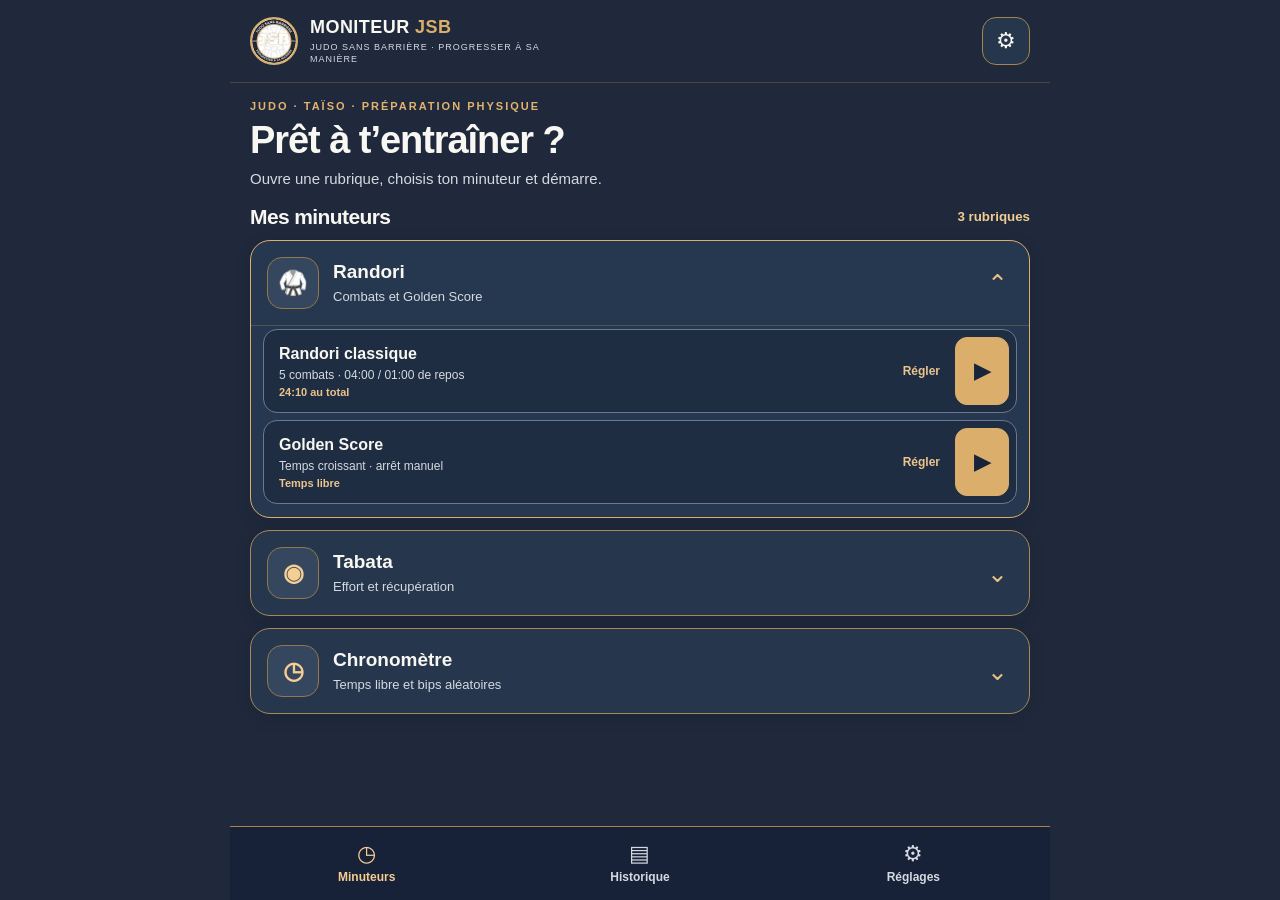
==== assets/web/index.html @ b8934994 "feat(app): harmoniser index.html avec nouvelle galerie sonore enregistrée CC0 et réglages simplifiés" ====
<!doctype html>
<html lang="fr">
<head>
<meta charset="UTF-8" />
<meta name="viewport" content="width=device-width,initial-scale=1,viewport-fit=cover" />
<meta name="theme-color" content="#1F293B" />
<meta name="description" content="Moniteur JSB : minuteurs Randori, Golden Score, Tabata et chronomètre. Signaux sportifs, fonctionnement hors ligne et interface adaptée au dojo." />


<meta name="apple-mobile-web-app-capable" content="yes" />
<meta name="apple-mobile-web-app-title" content="Moniteur JSB" />
<title>Moniteur JSB · Arts martiaux &amp; Taïso</title>
<style>
:root{--bg:#0a1019;--surface:#121c29;--surface2:#192636;--line:#2c3c4e;--text:#f3f7fb;--muted:#afbfce;--cyan:#60d4ed;--green:#34d89b;--orange:#f9bc62;--red:#ff8484;--nav:75px;--safe:env(safe-area-inset-bottom,0px);color-scheme:dark;font-family:-apple-system,BlinkMacSystemFont,"Segoe UI",sans-serif}
*{box-sizing:border-box}html,body{margin:0;min-height:100%;background:var(--bg);color:var(--text)}button,input,select{font:inherit}button{cursor:pointer}button:focus-visible,input:focus-visible,select:focus-visible{outline:3px solid var(--cyan);outline-offset:3px}button:disabled{opacity:.38;cursor:not-allowed}h1,h2,h3,p{margin:0}h1{font-size:32px;letter-spacing:-1.5px;line-height:1.1}h2{font-size:22px;letter-spacing:-.6px}h3{font-size:17px}small{color:var(--muted)}.app{margin:auto;max-width:650px;min-height:100dvh;padding-bottom:calc(var(--nav) + var(--safe) + 24px)}header{padding:calc(env(safe-area-inset-top,0px) + 25px) 22px 24px;display:flex;align-items:center;justify-content:space-between}.brand{display:flex;gap:12px;align-items:center}.mark{width:46px;height:46px;background:linear-gradient(135deg,#47bedb,#16698d);display:grid;place-items:center;border-radius:15px;color:white;font-size:23px;font-weight:900;box-shadow:0 6px 24px #31b6d626}.brand-title{font-size:19px;font-weight:780;letter-spacing:-.3px}.subbrand{font-size:11px;color:var(--muted);letter-spacing:1.3px;margin-top:3px}.icon-btn{background:#1a2937;border:1px solid var(--line);color:white;min-width:48px;min-height:48px;border-radius:14px;font-size:22px}.view{display:none;padding:0 20px}.view.active{display:block}.eyebrow{color:var(--cyan);font-size:12px;font-weight:800;letter-spacing:2px;text-transform:uppercase;margin-bottom:11px}.lead{color:var(--muted);font-size:15px;line-height:1.5;margin-top:10px;margin-bottom:28px}.hero{position:relative;padding:25px;border:1px solid #356476;border-radius:26px;background:radial-gradient(circle at 95% 5%,#17608090,transparent 55%),linear-gradient(145deg,#162f42,#111c2a);overflow:hidden;margin-bottom:27px}.hero:after{content:"";position:absolute;right:-35px;top:-35px;height:170px;width:170px;border:28px solid #5ed1e615;border-radius:50%}.hero .pill{display:inline-flex;border-radius:100px;background:#173e4d;border:1px solid #3c8fa7;color:#a3eeff;padding:7px 12px;font-size:11px;font-weight:800;letter-spacing:1px}.hero h2{font-size:29px;margin-top:17px;line-height:1.12}.hero p{color:#c5d7e1;line-height:1.5;margin:11px 0 23px;font-size:14px;max-width:290px}.primary{background:var(--cyan);color:#061923;border:none;font-weight:800;border-radius:15px;min-height:56px;padding:0 21px;box-shadow:0 8px 28px #2caace25}.primary.full{width:100%}.section-head{display:flex;justify-content:space-between;align-items:center;margin:0 0 15px}.section-head button{border:0;background:none;color:var(--cyan);font-weight:700;font-size:14px;min-height:42px;padding:0 4px}.cards{display:grid;gap:11px}.card{width:100%;border:1px solid var(--line);background:var(--surface);border-radius:19px;display:flex;align-items:center;padding:17px 15px;text-align:left;gap:15px;color:var(--text);min-height:87px}.card .glyph{width:50px;height:50px;display:grid;place-items:center;border-radius:15px;font-size:23px;flex:none;background:#1a3640;color:var(--cyan)}.card[data-kind=hiit] .glyph{background:#263529;color:var(--green)}.card[data-kind=emom] .glyph{background:#322c23;color:var(--orange)}.card[data-kind=amrap] .glyph{background:#2b2737;color:#c5a7fd}.card[data-kind=boxe] .glyph{background:#382b2e;color:#faa4a4}.card .info{flex:1;min-width:0}.card strong{display:block;font-size:16px;margin-bottom:7px}.card small{font-size:12px;color:#b6c4d3}.arrow{font-size:24px;color:#778ea2}.nav{position:fixed;z-index:20;bottom:0;left:0;right:0;height:calc(var(--nav) + var(--safe));background:#101a28f5;border-top:1px solid #324150;backdrop-filter:blur(18px);padding-bottom:var(--safe);display:flex;justify-content:space-around;max-width:650px;margin:auto}.nav button{background:none;border:0;color:#94a8bc;flex:1;display:grid;place-content:center;gap:6px;min-width:64px;min-height:60px}.nav button[aria-current=page]{color:var(--cyan)}.nav .ni{font-size:22px;line-height:1}.nav .nl{font-size:11px;font-weight:700}.top-intro{margin-bottom:25px}.top-intro h1{font-size:29px}.panel{background:var(--surface);border:1px solid var(--line);padding:18px;border-radius:18px;margin-bottom:13px}.muted{color:var(--muted)}.flag{display:inline-flex;background:#4b351f;border:1px solid #836136;color:#ffe2aa;border-radius:100px;padding:6px 12px;font-size:12px;font-weight:700}.empty{padding:40px 22px;text-align:center;border:1px dashed var(--line);border-radius:18px;color:var(--muted)}.hist-row{border-bottom:1px solid var(--line);padding:15px 0;display:flex;justify-content:space-between;gap:15px}.hist-row:last-child{border:0}.hist-row b{display:block;margin-bottom:7px}.status{font-size:12px;font-weight:750;color:var(--green)}.status.interrupted{color:var(--orange)}.setting{display:flex;align-items:center;justify-content:space-between;min-height:66px;gap:20px;border-bottom:1px solid var(--line)}.setting:last-child{border:0}.setting label{font-weight:700}.setting small{display:block;margin-top:6px}.toggle{width:26px;height:26px;accent-color:#58d4e8;flex:none}.secondary{color:#f0f7fe;border:1px solid var(--line);background:var(--surface2);border-radius:15px;min-height:52px;padding:0 17px;font-weight:730}.footnote{color:#97aab9;font-size:12px;line-height:1.55;margin:18px 2px}.modal{position:fixed;z-index:50;inset:0;background:#030810c9;display:none;align-items:end;justify-content:center}.modal.active{display:flex}.sheet{width:100%;max-width:650px;background:#142131;border-radius:26px 26px 0 0;padding:23px 22px calc(25px + var(--safe));max-height:90dvh;overflow-y:auto;border:1px solid #355064}.sheet header{padding:0 0 22px}.sheet h2{font-size:23px}.fields{display:grid;grid-template-columns:1fr 1fr;gap:14px;margin-top:18px}.field{display:grid;gap:8px}.field label{color:#c0ccdb;font-size:13px;font-weight:720}.field input,.field select{background:#0d1724;color:white;border:1px solid #405569;border-radius:12px;min-width:0;width:100%;height:52px;padding:0 12px;font-size:17px}.field.wide{grid-column:span 2}.actions{display:flex;gap:12px;margin-top:26px}.actions>*{flex:1}.danger{color:#ffadad;border:1px solid #744653;background:#31252c}.timer{position:fixed;inset:0;z-index:40;display:none;background:#0b151f;color:#fff;flex-direction:column;padding:calc(env(safe-area-inset-top,0px) + 23px) 23px calc(env(safe-area-inset-bottom,0px) + 23px);transition:background 150ms ease}.timer.active{display:flex}.timer[data-phase=effort]{background:radial-gradient(circle at 50% 25%,#145239,#0c241f 65%,#0b151d)}.timer[data-phase=rest]{background:radial-gradient(circle at 50% 25%,#582d35,#22191e 65%,#0b151d)}.timer[data-phase=prep]{background:radial-gradient(circle at 50% 25%,#5f451e,#252015 65%,#0b151d)}.timer[data-phase=end]{background:radial-gradient(circle at 50% 25%,#1d455e,#121e28 65%,#0b151d)}.timer-head{display:flex;justify-content:space-between;align-items:center;gap:10px}.timer-head small{color:#dae5ea;text-align:right}.timer-main{flex:1;display:flex;flex-direction:column;align-items:center;justify-content:center;min-height:0}.phase-chip{padding:11px 20px;border-radius:100px;background:#176446;color:#e7fff5;font-weight:850;letter-spacing:2.2px;font-size:15px}.timer[data-phase=rest] .phase-chip{background:#8f3a47}.timer[data-phase=prep] .phase-chip{background:#9a6627}.timer[data-phase=end] .phase-chip{background:#345f75}.clock{font-size:clamp(76px,25vw,150px);font-weight:850;letter-spacing:-7px;line-height:1.3;font-variant-numeric:tabular-nums;margin-top:30px}.cycle{font-size:19px;color:#d4e5ea}.prog{height:13px;background:#4b5b6280;border-radius:100px;overflow:hidden;margin-bottom:20px}.prog>span{display:block;height:100%;background:var(--green);width:0%;border-radius:100px;transition:width 100ms linear}.timer[data-phase=rest] .prog>span{background:#ff9292}.timer[data-phase=prep] .prog>span{background:#ffd089}.next{display:flex;justify-content:space-between;color:#d2e0e8;font-size:14px;margin-bottom:26px}.timer-actions{display:flex;gap:12px}.timer-actions button{flex:1;min-height:61px;font-size:16px}.timer-actions .primary{background:#f3f9fd}.timer-actions .danger{color:#fff;border-color:#745363;background:#37252d}.paused{font-size:12px;color:#fff;border:1px solid #b5d2e0;border-radius:100px;padding:7px 14px;margin-top:25px;visibility:hidden}.paused.on{visibility:visible}.caption{font-size:12px;line-height:1.5;color:#91a4b6;margin-top:15px}.toast{position:fixed;z-index:90;top:calc(10px + env(safe-area-inset-top,0px));left:50%;transform:translateX(-50%);background:#24384c;color:#fff;border-radius:12px;padding:12px 16px;font-size:13px;max-width:90%;display:none}.toast.active{display:block}@media(max-height:600px){.clock{font-size:76px;margin-top:15px}.timer-main{justify-content:space-evenly}.phase-chip{padding:6px 12px}}@media(prefers-reduced-motion:reduce){*,*:before,*:after{transition:none!important;animation:none!important}}
.amrap-counter{margin-top:20px;text-align:center;color:#d4e5ea;font-size:14px}.amrap-counter>div{display:flex;align-items:center;justify-content:center;gap:24px;margin-top:8px}.amrap-counter strong{font-size:42px;font-variant-numeric:tabular-nums}.amrap-counter button{width:50px;height:50px;border-radius:14px;background:#193b48;color:white;border:1px solid #68a6b6;font-weight:800;font-size:26px}.amrap-counter[hidden]{display:none}.sheet .caption{margin:12px 0 0}.library-search{margin-bottom:14px}.library-search label{display:block;font-size:13px;color:var(--muted);margin-bottom:7px}.library-search input{width:100%;height:52px;border-radius:14px;background:var(--surface);border:1px solid #526779;color:var(--text);padding:0 14px;font-size:16px}.library-search input::placeholder{color:#a9bac9}.library-order-toolbar{display:flex;align-items:center;justify-content:space-between;gap:10px;flex-wrap:wrap;margin:0 0 12px}.library-order-toolbar .library-count{margin:0}.library-reorder-button{min-height:48px;padding:0 12px;color:var(--cyan);background:var(--surface);border:1px solid var(--line);border-radius:12px;font-weight:700;font-size:13px}.library-reorder-button[aria-pressed=true]{background:#19465a;border-color:var(--cyan)}.library-reorder-hint{color:var(--muted);font-size:13px;line-height:1.5;margin:0 0 14px}.favorite-move{min-width:48px;min-height:48px;border-radius:12px;border:1px solid var(--line);background:var(--surface2);color:var(--text);font-size:22px}.favorite-move:disabled{opacity:.26}.favorite-move-buttons{display:flex;flex-direction:column;justify-content:center;gap:4px}.favorite-move-buttons .favorite-move{min-height:43px}.library-tools{display:flex;flex-wrap:wrap;gap:12px;align-items:end;margin:0 0 12px}.library-filter{flex:1;min-width:150px}.library-filter label{display:block;font-size:13px;color:var(--muted);margin-bottom:6px}.library-filter select{width:100%;height:50px;padding:0 12px;background:var(--surface);border:1px solid #526779;color:var(--text);border-radius:13px}.favorites-toggle{display:flex;align-items:center;gap:9px;min-height:50px;padding:0 10px;color:#f8e0a1;font-size:13px;font-weight:700}.favorites-toggle input{width:22px;height:22px;accent-color:#f1b95a}.library-count{font-size:12px;color:var(--muted);margin:0 0 12px}.favorite-button{flex:none;min-height:50px;min-width:48px;border-radius:15px;background:var(--surface2);border:1px solid var(--line);color:#c3d2df;font-size:23px;touch-action:manipulation}.favorite-button[aria-pressed=true]{color:#ffdb88;background:#45361d;border-color:#a68748}.workout-row{display:flex;align-items:stretch;gap:7px;position:relative}.workout-row>.card{flex:1;min-width:0}.workout-menu-button{width:52px;min-width:52px;border:1px solid var(--line);border-radius:16px;background:var(--surface2);color:var(--text);font-size:27px;line-height:1;touch-action:manipulation}.workout-menu-button[aria-expanded=true]{border-color:var(--cyan);color:var(--cyan)}.workout-menu{position:absolute;right:0;top:calc(100% - 3px);width:min(240px,92vw);padding:6px;border:1px solid #526779;background:#1a2a3a;box-shadow:0 14px 35px #0009;border-radius:16px;z-index:12}.workout-menu button{width:100%;min-height:48px;background:transparent;border:none;color:var(--text);text-align:left;font-size:15px;padding:10px 14px;border-radius:9px}.workout-menu button:focus-visible,.workout-menu button:hover{background:#30475a}.workout-menu button:last-child.danger-item{color:#ffb0b0}.field[hidden],.field input[hidden]{display:none}.duration-help{font-size:11px;line-height:1.4;color:var(--muted)}.random-progressive{display:flex;gap:10px;align-items:center;margin-top:12px;font-size:13px}.random-progressive input{width:22px;height:22px;accent-color:var(--cyan)}#randomOptions[hidden],#effortField[hidden],#restField[hidden],#cyclesField[hidden]{display:none}.duration-title{font-size:14px;color:#c0ccdb;font-weight:720}.duration-pickers{display:grid;grid-template-columns:1fr 1fr;gap:12px}.duration-pickers>div{min-width:0}.duration-pickers label{display:block;font-size:12px;color:var(--muted);margin-bottom:7px}.duration-pickers select{font-variant-numeric:tabular-nums;min-width:0}.duration-field{min-width:0}button{touch-action:manipulation}.volume-setting{padding:18px 0 20px;border-bottom:1px solid var(--line)}.volume-heading{display:flex;align-items:center;justify-content:space-between;gap:14px;font-weight:700}.volume-heading output{font-size:16px;font-variant-numeric:tabular-nums;color:var(--cyan);min-width:56px;text-align:right}.volume-setting input[type=range]{display:block;width:100%;height:48px;margin:7px 0;accent-color:var(--cyan);cursor:pointer;touch-action:pan-y}.volume-scale{display:flex;justify-content:space-between;gap:10px;font-size:12px;color:var(--muted);margin-top:-2px}.volume-help{font-size:12px;line-height:1.5;color:var(--muted);margin-top:12px}.volume-test{display:block;width:100%;margin-top:14px;font-size:15px}.external-audio-setting{padding:20px 0;border-bottom:1px solid var(--line)}
.external-audio-setting h2{font-size:19px;margin:0 0 10px}
.external-audio-setting p{font-size:13px;line-height:1.5;color:var(--muted);margin:0 0 10px}
.external-audio-limit{padding:12px;border:1px solid var(--line);border-radius:12px;background:var(--surface2)}
.countdown-setting{display:flex;align-items:center;gap:12px;min-height:48px;margin-top:12px;font-size:14px;font-weight:600}
.countdown-setting input{width:22px;height:22px;accent-color:var(--cyan);flex-shrink:0}
.finish-sound-setting{margin-top:16px}.finish-sound-setting small{display:block;margin-top:8px}.audio-status{font-size:12px;margin-top:12px;color:var(--muted);min-height:20px}.audio-status[data-state=ready]{color:var(--green)}.audio-status[data-state=blocked],.audio-status[data-state=unsupported]{color:var(--orange)}
</style>

<style id="jsb-premium-theme">
:root{
 --bg:#1f293b;--surface:#243349;--surface2:#2c3b51;
 --line:#9e804e;--text:#faf9f5;--muted:#d6d5d0;
 --cyan:#e1b36f;--green:#79d9bb;--orange:#f4cb91;--red:#ff9696;
 color-scheme:dark
}
html,body{background:var(--bg)}
header{background:transparent}
.mark{background:#fff;border:2px solid #dab06f;border-radius:50%;overflow:hidden;
 box-shadow:none;color:#faf9f5;font-size:17px;letter-spacing:-.5px}
.brand-title span,.eyebrow,.section-head button{color:#e1b36f}
.hero{border-color:#d3a765;background:radial-gradient(circle at 90% 6%,#d7b3732b,transparent 58%),linear-gradient(145deg,#2e3b52,#1e293b)}
.hero .pill{background:#344055;border-color:#cf9f5f;color:#fff2d9}
.hero:after{border-color:#d9ac6120}
.card,.panel{border-color:#786443;background:#253349}
.card .glyph,.card[data-kind] .glyph{background:#354059;color:#efc581}
.card small,.hero p{color:#e0dfdc}
.card .arrow{color:#dfbb7f}
.nav{background:#172239f5;border-top:1px solid #b28b53}
.nav button{color:#d1d2d6}.nav button[aria-current=page]{color:#efc581}
.primary{background:#dbae6b;color:#172339;box-shadow:0 9px 24px #00000025}
.primary:active{background:#f2ca8b}
.secondary{background:#263752;border-color:#b18a56;color:#fff}
.sheet{background:#1f2c40;border-color:#b18a56}
.field input,.field select{background:#1b273b;color:#fff;border-color:#ab8b5d}
.icon-btn{background:#28394f;border-color:#b18a56}
.timer{background:#1f293b;color:#fff}
.timer[data-phase=effort],.timer[data-phase=rest],.timer[data-phase=prep]{background:#1f293b}
.timer .clock{color:#fff}
.timer .phase-chip{color:#f0c383;border-color:#c99d60}
.prog{background:#36445b}.prog>span{background:#dbae6b}
input[type="checkbox"],input[type="range"]{accent-color:#dbae6b}
button:focus-visible,input:focus-visible,select:focus-visible{outline-color:#f3cd93}

/* MONITEUR JSB — Affichage minuteur en paysage sur smartphone
   Le temps est prioritaire; les commandes restent visibles et tactiles.
   Les encoches / safe areas iOS sont respectées à gauche et à droite. */
.timer .clock{
  white-space:nowrap;
  max-width:100%;
  font-variant-numeric:tabular-nums;
  font-feature-settings:"tnum";
  line-height:1.08;
}
@media (orientation:landscape) and (max-height:600px) and (min-width:560px){
  .timer.active{
    display:grid;
    grid-template-columns:minmax(0,1fr) minmax(185px,30%);
    grid-template-rows:auto minmax(0,1fr);
    gap:3px clamp(12px,2.5vw,28px);
    box-sizing:border-box;
    padding:
      max(7px,env(safe-area-inset-top,0px))
      max(16px,env(safe-area-inset-right,0px))
      max(7px,env(safe-area-inset-bottom,0px))
      max(16px,env(safe-area-inset-left,0px));
    overflow:hidden;
  }
  .timer-head{
    grid-column:1/-1;
    grid-row:1;
    min-width:0;
    align-items:center;
    gap:10px;
  }
  .timer-head strong{font-size:12px}
  .timer-head small{font-size:11px}
  #timerTitle{
    max-width:50vw;
    overflow:hidden;
    white-space:nowrap;
    text-overflow:ellipsis;
  }
  .timer-main{
    grid-column:1;
    grid-row:2;
    min-width:0;
    min-height:0;
    justify-content:center;
    align-items:center;
    overflow:hidden;
    gap:0;
  }
  .timer .phase-chip{
    flex:none;
    font-size:clamp(11px,2.8vh,15px);
    letter-spacing:.1em;
    padding:5px 13px;
  }
  .timer .clock{
    font-size:clamp(62px,min(17vw,31vh),152px);
    letter-spacing:-.055em;
    line-height:1.02;
    margin:clamp(3px,1.4vh,12px) 0;
    flex:none;
  }
  .timer .clock[data-digits="6"],
  .timer .clock[data-digits="7"],
  .timer .clock[data-digits="8"]{
    font-size:clamp(50px,min(13vw,26vh),122px);
  }
  .timer .cycle{
    font-size:clamp(13px,3vh,19px);
    text-align:center;
  }
  .timer .paused{
    flex:none;
    margin-top:5px;
    font-size:10px;
    padding:4px 10px;
  }
  .timer .amrap-counter{
    margin-top:5px;
    font-size:12px;
  }
  .timer .amrap-counter>div{margin-top:4px;gap:12px}
  .timer .amrap-counter strong{font-size:24px}
  .timer .amrap-counter button{min-width:48px;min-height:48px;width:48px;height:48px}
  .timer-controls{
    grid-column:2;
    grid-row:2;
    min-width:0;
    min-height:0;
    display:flex;
    flex-direction:column;
    justify-content:center;
    gap:clamp(4px,1.5vh,10px);
  }
  .timer-controls .prog{
    flex:none;
    height:8px;
    margin:0;
  }
  .timer-controls .next{
    flex:none;
    display:flex;
    flex-direction:column;
    gap:4px;
    margin:0;
    font-size:12px;
    line-height:1.2;
    color:#faf9f5;
  }
  .timer-controls .timer-actions{
    flex:none;
    display:grid;
    grid-template-columns:minmax(0,1fr);
    gap:8px;
  }
  .timer-controls .timer-actions button{
    flex:none;
    min-height:48px;
    font-size:15px;
    padding:6px 10px;
  }
  .timer-controls .caption{display:none}
}
/* Sur les très petits écrans paysage, tout tient sans réduire les cibles
   tactiles en dessous de 48px. */
@media (orientation:landscape) and (max-height:340px) and (min-width:560px){
  .timer.active{gap:0 12px}
  .timer-head small{font-size:10px}
  .timer .clock{font-size:clamp(58px,min(15vw,28vh),120px);margin:2px 0}
  .timer .phase-chip{padding:4px 10px}
  .timer-controls{gap:4px}
  .timer-controls .next{font-size:11px;gap:2px}
  .timer-controls .timer-actions{gap:5px}
}

@media (prefers-reduced-motion:reduce){*,*:before,*:after{animation:none!important;transition:none!important}}
</style>

<link rel="stylesheet" href="./premium_v2.css" />
</head>
<body>
<div class="app" id="app">
<header><div class="brand"><div class="mark" aria-hidden="true"><img alt="" src="[data-uri]" style="display:block;width:100%;height:100%;object-fit:cover;border-radius:50%" /></div><div><div class="brand-title">MONITEUR <span style="color:var(--cyan)">JSB</span></div><div class="subbrand">JUDO SANS BARRIÈRE · PROGRESSER À SA MANIÈRE</div></div></div><button class="icon-btn" aria-label="Ouvrir les réglages" id="settingsQuick">⚙</button></header>
<main>
<section id="view-sessions" class="view active" aria-label="Minuteurs">
  <div class="home-heading"><div class="eyebrow">JUDO · TAÏSO · PRÉPARATION PHYSIQUE</div>
    <h1>Prêt à t’entraîner ?</h1>
    <p class="lead">Ouvre une rubrique, choisis ton minuteur et démarre.</p></div>
  <div class="section-head home-section-head"><h2>Mes minuteurs</h2><small>3 rubriques</small></div>
  <div class="mode-accordion-group" id="coreModes" aria-label="Choisir un minuteur">
    <details class="mode-accordion" data-group="randori" open>
      <summary class="mode-accordion-head">
        <span class="mode-group-icon" aria-hidden="true">🥋</span>
        <span class="mode-group-title"><strong>Randori</strong><small>Combats et Golden Score</small></span>
        <span class="mode-chevron" aria-hidden="true">⌄</span>
      </summary>
      <div class="mode-accordion-body" id="modeOptionsRandori"></div>
    </details>
    <details class="mode-accordion" data-group="tabata">
      <summary class="mode-accordion-head">
        <span class="mode-group-icon" aria-hidden="true">◉</span>
        <span class="mode-group-title"><strong>Tabata</strong><small>Effort et récupération</small></span>
        <span class="mode-chevron" aria-hidden="true">⌄</span>
      </summary>
      <div class="mode-accordion-body" id="modeOptionsTabata"></div>
    </details>
    <details class="mode-accordion" data-group="chrono">
      <summary class="mode-accordion-head">
        <span class="mode-group-icon" aria-hidden="true">◷</span>
        <span class="mode-group-title"><strong>Chronomètre</strong><small>Temps libre et bips aléatoires</small></span>
        <span class="mode-chevron" aria-hidden="true">⌄</span>
      </summary>
      <div class="mode-accordion-body" id="modeOptionsChrono"></div>
    </details>
    <details class="mode-accordion experimental-mode" id="lucLegerCategory" data-group="luc" hidden>
      <summary class="mode-accordion-head">
        <span class="mode-group-icon" aria-hidden="true">↗</span>
        <span class="mode-group-title"><strong>Test Luc Léger</strong><small>Module expérimental · non validé</small></span>
        <span class="mode-chevron" aria-hidden="true">⌄</span>
      </summary>
      <div class="mode-accordion-body">
        <p class="luc-warning">Le protocole, les paliers et les bips doivent être validés avant toute utilisation sportive. Ce test ne peut pas encore être lancé.</p>
        <button class="secondary luc-disabled" type="button" disabled>En cours de validation</button>
      </div>
    </details>
  </div>
  
</section>
<section id="view-tests" class="view" aria-label="Tests physiques"><div class="top-intro"><div class="eyebrow">ÉVALUE TA PROGRESSION</div><h1>Tests physiques</h1><p class="lead">Chronométrage progressif et résultats enregistrés.</p></div><div class="panel"><span class="flag">Validation en cours</span><h2 style="margin:19px 0 9px">Test Luc Léger</h2><p class="muted" style="line-height:1.55">Le module est prévu pour un test navette de 20 mètres. La table officielle des paliers et des bips doit encore être validée avant utilisation réelle.</p><button class="secondary" style="margin-top:20px;width:100%" disabled>Disponible dans une prochaine version</button></div></section>
<section id="view-history" class="view" aria-label="Historique"><div class="top-intro"><div class="eyebrow">SUIVI PERSONNEL</div><h1>Historique</h1><p class="lead">Tes dernières séances, enregistrées uniquement sur cet appareil.</p></div><div class="panel" id="historyList"></div>
<details class="library-panel" id="libraryDetails">
    <summary>Mes séances personnalisées <span class="custom-count" id="customCount">0 séance</span></summary>
    <div class="library-content">
      <div class="section-head"><h2>Bibliothèque</h2><button id="newWorkout" type="button">+ Créer</button></div>
      <div class="library-search"><label for="workoutSearch">Rechercher une séance</label>
        <input id="workoutSearch" type="search" placeholder="Nom de la séance…" autocomplete="off" aria-controls="presetList" /></div>
      <div class="library-tools">
        <div class="library-filter"><label for="workoutFilter">Mode</label><select id="workoutFilter">
          <option value="all">Tous les modes</option><option value="randori">Randori</option>
          <option value="golden">Golden Score</option><option value="random">Bip aléatoire</option>
          <option value="tabata">Tabata</option><option value="hiit">HIIT (archives)</option>
          <option value="boxe">Boxe (archives)</option></select></div>
        <label class="favorites-toggle" for="favoritesOnly"><input type="checkbox" id="favoritesOnly" /> ★ Favoris</label></div>
      <div class="library-order-toolbar"><p class="library-count" id="workoutCount" role="status"></p>
        <button type="button" class="library-reorder-button" id="reorderFavorites" aria-pressed="false">↕ Classer</button></div>
      <p class="library-reorder-hint" id="reorderHint" hidden>Utilise les flèches ↑ et ↓ pour réorganiser les favoris.</p>
      <div class="cards" id="presetList"></div>
      <p class="footnote">Tes anciennes séances restent disponibles et enregistrées sur cet appareil.</p>
    </div>
  </details><button class="secondary" id="clearHistory" style="width:100%">Effacer l'historique</button></section>
<section id="view-settings" class="view" aria-label="Réglages">
  <div class="top-intro settings-intro">
    <div class="eyebrow">UN RÉGLAGE SIMPLE, UNE SÉANCE PRÊTE</div>
    <h1>Réglages</h1>
    <p class="lead">Choisis un signal, écoute-le, puis entraîne-toi. Tout est enregistré automatiquement.</p>
  </div>
  <div class="settings-stack">
    <section class="settings-card" aria-labelledby="settingsGalleryTitle">
      <div class="settings-section-heading">
        <span class="settings-step" aria-hidden="true">1</span>
        <div><h2 id="settingsGalleryTitle">Choisir mon signal</h2>
          <p>Appuie pour <strong>écouter</strong> : ton choix est enregistré automatiquement.</p></div>
      </div>
      <div class="settings-selection-status" role="status" aria-live="polite">
        <span>Signal sélectionné</span>
        <strong id="currentSoundLabel">Cloche sportive</strong>
      </div>
      <div class="signal-category-heading"><strong>Les 4 signaux de combat</strong><span>Enregistrements réels</span></div>
      <div id="signalGallery" class="signal-gallery" role="radiogroup" aria-label="Quatre vrais signaux de combat"></div>
      <details class="settings-detail settings-other-sounds" id="otherSounds">
        <summary>Autres signaux <span class="settings-detail-caption">Bips et percussions</span></summary>
        <p class="settings-detail-help">Pour le fractionné et les exercices plus discrets.</p>
        <div id="signalGallerySecondary" class="signal-gallery signal-gallery-secondary" role="radiogroup" aria-label="Signaux électroniques complémentaires"></div>
      </details>
      <details class="settings-detail" id="advancedSounds">
        <summary>Personnaliser les autres sons <span class="settings-detail-caption">Facultatif</span></summary>
        <p class="settings-detail-help">Les réglages recommandés conviennent à la plupart des séances. Modifie-les seulement si besoin.</p>
        <div class="settings-cue-row">
          <div><label for="restSoundChoice">Récupération</label><small>Quand le temps de repos commence</small></div>
          <select id="restSoundChoice"></select>
          <button type="button" class="secondary settings-sample" id="testRestSound" aria-label="Écouter le signal de récupération">▶ Écouter</button>
        </div>
        <div class="settings-cue-row">
          <div><label for="randomSoundChoice">Bips aléatoires</label><small>Pour les exercices de réactivité</small></div>
          <select id="randomSoundChoice"></select>
          <button type="button" class="secondary settings-sample" id="testRandomSound" aria-label="Écouter le signal aléatoire">▶ Écouter</button>
        </div>
        <div class="settings-cue-row">
          <div><label for="finishSoundChoice">Fin de séance</label><small>Pour distinguer clairement l'arrêt</small></div>
          <select id="finishSoundChoice"></select>
          <button type="button" class="secondary settings-sample" id="testFinishSound" aria-label="Écouter le signal de fin">▶ Écouter</button>
        </div>
      </details>
      <button type="button" id="resetSounds" class="settings-reset">↺ Revenir aux sons recommandés</button>
    </section>
    <section class="settings-card" aria-labelledby="settingsAudioTitle">
      <div class="settings-section-heading">
        <span class="settings-step" aria-hidden="true">2</span>
        <div><h2 id="settingsAudioTitle">Volume et test</h2>
          <p>Écoute le son au volume de ton appareil.</p></div>
      </div>
      <label class="settings-switch" for="audioEnabled">
        <span><strong>Signaux sonores</strong><small>Départ, récupération, bips et fin</small></span>
        <input class="toggle" id="audioEnabled" type="checkbox" checked />
      </label>
      <div class="volume-setting settings-volume" id="audioControls">
        <div class="volume-heading"><label for="volumeRange">Puissance des signaux</label>
          <output id="volumeValue" for="volumeRange">90 %</output></div>
        <input type="range" id="volumeRange" min="0" max="100" step="5" value="90" aria-describedby="volumeHelp" />
        <div class="volume-scale" aria-hidden="true"><span>Discret</span><span>Puissant</span></div>
        <p id="volumeHelp" class="volume-help">Règle aussi le volume physique de ton téléphone. Préfère un haut-parleur externe pour un grand dojo.</p>
        <button type="button" class="primary settings-test-main" id="testBeep">▶ Tester le son choisi</button>
        <p id="audioStatus" class="audio-status" role="status" aria-live="polite">Appuie sur « Tester le son choisi ».</p>
      </div>
    </section>
    <section class="settings-card" aria-labelledby="settingsSessionTitle">
      <div class="settings-section-heading">
        <span class="settings-step" aria-hidden="true">3</span>
        <div><h2 id="settingsSessionTitle">Pendant la séance</h2>
          <p>Les options qui facilitent l'entraînement.</p></div>
      </div>
      <label class="settings-switch" for="countdownEnabled">
        <span><strong>Décompte 3 – 2 – 1</strong><small>Annonce sonore avant l'effort</small></span>
        <input class="toggle" id="countdownEnabled" type="checkbox" checked />
      </label>
      <label class="settings-switch" for="vibrateEnabled">
        <span><strong>Vibrations</strong><small>Retour tactile aux changements de phase</small></span>
        <input class="toggle" id="vibrateEnabled" type="checkbox" checked />
      </label>
      <label class="settings-switch" for="keepAwake">
        <span><strong>Garder l'écran allumé</strong><small>Lis le temps sans déverrouiller l'appareil</small></span>
        <input class="toggle" id="keepAwake" type="checkbox" />
      </label>
    </section>
    <details class="settings-detail settings-more" id="settingsMore">
      <summary>Aide et options avancées <span class="settings-detail-caption">Musique · Luc Léger</span></summary>
      <div class="settings-more-body">
        <h3>Musique Spotify / Apple Music</h3>
        <p>Sur iPhone, les signaux sont joués par le moteur natif. L’application demande à iOS une réduction de Spotify ou Apple Music 3 secondes avant et 3 secondes après les alertes prévisibles. iOS détermine la baisse effective du volume.</p>
        <h3>Fonctions expérimentales</h3>
        <label class="settings-switch" for="showLucLeger">
          <span><strong>Afficher le test Luc Léger</strong><small>Non validé · impossible à lancer pour le moment</small></span>
          <input class="toggle" id="showLucLeger" type="checkbox" />
        </label>
        <p class="settings-note">Les réglages et l'historique sont enregistrés sur cet appareil. Aucun compte n'est requis.</p>
      </div>
    </details>
  </div>
</section>
</main>
<nav class="nav" aria-label="Navigation principale">
  <button type="button" data-nav="sessions" aria-current="page"><span class="ni" aria-hidden="true">◷</span><span class="nl">Minuteurs</span></button>
  <button type="button" data-nav="history"><span class="ni" aria-hidden="true">▤</span><span class="nl">Historique</span></button>
  <button type="button" data-nav="settings"><span class="ni" aria-hidden="true">⚙</span><span class="nl">Réglages</span></button>
</nav>
</div>
<div class="modal" id="editorModal" role="dialog" aria-modal="true" aria-labelledby="editorTitle"><div class="sheet"><header><h2 id="editorTitle">Configurer un minuteur</h2><button class="icon-btn" id="closeEditor" aria-label="Fermer l'éditeur">×</button></header><p class="editor-lead">Configure ton entraînement puis démarre immédiatement, ou enregistre tes paramètres pour plus tard.</p><form id="editorForm"><div class="editor-duration"><small>Durée totale estimée</small><span class="value" id="configDuration" aria-live="polite">—</span></div><div class="editor-presets"><span class="editor-preset-label">RÉGLAGES RAPIDES</span><div class="preset-chips" id="presetChips" role="group" aria-label="Réglages rapides du minuteur"></div></div><div class="fields"><div class="field wide"><label for="workoutMode">Mode d’entraînement</label><select id="workoutMode"><option value="randori">Randori</option><option value="golden">Golden Score</option><option value="tabata">Tabata</option><option value="chrono">Chronomètre libre</option><option value="random">Bips aléatoires</option><option value="hiit">HIIT / Intervalles</option><option value="boxe">Boxe</option></select></div><div class="field wide"><label for="workoutName">Nom de la séance</label><input id="workoutName" maxlength="50" required placeholder="Ex. HIIT Judo" /></div><div class="field wide duration-field" id="preparationField"><div class="duration-title">Préparation</div><div class="duration-pickers"><div><label for="preparationMinutes">Minutes</label><select id="preparationMinutes" aria-label="Préparation : minutes"></select></div><div><label for="preparationSeconds">Secondes</label><select id="preparationSeconds" aria-label="Préparation : secondes"></select></div></div><input type="hidden" id="preparation" value="10" /><small class="duration-help">Choisis séparément les minutes et les secondes.</small></div><div class="field wide duration-field" id="effortField"><div class="duration-title" id="effortLabel">Effort</div><div class="duration-pickers"><div><label for="effortMinutes">Minutes</label><select id="effortMinutes" aria-label="Effort : minutes"></select></div><div><label for="effortSeconds">Secondes</label><select id="effortSeconds" aria-label="Effort : secondes"></select></div></div><input type="hidden" id="effort" value="30" /><small class="duration-help">Choisis séparément les minutes et les secondes.</small></div><div class="field wide duration-field" id="restField"><div class="duration-title">Repos</div><div class="duration-pickers"><div><label for="reposMinutes">Minutes</label><select id="reposMinutes" aria-label="Repos : minutes"></select></div><div><label for="reposSeconds">Secondes</label><select id="reposSeconds" aria-label="Repos : secondes"></select></div></div><input type="hidden" id="repos" value="15" /><small class="duration-help">Choisis séparément les minutes et les secondes.</small></div><div class="field wide" id="randomOptions" hidden><label for="randomFrequency">Fréquence des bips</label><select id="randomFrequency"><option value="low">Espacés</option><option value="medium" selected>Modérés</option><option value="high">Fréquents</option></select><label class="random-progressive"><input type="checkbox" id="randomProgressive" checked /> Rapprocher progressivement les bips</label><small>Exemple : faire un burpee à chaque bip.</small></div><div class="field" id="cyclesField"><label for="cycles" id="cyclesLabel">Cycles</label><input id="cycles" type="number" inputmode="numeric" min="1" max="200" value="8" required /></div></div><p class="caption" id="modeHint" aria-live="polite">Alternance d’effort et de récupération.</p><button class="secondary" type="button" id="cancelEditor" style="min-height:48px;margin-top:12px">Annuler</button><div class="editor-actions"><button type="submit" class="secondary" id="saveWorkout">Enregistrer</button><button type="button" class="primary" id="launchConfigured">▶ Démarrer</button></div></form></div></div>
<section class="timer" id="timer" data-phase="prep" aria-label="Séance en cours"><div class="timer-head"><div><strong>MONITEUR JSB</strong><div style="margin-top:5px;font-size:12px;color:#b4c8d1" id="timerTitle"></div></div><small id="totalRemaining">Temps total restant</small></div><div class="timer-main"><span class="phase-chip" id="phaseLabel">PRÉPARATION</span><span class="sr-only" id="phaseAnnouncement" aria-live="polite" role="status"></span><div class="clock" id="clockText" aria-label="Temps restant" aria-live="off">00:10</div><div class="cycle" id="cycleLabel">Cycle 1 / 8</div><div class="paused" id="pausedFlag">EN PAUSE</div><div id="amrapCounter" class="amrap-counter" hidden><span>Tours validés</span><div><button type="button" id="amrapMinus" aria-label="Retirer un tour">−</button><strong id="amrapCount" aria-live="polite">0</strong><button type="button" id="amrapPlus" aria-label="Ajouter un tour">+</button></div></div></div><div class="timer-controls"><div class="prog" role="progressbar" aria-label="Progression de la phase" aria-valuemin="0" aria-valuemax="100" aria-valuenow="0" id="progress"><span id="progressBar"></span></div><div class="next"><span id="upNext">Ensuite : EFFORT</span><span id="percentLabel">0 %</span></div><div class="timer-actions"><button class="primary" id="pauseBtn" type="button">❚❚ &nbsp; Pause</button><button class="secondary danger" id="stopBtn" type="button">■ &nbsp; Arrêter</button></div><div class="caption">Signaux natifs · réduction musicale demandée avant et après les alertes.</div></div></section>
<div class="dialog-layer" id="stopConfirm" role="dialog" aria-modal="true" aria-labelledby="stopConfirmTitle" aria-hidden="true"><div class="dialog-box">
  <h2 id="stopConfirmTitle">Terminer la séance ?</h2>
  <p id="stopConfirmText">Ta séance sera enregistrée comme interrompue.</p>
  <div class="dialog-actions"><button type="button" class="primary" id="continueWorkout">Reprendre la séance</button>
    <button type="button" class="secondary" id="confirmStop">Terminer maintenant</button></div>
</div></div>
<section class="summary-screen" id="sessionSummary" role="dialog" aria-modal="true" aria-labelledby="summaryTitle" aria-hidden="true">
  <div class="summary-card"><div class="summary-check" aria-hidden="true">✓</div>
    <h2 id="summaryTitle">Séance terminée !</h2><p id="summaryWorkout">Randori</p>
    <div class="summary-stats"><div class="summary-stat"><strong id="summaryDuration">00:00</strong><span>Temps écoulé</span></div>
      <div class="summary-stat"><strong id="summaryDetail">—</strong><span id="summaryDetailLabel">Combats</span></div></div>
    <div class="summary-actions"><button type="button" class="primary" id="summaryReplay">▶ Recommencer</button>
      <button type="button" class="secondary" id="summaryHome">Retour aux minuteurs</button></div>
  </div>
</section>
<div class="toast" id="toast" role="status" aria-live="polite"></div>
<script src="./interaction_gate.js"></script>
<script src="./workout_manager.js"></script>
<script src="./workout_library.js"></script>
<script src="./duration_presets.js"></script>
<script src="./training_modes.js"></script>
<script src="./random_signals.js"></script>
<script src="./jsb_audio_samples.js"></script>
<script src="./sound_engine.js"></script>
<script src="./audio_cues.js"></script>
<script src="./jsb_native_bridge.js"></script>
<script>
(()=>{'use strict';
const $=id=>document.getElementById(id);
const standard=[{id:'randori',name:'Randori · 5 × 4 min',prep:10,work:240,rest:60,cycles:5,kind:'randori',symbol:'🥋'},{id:'golden',name:'Golden Score · Libre',prep:10,work:0,rest:0,cycles:1,kind:'golden',symbol:'∞'},{id:'chrono',name:'Chronomètre libre',prep:0,work:0,rest:0,cycles:1,kind:'chrono',symbol:'◷'},{id:'random',name:'Bips aléatoires · Burpees',prep:10,work:180,rest:0,cycles:1,kind:'random',symbol:'♫',frequency:'medium',progressive:true},{id:'tabata',name:'Tabata classique',prep:10,work:20,rest:10,cycles:8,kind:'tabata',symbol:'◉'},{id:'hiit',name:'HIIT 40 / 20',prep:10,work:40,rest:20,cycles:10,kind:'hiit',symbol:'↗'},{id:'boxe',name:'Boxe · 3 rounds',prep:10,work:180,rest:60,cycles:3,kind:'boxe',symbol:'✦'}];
const read=(key,fallback)=>{try{const parsed=JSON.parse(localStorage.getItem(key));return parsed===null?fallback:parsed}catch{return fallback}};
let customs=read('jsb_preview_customs',[]);if(!Array.isArray(customs))customs=[];let history=read('jsb_preview_history',[]);if(!Array.isArray(history))history=[];
const storedSettings=read('jsb_preview_settings',{});let settings={audio:true,vibrate:true,keepAwake:false,volume:90,sound:'buzzerPro',restSound:'soft',randomSound:'digitalDuo',audioMethod:'web',finishSound:'finishBell',countdown:true,...storedSettings};
settings.volume=Number.isFinite(Number(settings.volume))?Math.min(100,Math.max(0,Number(settings.volume))):90;
// Migration : l'ancien mode média était parfois sélectionné pour corriger le silence ;
// privilégier maintenant le mixage ambiant et éviter toute interruption involontaire.
if(settings.audioMethod==='media'){settings.audioMethod='web';try{localStorage.setItem('jsb_preview_settings',JSON.stringify(settings))}catch{}}
let wakeLock=null,session=null,frame=null,toastTimer=null;
let recentWorkout=read('jsb_v2_recent_workout',null);
let modeSettings=read('jsb_v2_mode_settings',{});
if(!modeSettings||typeof modeSettings!=='object'||Array.isArray(modeSettings))modeSettings={};
if(!recentWorkout||!trainingModeIsValid(recentWorkout))recentWorkout=null;
let replayWorkout=null,confirmWasPaused=false,editorOrigin=null;
function trainingModeIsValid(w){return w&&typeof w==='object'&&['randori','golden','chrono','random','tabata','hiit','boxe'].includes(w.kind)&&typeof w.name==='string'&&Number.isSafeInteger(w.prep)&&Number.isSafeInteger(w.work)&&Number.isSafeInteger(w.rest)&&Number.isSafeInteger(w.cycles)&&w.prep>=0&&w.work>=0&&w.rest>=0&&w.cycles>=1;}

const soundEngine=window.JSBSoundEngine.createEngine();
const nativeAudio=window.JSBNativeAudio||null;
const audioCues=window.JSBAudioCues;
soundEngine.setMode(settings.audioMethod);
soundEngine.onStatus(state=>{const el=$('audioStatus');if(!el)return;el.dataset.state=state;el.textContent=({ready:'Audio activé',inactive:'Audio non activé : touche Tester',blocked:'Le navigateur bloque le son : appuie sur Tester après avoir activé le volume du téléphone',unsupported:'Audio non pris en charge',muted:'Volume réglé sur 0 %'})[state]||'Audio non testé';});
const gate=window.JSBInteractionGate.createInteractionGate();
let modalBusy=false;
let editingWorkoutId=null;
let workoutMenuId=null;
const durationPresets=window.JSBDurationPresets;
const trainingModes=window.JSBTrainingModes;
const randomSignals=window.JSBRandomSignals;
const manager=window.JSBWorkoutManager;
const library=window.JSBWorkoutLibrary;
let favorites=library.normalizeFavorites(read('jsb_preview_favorites',[]),[...standard,...customs].map(w=>w.id));
let activeWorkoutFilter='all';
let favoritesOnly=false;
let workoutSearch='';
let reorderFavorites=false;
const safeWrite=(k,v)=>{try{localStorage.setItem(k,JSON.stringify(v))}catch{}};
const pretty=secs=>{const n=Math.max(0,Math.ceil(secs));return String(Math.floor(n/60)).padStart(2,'0')+':'+String(n%60).padStart(2,'0')};
const secs=w=>trainingModes.workoutDuration(w);
const kindSymbol={randori:'🥋',golden:'∞',chrono:'◷',random:'♫',hiit:'↗',tabata:'◉',boxe:'✦'};
const kindDescription=w=>w.kind==='golden'?'Temps libre · Golden Score':w.kind==='chrono'?'Temps libre · Chronomètre':w.kind==='random'?'Signaux irréguliers · '+pretty(w.work):w.kind==='randori'?w.cycles+' combats · '+pretty(w.work)+' chacun':w.kind==='boxe'?w.cycles+' rounds de '+pretty(w.work):w.cycles+' cycles • '+w.work+' s / '+w.rest+' s';
function notice(s){$('toast').textContent=s;$('toast').classList.add('active');clearTimeout(toastTimer);toastTimer=setTimeout(()=>$('toast').classList.remove('active'),3500)}
function navigate(view){['sessions','history','settings'].forEach(v=>{ $('view-'+v).classList.toggle('active',v===view);const n=document.querySelector('[data-nav="'+v+'"]');if(v===view)n.setAttribute('aria-current','page');else n.removeAttribute('aria-current');});if(view==='history')renderHistory();window.scrollTo({top:0,behavior:'instant'});}
function closeWorkoutMenus(){for(const menu of document.querySelectorAll('.workout-menu'))menu.hidden=true;for(const btn of document.querySelectorAll('.workout-menu-button'))btn.setAttribute('aria-expanded','false');workoutMenuId=null}
function primaryWorkout(base){
 const stored=modeSettings[base.id];
 if(!trainingModeIsValid(stored)||stored.kind!==base.kind)return base;
 return {...base,...stored,id:base.id,kind:base.kind};
}
function modeOptionMeta(key,w) {
 if(key==='randori')return {
   title:'Randori classique',
   description:w.cycles+' combats · '+pretty(w.work)+' / '+pretty(w.rest)+' de repos',
 };
 if(key==='golden')return {
   title:'Golden Score',description:'Temps croissant · arrêt manuel',
 };
 if(key==='tabata')return {
   title:'Tabata',
   description:w.cycles+' cycles · '+w.work+' s effort / '+w.rest+' s repos',
 };
 if(key==='chrono')return {
   title:'Chronomètre libre',description:'Temps croissant · démarrage immédiat',
 };
 return {
   title:'Bips aléatoires',description:'Réactivité · signaux imprévisibles',
 };
}
function buildModeOption(key) {
 const base=standard.find(w=>w.id===key);
 if(!base)return null;
 const w=primaryWorkout(base),info=modeOptionMeta(key,w);
 const row=document.createElement('div');row.className='mode-option';row.dataset.kind=key;
 const configure=document.createElement('button');
 configure.type='button';configure.className='mode-option-configure';
 configure.setAttribute('aria-label','Configurer '+info.title);
 const labels=document.createElement('span');labels.className='mode-option-info';
 const heading=document.createElement('strong');heading.textContent=info.title;
 const description=document.createElement('small');description.textContent=info.description;
 const duration=document.createElement('span');duration.className='mode-option-duration';
 duration.textContent=Number.isFinite(secs(w))?pretty(secs(w))+' au total':'Temps libre';
 labels.append(heading,description,duration);
 const arrow=document.createElement('span');arrow.className='mode-option-edit';
 arrow.textContent='Régler';arrow.setAttribute('aria-hidden','true');
 configure.append(labels,arrow);
 configure.addEventListener('click',()=>openEditor(w));
 const play=document.createElement('button');
 play.type='button';play.className='mode-option-play';
 play.textContent='▶';play.setAttribute('aria-label','Démarrer '+info.title);
 play.addEventListener('click',()=>startWorkout(w));
 row.append(configure,play);
 return row;
}
function renderWorkouts(){
 for(const [containerId,keys] of [
   ['modeOptionsRandori',['randori','golden']],
   ['modeOptionsTabata',['tabata']],
   ['modeOptionsChrono',['chrono','random']],
 ]) {
   const group=$(containerId);
   group.replaceChildren();
   for(const key of keys){
     const row=buildModeOption(key);
     if(row)group.append(row);
   }
 }
 // Backward compatibility: custom HIIT/boxe presets remain in the library.
 const el=$('presetList');el.replaceChildren();
 const all=[...standard,...customs.filter(w=>trainingModes.isAvailable(w.kind))];
 favorites=library.normalizeFavorites(favorites,all.map(w=>w.id));
 const visible=library.filterWorkouts(customs.filter(w=>trainingModes.isAvailable(w.kind)),{
   mode:activeWorkoutFilter,onlyFavorites:favoritesOnly,favorites,query:workoutSearch});
 $('customCount').textContent=customs.length+' séance'+(customs.length>1?'s':'');
 $('workoutCount').textContent=visible.length+' séance'+(visible.length>1?'s':'')+' affichée'+(visible.length>1?'s':'');
 if(!visible.length){const empty=document.createElement('div');empty.className='empty';
   empty.textContent=customs.length?'Aucun résultat pour ces filtres.':'Aucune séance personnalisée. Crée ton premier minuteur.';
   el.append(empty);return;
 }
 for(const w of visible){
   const row=document.createElement('div');row.className='workout-row';
   const card=document.createElement('button');card.type='button';card.className='card';card.dataset.kind=w.kind||'hiit';
   const icon=document.createElement('div');icon.className='glyph';icon.setAttribute('aria-hidden','true');icon.textContent=w.symbol||'◷';
   const info=document.createElement('div');info.className='info';const title=document.createElement('strong');title.textContent=w.name;
   const subtitle=document.createElement('small');subtitle.textContent=(Number.isFinite(secs(w))?pretty(secs(w))+' · ':'')+kindDescription(w);
   info.append(title,subtitle);const arrow=document.createElement('div');arrow.className='arrow';arrow.setAttribute('aria-hidden','true');arrow.textContent='›';
   card.append(icon,info,arrow);card.setAttribute('aria-label','Configurer '+w.name);card.addEventListener('click',()=>openEditor(w));
   const starred=favorites.includes(w.id);
   const star=document.createElement('button');star.type='button';star.className='favorite-button';star.textContent=starred?'★':'☆';
   star.setAttribute('aria-label',(starred?'Retirer des favoris : ':'Ajouter aux favoris : ')+w.name);
   star.setAttribute('aria-pressed',String(starred));
   star.addEventListener('click',()=>{closeWorkoutMenus();favorites=library.toggleFavorite(favorites,w.id);
     safeWrite('jsb_preview_favorites',favorites);renderWorkouts()});
   const menuButton=document.createElement('button');menuButton.type='button';menuButton.className='workout-menu-button';
   menuButton.textContent='⋮';menuButton.setAttribute('aria-label','Gérer '+w.name);
   menuButton.setAttribute('aria-expanded','false');
   const menu=document.createElement('div');menu.className='workout-menu';menu.hidden=true;
   menu.setAttribute('role','group');menu.setAttribute('aria-label','Actions pour '+w.name);
   for(const [label,callback] of [['Démarrer',()=>startWorkout(w)],['Dupliquer',()=>duplicateWorkout(w)],
     ['Supprimer',()=>deleteWorkout(w)]]){
     const b=document.createElement('button');b.type='button';b.textContent=label;
     b.className=label==='Supprimer'?'danger-item':'';
     b.addEventListener('click',()=>{closeWorkoutMenus();callback()});menu.append(b);
   }
   menuButton.addEventListener('click',()=>{const shouldOpen=menu.hidden;closeWorkoutMenus();
     if(shouldOpen){menu.hidden=false;menuButton.setAttribute('aria-expanded','true');workoutMenuId=w.id;}});
   if(reorderFavorites&&starred){
     const controls=document.createElement('div');controls.className='favorite-move-buttons';
     for(const [arrow,direction,label] of [['↑',-1,'Monter'],['↓',1,'Descendre']]){
       const btn=document.createElement('button');btn.type='button';btn.className='favorite-move';
       btn.textContent=arrow;btn.disabled=direction===-1?favorites[0]===w.id:favorites[favorites.length-1]===w.id;
       btn.setAttribute('aria-label',label+' le favori '+w.name);
       btn.addEventListener('click',()=>{favorites=library.moveFavorite(favorites,w.id,direction);
         safeWrite('jsb_preview_favorites',favorites);renderWorkouts()});controls.append(btn);
     }
     row.dataset.favoriteId=w.id;row.append(card,controls,star,menuButton,menu);
   }else row.append(card,star,menuButton,menu);
   el.append(row);
 }
}
function duplicateWorkout(w){
 if(session||!gate.allow('duplicate-workout',400))return;
 const copy=manager.makeCopy(w,'custom-'+Date.now()+'-'+Math.random().toString(36).slice(2,7));
 customs=manager.upsertCustom(customs,copy);
 safeWrite('jsb_preview_customs',customs);renderWorkouts();notice('Minuteur dupliqué');
}
function deleteWorkout(w){
 if(session||!gate.allow('delete-workout',450)||!customs.some(x=>x.id===w.id))return;
 if(!confirm('Supprimer définitivement « '+w.name+' » ?'))return;
 customs=manager.removeCustom(customs,w.id);favorites=library.normalizeFavorites(favorites,[...standard,...customs].map(x=>x.id));safeWrite('jsb_preview_favorites',favorites);safeWrite('jsb_preview_customs',customs);renderWorkouts();notice('Minuteur supprimé');
}
function renderHistory(){
 const el=$('historyList');el.replaceChildren();
 if(!history.length){
   const empty=document.createElement('div');empty.className='empty';
   empty.textContent='Aucune séance pour le moment. Ton activité apparaîtra ici.';
   el.append(empty);return;
 }
 for(const h of history){
   const row=document.createElement('div');row.className='hist-row';
   const left=document.createElement('div');
   const title=document.createElement('b');title.textContent=h.name||'Séance';
   const stamp=document.createElement('small');
   stamp.textContent=(h.date||'')+' · '+pretty(h.elapsed||0)+
      (Number.isInteger(h.signals)?' · '+h.signals+' bips':Number.isInteger(h.rounds)?' · '+h.rounds+' tours':'');
   left.append(title,stamp);
   const status=document.createElement('span');status.className='status'+(h.completed?'':' interrupted');
   status.textContent=h.completed?'Terminée':'Interrompue';
   const trailing=document.createElement('div');trailing.className='history-actions';
   if(trainingModeIsValid(h.workout)){
     const replay=document.createElement('button');replay.type='button';replay.className='history-replay';
     replay.textContent='▶';replay.setAttribute('aria-label','Rejouer '+h.workout.name);
     replay.addEventListener('click',()=>startWorkout(h.workout));trailing.append(replay);
   }
   trailing.append(status);row.append(left,trailing);el.append(row);
 }
}
function openEditor(workout=null){
 if(!gate.allow('editor-open',350)||session||$('editorModal').classList.contains('active'))return;
 closeWorkoutMenus();$('editorForm').reset();editingWorkoutId=workout?workout.id:null;
 if(!workout){const defaults=trainingModes.DEFAULTS[$('workoutMode').value];$('preparation').value=String(defaults.prep);$('effort').value=String(defaults.work);$('repos').value=String(defaults.rest);$('cycles').value=String(defaults.cycles);}
 $('editorTitle').textContent=workout?'Configurer '+workout.name:'Nouvelle séance';
 const fixedMode=Boolean(workout&&['randori','golden','chrono','random','tabata'].includes(workout.id));
 $('workoutMode').disabled=fixedMode;
 $('workoutMode').closest('.field').hidden=fixedMode;
 $('workoutName').closest('.field').hidden=fixedMode;
 if(workout){
   if(!trainingModes.isAvailable(workout.kind)){notice('Mode en cours d’analyse');return;}
   $('workoutMode').value=workout.kind||'hiit';
   $('workoutName').value=workout.name;
   $('preparation').value=String(workout.prep);$('effort').value=String(workout.work);
   $('repos').value=String(workout.rest);$('cycles').value=String(workout.cycles);
 }
 $('randomFrequency').value=workout?.frequency||'medium';$('randomProgressive').checked=workout?.progressive!==false;applyMode();syncAllDurationPickers();updateConfigDuration();$('editorModal').classList.add('active');$('app').inert=true;$('workoutName').focus();
}
const durationLimits={preparation:600,effort:3600,repos:3600};
$('cycles').addEventListener('input',updateConfigDuration);
function syncDurationPickers(id){
 const max=durationLimits[id],parts=durationPresets.splitDuration(Number($(id).value),max);
 const minutes=$(id+'Minutes'),seconds=$(id+'Seconds');
 minutes.replaceChildren();seconds.replaceChildren();
 for(let i=0;i<=Math.floor(max/60);i++){const option=document.createElement('option');option.value=String(i);option.textContent=String(i).padStart(2,'0');minutes.append(option)}
 for(let i=0;i<60;i++){const option=document.createElement('option');option.value=String(i);option.textContent=String(i).padStart(2,'0');seconds.append(option)}
 minutes.value=String(parts.minutes);seconds.value=String(parts.seconds);
 updateDurationOptions(id);
}
function updateDurationOptions(id){
 const max=durationLimits[id],m=Number($(id+'Minutes').value),s=$(id+'Seconds');
 for(const option of s.options)option.disabled=m*60+Number(option.value)>max;
 const total=durationPresets.combineDuration(m,Number(s.value),max,0);
 if(total===null){s.value='0';$(id).value=String(m*60)}else $(id).value=String(total);
 updateConfigDuration();
}
function syncAllDurationPickers(){for(const id of ['preparation','effort','repos'])syncDurationPickers(id)}
function applyMode(){
 const mode=$('workoutMode').value;
 const hints={randori:'Combats avec récupération et bips de début/fin.',golden:'Chronomètre croissant sans limite ; arrêt manuel.',chrono:'Chronomètre libre : temps croissant et arrêt manuel.',random:'Bips irréguliers pendant un temps de travail donné. Ex. : burpee à chaque bip.',tabata:'20 s effort et 10 s repos par défaut.',hiit:'Alternance effort / repos sans repos final.',boxe:'Rounds avec récupération.'};
 $('modeHint').textContent=hints[mode]||'Mode non disponible';
 $('restField').hidden=['golden','chrono','random'].includes(mode);
 $('effortField').hidden=['golden','chrono'].includes(mode);
 $('cyclesField').hidden=['golden','chrono','random'].includes(mode);
 $('randomOptions').hidden=mode!=='random';
 $('effortLabel').textContent=mode==='random'?'Temps de travail':mode==='randori'?'Durée du randori':mode==='boxe'?'Durée du round':'Effort';
 $('cyclesLabel').textContent=mode==='randori'?'Nombre de randoris':mode==='boxe'?'Rounds':'Cycles';
 $('cycles').disabled=['golden','chrono','random'].includes(mode);
 if(mode==='golden'||mode==='chrono'){$('effort').value='0';$('repos').value='0';$('cycles').value='1'}
 if(mode==='random'){$('repos').value='0';$('cycles').value='1'}
 syncAllDurationPickers();updateConfigDuration();renderQuickPresets();
}
function closeEditor(){$('editorModal').classList.remove('active');editingWorkoutId=null;$('workoutMode').disabled=false;$('workoutMode').closest('.field').hidden=false;$('workoutName').closest('.field').hidden=false;$('app').inert=false}
function renderQuickPresets(){
 const group=$('presetChips');if(!group)return;
 group.replaceChildren();
 const kind=$('workoutMode').value;
 const presets={
  randori:[['3 × 3 min',{work:180,rest:60,cycles:3}],
           ['5 × 4 min',{work:240,rest:60,cycles:5}],
           ['6 × 2 min',{work:120,rest:45,cycles:6}]],
  golden:[['Direct',{prep:0}],['Prépa 10 s',{prep:10}],['Prépa 30 s',{prep:30}]],
  chrono:[['Direct',{prep:0}],['Prépa 10 s',{prep:10}],['Prépa 30 s',{prep:30}]],
  random:[['Espacés',{frequency:'low'}],['Modérés',{frequency:'medium'}],
          ['Fréquents',{frequency:'high'}]],
  tabata:[['20 / 10',{work:20,rest:10,cycles:8}],
          ['30 / 15',{work:30,rest:15,cycles:8}],
          ['40 / 20',{work:40,rest:20,cycles:8}]],
 };
 for(const [label,values] of presets[kind]||[]){
   const b=document.createElement('button');b.type='button';b.className='preset-chip';b.textContent=label;
   b.addEventListener('click',()=>{
     if(values.prep!==undefined)$('preparation').value=String(values.prep);
     if(values.work!==undefined)$('effort').value=String(values.work);
     if(values.rest!==undefined)$('repos').value=String(values.rest);
     if(values.cycles!==undefined)$('cycles').value=String(values.cycles);
     if(values.frequency!==undefined)$('randomFrequency').value=values.frequency;
     syncAllDurationPickers();updateConfigDuration();
     for(const chip of group.children)chip.setAttribute('aria-pressed',String(chip===b));
   });
   b.setAttribute('aria-pressed','false');group.append(b);
 }
}
function configuredWorkout(){
 const kind=$('workoutMode').value;
 const name=$('workoutName').value.trim(),prep=Number($('preparation').value);
 const work=Number($('effort').value),rest=Number($('repos').value),cycles=Number($('cycles').value);
 const minWork=['golden','chrono'].includes(kind)?0:1;
 if(!name||name.length>50||!trainingModes.isAvailable(kind)||
   ![prep,work,rest,cycles].every(Number.isSafeInteger)||
   prep<0||prep>600||work<minWork||work>3600||
   rest<0||rest>3600||cycles<1||cycles>200){
   notice('Vérifie les paramètres de la séance');return null;
 }
 const existing=customs.find(w=>w.id===editingWorkoutId);
 const original=standard.find(w=>w.id===editingWorkoutId);
 return {id:editingWorkoutId||(existing?.id)||'draft-'+Date.now(),name,
   prep,work,rest:['golden','chrono','random'].includes(kind)?0:rest,
   cycles:['golden','chrono','random'].includes(kind)?1:cycles,kind,
   symbol:original?.symbol||existing?.symbol||kindSymbol[kind],
   ...(kind==='random'?{frequency:$('randomFrequency').value,
     progressive:$('randomProgressive').checked}:{})};
}
function updateConfigDuration(){
 const output=$('configDuration');
 if(!output)return;
 const kind=$('workoutMode').value;
 const prep=Number($('preparation').value),work=Number($('effort').value),
   rest=Number($('repos').value),cycles=Number($('cycles').value);
 if(![prep,work,rest,cycles].every(Number.isFinite)){output.textContent='—';return;}
 const total=trainingModes.workoutDuration({kind,prep,work,rest,cycles});
 output.textContent=Number.isFinite(total)?pretty(total):'Sans limite';
}
function phases(w){return trainingModes.phasePlan(w)}
function armAudio(){if(!settings.audio||settings.volume<=0)return;void soundEngine.resume();}
function beep(kind,preview=false){
 if(!preview&&settings.vibrate){
   if(nativeAudio){nativeAudio.haptic(kind);}
   else if(navigator.vibrate){try{navigator.vibrate(kind==='effort'||kind==='random'?[65,40,65]:65)}catch{}}
 }
 if(!settings.audio||settings.volume<=0)return;
 const chosen=kind==='finish'?settings.finishSound:
    kind==='countdown'?'countdown':kind==='rest'?settings.restSound:
    kind==='random'?settings.randomSound:settings.sound;
 soundEngine.play(chosen,kind,settings.volume);
}
async function requestWakeLock(){
 if(!settings.keepAwake)return;
 if(nativeAudio){nativeAudio.setAwake(true);return;}
 if(!('wakeLock' in navigator))return;
 try{wakeLock=await navigator.wakeLock.request('screen')}
 catch{notice('Maintien de l’écran indisponible dans ce navigateur.')}
}
function releaseWakeLock(){
 if(nativeAudio)nativeAudio.setAwake(false);
 if(wakeLock){wakeLock.release().catch(()=>{});wakeLock=null;}
}
function startWorkout(w){
 if(session||!trainingModes.isAvailable(w.kind)||!gate.allow('start-workout',600))return;
 clearInterval(frame);frame=null;
 recentWorkout={...w};safeWrite('jsb_v2_recent_workout',recentWorkout);
 if(['randori','golden','chrono','random','tabata'].includes(w.id)){
   modeSettings[w.id]={...w};safeWrite('jsb_v2_mode_settings',modeSettings);
 }
 // L'activation doit commencer dans le geste direct de démarrage sur iOS.
 if(settings.audio&&settings.volume>0)void soundEngine.activateAndPlay(settings.sound,(w.prep>0?'prep':'effort'),settings.volume);
 const seq=phases(w);let acc=0;
 for(const p of seq){p.start=acc;acc+=p.ms;}
 const signals=w.kind==='random'?randomSignals.createSignals({workMs:w.work*1000,frequency:w.frequency||'medium',progressive:w.progressive!==false}).map(ms=>ms+w.prep*1000):[];
 const cueTimes=[...seq.map(p=>p.start),...signals];
 if(Number.isFinite(acc))cueTimes.push(acc);
 if(settings.countdown){for(let i=0;i<seq.length-1;i++){
   const p=seq[i],next=seq[i+1];
   if((p.kind==='prep'||p.kind==='rest')&&next.kind==='effort'){
     const end=p.start+p.ms;
     for(const sec of [3,2,1]){const at=end-sec*1000;if(at>=p.start+500)cueTimes.push(at)}
   }
 }}
 cueTimes.sort((a,b)=>a-b);
 if(nativeAudio)nativeAudio.reset();
 session={workout:w,seq,total:acc,elapsed:0,base:performance.now(),paused:false,index:-1,finished:false,rounds:0,signals,nextSignal:0,signalsPlayed:0,initialAudio:settings.audio&&settings.volume>0,lastCueMs:0,cueTimes};
 $('amrapCounter').hidden=true;$('amrapCount').textContent='0';
 $('sessionSummary').classList.remove('active');$('sessionSummary').setAttribute('aria-hidden','true');
 $('timerTitle').textContent=w.name;$('timer').classList.add('active');$('timer').dataset.mode=w.kind;
 $('app').inert=true;
 document.querySelector('.nav').style.visibility='hidden';
 requestWakeLock();updateTimer();frame=setInterval(updateTimer,75);
}
function currentMs(){if(!session)return 0;return session.paused?session.elapsed:session.elapsed+(performance.now()-session.base)}
function updateTimer(){
 if(!session||session.finished)return;
 const t=currentMs();
 if(nativeAudio&&!session.paused&&settings.audio&&settings.volume>0)nativeAudio.maybePrepare(t,session.cueTimes);
 if(t>=session.total){finish(true);return;}
 let idx=session.seq.length-1;
 for(let i=0;i<session.seq.length;i++){if(t<session.seq[i].start+session.seq[i].ms){idx=i;break;}}
 const p=session.seq[idx];
 if(idx!==session.index){const previous=session.index;session.index=idx;
 $('phaseAnnouncement').textContent=p.label+(p.cycle?' '+p.cycle+' sur '+session.workout.cycles:'');
 if(!session.paused&&!(previous<0&&session.initialAudio)&&(previous<0||t-p.start<=180))beep(p.kind);}
 if(settings.countdown&&settings.audio&&!session.paused){
  const due=audioCues.countdownCues(session.seq,session.lastCueMs,t);
  // L'horloge est évaluée à ~75 ms, sans rattrapage au retour d'arrière-plan.
  for(const cue of due)beep('countdown');
 }
 session.lastCueMs=t;
 if(session.workout.kind==='random'&&!session.paused){
  while(session.nextSignal<session.signals.length&&t>=session.signals[session.nextSignal]){
   const target=session.signals[session.nextSignal++];
   if(t-target<=180){beep('random');session.signalsPlayed++;}
  }
 }
 const growing=['golden','chrono'].includes(session.workout.kind)&&p.kind==='effort';
 const remain=Math.max(0,p.ms-(t-p.start));
 $('timer').dataset.phase=p.kind;
 $('phaseLabel').textContent=p.label;
 const display=growing?pretty((t-p.start)/1000):pretty(remain/1000);
 $('clockText').textContent=display;
 $('clockText').dataset.digits=String(display.length);
 $('clockText').setAttribute('aria-label',growing?'Temps écoulé '+display:'Temps restant '+display);
 $('cycleLabel').textContent=p.cycle?(session.workout.kind==='golden'?'Temps supplémentaire':session.workout.kind==='chrono'?'Chronomètre libre':session.workout.kind==='random'?'Réagis à chaque bip':session.workout.kind==='randori'?'Randori '+p.cycle+' / '+session.workout.cycles:session.workout.kind==='boxe'?'Round '+p.cycle+' / '+session.workout.cycles:'Cycle '+p.cycle+' / '+session.workout.cycles):'Préparation';
 $('totalRemaining').textContent=['golden','chrono'].includes(session.workout.kind)?(growing?'Chronomètre libre':'Départ dans '+pretty(remain/1000)):pretty((session.total-t)/1000)+' restantes';
 const percent=growing?0:Math.min(100,Math.max(0,Math.round(100*(t-p.start)/p.ms)));
 $('progressBar').style.width=percent+'%';
 $('progress').setAttribute('aria-valuenow',percent);
 $('percentLabel').textContent=growing?'Temps libre':percent+' %';
 const next=session.seq[idx+1];
 $('upNext').textContent=session.workout.kind==='random'?'Bips émis : '+session.signalsPlayed:next?'Ensuite : '+next.label:growing?'Arrêt manuel':'Dernière phase';
 $('pausedFlag').classList.toggle('on',session.paused);
 $('pauseBtn').textContent=session.paused?'▶  Reprendre':'❚❚  Pause';
}
function pauseResume(){if(!session||session.finished||modalBusy||!gate.allow('pause-toggle',400))return;if(session.paused){session.base=performance.now();session.paused=false;armAudio();nativeAudio?.reset();requestWakeLock()}else{session.elapsed=currentMs();session.paused=true;nativeAudio?.release();releaseWakeLock()}updateTimer()}
function finish(completed){
 if(!session||session.finished)return;
 session.finished=true;modalBusy=false;clearInterval(frame);frame=null;releaseWakeLock();
 if(!completed)nativeAudio?.release();
 if(settings.audio&&settings.volume>0&&completed)beep('finish');
 const current=session;
 const elapsed=Math.floor(Math.min(currentMs(),current.total)/1000);
 const completedEfforts=current.seq.filter(p=>p.kind==='effort'&&Number.isFinite(p.ms)&&
   (p.start+p.ms)/1000<=elapsed).length;
 const entry={name:current.workout.name,
   date:new Date().toLocaleString('fr-FR',{day:'2-digit',month:'2-digit',year:'numeric',hour:'2-digit',minute:'2-digit'}),
   elapsed,completed,kind:current.workout.kind,cyclesDone:completedEfforts,
   workout:{...current.workout},
   ...(current.workout.kind==='random'?{signals:current.signalsPlayed}:{})};
 history.unshift(entry);history=history.slice(0,60);safeWrite('jsb_preview_history',history);
 replayWorkout={...current.workout};
 $('timer').classList.remove('active');
 $('stopConfirm').classList.remove('active');$('stopConfirm').setAttribute('aria-hidden','true');
 $('timer').inert=false;
 document.querySelector('.nav').style.visibility='visible';
 session=null;renderHistory();
 $('summaryTitle').textContent=completed?'Séance terminée !':'Séance interrompue';
 $('summaryWorkout').textContent=entry.name;
 $('summaryDuration').textContent=pretty(entry.elapsed);
 $('summaryDetail').textContent=['golden','chrono'].includes(entry.kind)?'∞':
   entry.kind==='random'?String(entry.signals):String(completedEfforts)+' / '+entry.workout.cycles;
 $('summaryDetailLabel').textContent=entry.kind==='randori'?'Combats':
   entry.kind==='random'?'Bips émis':['golden','chrono'].includes(entry.kind)?'Temps libre':'Cycles';
 $('sessionSummary').classList.add('active');$('sessionSummary').setAttribute('aria-hidden','false');
 $('summaryReplay').focus();
}
function closeStopConfirmation(resume){
 $('timer').inert=false;
 $('stopConfirm').classList.remove('active');$('stopConfirm').setAttribute('aria-hidden','true');
 modalBusy=false;
 if(resume&&session&&confirmWasPaused===false&&session.paused){
   session.base=performance.now();session.paused=false;nativeAudio?.reset();requestWakeLock();updateTimer();
 }else if(session){updateTimer();}
 if(resume)$('stopBtn').focus();
}

$('workoutSearch').addEventListener('input',()=>{workoutSearch=$('workoutSearch').value;closeWorkoutMenus();renderWorkouts()});
$('reorderFavorites').addEventListener('click',()=>{
  reorderFavorites=!reorderFavorites;
  $('reorderFavorites').setAttribute('aria-pressed',String(reorderFavorites));
  $('reorderFavorites').textContent=reorderFavorites?'✓ Terminer le classement':'↕ Organiser les favoris';
  $('reorderHint').hidden=!reorderFavorites;
  if(reorderFavorites){
    favoritesOnly=true;activeWorkoutFilter='all';workoutSearch='';
    $('favoritesOnly').checked=true;$('workoutFilter').value='all';$('workoutSearch').value='';
  }
  closeWorkoutMenus();renderWorkouts();
});
$('workoutFilter').addEventListener('change',()=>{activeWorkoutFilter=$('workoutFilter').value;closeWorkoutMenus();renderWorkouts()});
$('favoritesOnly').addEventListener('change',()=>{favoritesOnly=$('favoritesOnly').checked;closeWorkoutMenus();renderWorkouts()});
document.addEventListener('click',e=>{if(!e.target.closest('.workout-row'))closeWorkoutMenus()});
document.addEventListener('keydown',e=>{if(e.key!=='Escape')return;
 if($('stopConfirm').classList.contains('active')){e.preventDefault();closeStopConfirmation(true);return;}
 if($('sessionSummary').classList.contains('active')){e.preventDefault();$('summaryHome').click();return;}
 if($('editorModal').classList.contains('active')){e.preventDefault();closeEditor();return;}
 closeWorkoutMenus();});
for(const n of document.querySelectorAll('[data-nav]'))n.addEventListener('click',()=>navigate(n.dataset.nav));$('settingsQuick').addEventListener('click',()=>navigate('settings'));$('newWorkout').addEventListener('click',()=>openEditor());$('closeEditor').addEventListener('click',closeEditor);$('cancelEditor').addEventListener('click',closeEditor);$('editorModal').addEventListener('click',e=>{if(e.target===$('editorModal'))closeEditor()});for(const id of ['preparation','effort','repos']){
  for(const suffix of ['Minutes','Seconds']){
    $(id+suffix).addEventListener('change',()=>updateDurationOptions(id));
  }
}
$('workoutMode').addEventListener('change',()=>{const mode=$('workoutMode').value;const {work,rest,cycles}=trainingModes.DEFAULTS[mode];$('effort').value=work;$('repos').value=rest;$('cycles').value=cycles;applyMode();});$('editorForm').addEventListener('submit',e=>{
  e.preventDefault();
  const w=configuredWorkout();if(!w||!gate.allow('save-workout',600))return;
  const builtin=standard.some(x=>x.id===editingWorkoutId);
  const target=editingWorkoutId&&!builtin?editingWorkoutId:null;
  if(target){customs=manager.upsertCustom(customs,w,target);}
  else{
    w.id='custom-'+Date.now()+'-'+Math.random().toString(36).slice(2,7);
    customs=manager.upsertCustom(customs,w);
  }
  safeWrite('jsb_preview_customs',customs);renderWorkouts();closeEditor();
  notice(builtin?'Copie personnalisée enregistrée':target?'Séance modifiée':'Séance enregistrée');
});
$('launchConfigured').addEventListener('click',()=>{
  const form=$('editorForm');
  if(!form.reportValidity())return;
  const w=configuredWorkout();if(!w)return;
  closeEditor();
  startWorkout(w);
});
$('amrapMinus').addEventListener('click',()=>{if(session&&session.workout.kind==='amrap'){session.rounds=Math.max(0,session.rounds-1);$('amrapCount').textContent=String(session.rounds)}});$('amrapPlus').addEventListener('click',()=>{if(session&&session.workout.kind==='amrap'){session.rounds++;$('amrapCount').textContent=String(session.rounds)}});$('pauseBtn').addEventListener('click',pauseResume);$('stopBtn').addEventListener('click',()=>{
 if(!session||session.finished||modalBusy||!gate.allow('stop-dialog',650))return;
 confirmWasPaused=session.paused;
 if(!session.paused){
   session.elapsed=currentMs();session.paused=true;nativeAudio?.release();releaseWakeLock();
 }
 updateTimer();modalBusy=true;
 $('timer').inert=true;
 $('stopConfirmText').textContent=['golden','chrono'].includes(session.workout.kind)?
   'Le chronomètre sera arrêté et le temps écoulé enregistré.':
   'La séance sera enregistrée comme interrompue.';
 $('stopConfirm').classList.add('active');$('stopConfirm').setAttribute('aria-hidden','false');
 $('continueWorkout').focus();
});
$('continueWorkout').addEventListener('click',()=>closeStopConfirmation(true));
$('confirmStop').addEventListener('click',()=>{if(!session)return;
 const completed=['golden','chrono'].includes(session.workout.kind);
 closeStopConfirmation(false);finish(completed);
});
$('summaryHome').addEventListener('click',()=>{
 $('sessionSummary').classList.remove('active');$('sessionSummary').setAttribute('aria-hidden','true');
 $('app').inert=false;navigate('sessions');document.querySelector('[data-group="randori"] summary')?.focus();
});
$('summaryReplay').addEventListener('click',()=>{
 const w=replayWorkout;if(!w)return;
 $('sessionSummary').classList.remove('active');$('sessionSummary').setAttribute('aria-hidden','true');
 $('app').inert=false;navigate('sessions');startWorkout(w);
});
$('clearHistory').addEventListener('click',()=>{if(history.length&&confirm('Effacer tout l’historique ?')){history=[];safeWrite('jsb_preview_history',history);renderHistory();notice('Historique effacé');}});

const volumeRange=$('volumeRange'),volumeValue=$('volumeValue'),testBeep=$('testBeep');
const testRestSound=$('testRestSound'),testRandomSound=$('testRandomSound'),testFinishSound=$('testFinishSound');
const soundLibrary=window.JSBSoundEngine;
const recommendedSounds=Object.freeze({
 sound:'buzzerPro',restSound:'soft',randomSound:'digitalDuo',finishSound:'finishBell'
});
// Preserve legacy saved preferences, replacing unknown sound IDs.
const previousSound=settings.sound,previousRest=settings.restSound;
const previousRandom=settings.randomSound,previousFinish=settings.finishSound;
settings.sound=soundLibrary.normalize(settings.sound);
settings.restSound=soundLibrary.normalize(settings.restSound||recommendedSounds.restSound);
settings.randomSound=soundLibrary.normalize(settings.randomSound||recommendedSounds.randomSound);
settings.finishSound=soundLibrary.normalizeFinish(settings.finishSound);
if(previousSound!==settings.sound||previousRest!==settings.restSound||
   previousRandom!==settings.randomSound||previousFinish!==settings.finishSound)
  safeWrite('jsb_preview_settings',settings);

const gallery=$('signalGallery'),gallerySecondary=$('signalGallerySecondary');
const flagshipSounds=new Set(['buzzerPro','bellSport','whistlePro','hornPro']);
const galleryIcons={
 buzzerPro:'◼',bellSport:'♬',whistlePro:'♫',hornPro:'◉',
 digitalDuo:'▮▮',wood:'◌',pulse:'●',soft:'·'
};
function renderSoundGallery(){
 gallery.replaceChildren();gallerySecondary.replaceChildren();
 for(const cue of soundLibrary.SOUNDS){
   const button=document.createElement('button');
   button.type='button';button.className='signal-card';button.setAttribute('role','radio');
   const selected=settings.sound===cue.id;
   button.setAttribute('aria-checked',String(selected));
   button.setAttribute('aria-label',(selected?'Signal sélectionné : ':'Écouter et sélectionner : ')+cue.label);
   button.disabled=!settings.audio||settings.volume<=0;
   button.dataset.sound=cue.id;
   const top=document.createElement('span');
   const glyph=document.createElement('span');glyph.className='signal-icon';
   glyph.textContent=galleryIcons[cue.id]||'♫';glyph.setAttribute('aria-hidden','true');
   const mark=document.createElement('span');mark.className='signal-check';
   mark.textContent=selected?'✓':'▶';mark.setAttribute('aria-hidden','true');
   top.append(glyph,mark);
   const label=document.createElement('strong');label.textContent=cue.label;
   const description=document.createElement('small');description.textContent=cue.description;
   const action=document.createElement('span');action.className='signal-action';
   action.textContent=selected?'Sélectionné · réécouter':'Écouter et choisir';
   button.append(top,label,description,action);
   button.addEventListener('click',()=>{
     if(!gate.allow('sample-'+cue.id,180))return;
     settings.sound=cue.id;
     safeWrite('jsb_preview_settings',settings);
     renderSoundGallery();
     document.querySelector('[data-sound="'+cue.id+'"]')?.focus();
     void soundEngine.activateAndPlay(cue.id,'effort',settings.volume);
   });
   (flagshipSounds.has(cue.id)?gallery:gallerySecondary).append(button);
 }
 $('currentSoundLabel').textContent=soundLibrary.SOUNDS.find(x=>x.id===settings.sound)?.label||'Signal sportif';
}
function fillSoundSelect(id,choices){
 const select=$(id);select.replaceChildren();
 for(const cue of choices){
   const option=document.createElement('option');option.value=cue.id;
   option.textContent=cue.label;select.append(option);
 }
}
fillSoundSelect('restSoundChoice',soundLibrary.SOUNDS);
fillSoundSelect('randomSoundChoice',soundLibrary.SOUNDS);
fillSoundSelect('finishSoundChoice',soundLibrary.FINISH_SOUNDS);
function syncSoundSelects(){
 $('restSoundChoice').value=settings.restSound;
 $('randomSoundChoice').value=settings.randomSound;
 $('finishSoundChoice').value=settings.finishSound;
}
syncSoundSelects();
for(const [id,key] of [
 ['restSoundChoice','restSound'],
 ['randomSoundChoice','randomSound'],
 ['finishSoundChoice','finishSound']
]){
 $(id).addEventListener('change',()=>{
   settings[key]=$(id).value;
   safeWrite('jsb_preview_settings',settings);
   const event=key==='finishSound'?'finish':key==='restSound'?'rest':'random';
   void soundEngine.activateAndPlay(settings[key],event,settings.volume);
 });
}
function renderVolume(){
 const v=Math.round(settings.volume);
 volumeRange.value=String(v);
 volumeRange.setAttribute('aria-valuetext',v===0?'Muet':v+' pour cent');
 volumeValue.textContent=v+' %';
 const canPlay=settings.audio&&v>0;
 for(const element of [testBeep,testRestSound,testRandomSound,testFinishSound])
   element.disabled=!canPlay;
 $('audioControls').dataset.disabled=String(!settings.audio);
 renderSoundGallery();
}
renderVolume();
volumeRange.addEventListener('input',()=>{
 settings.volume=Number(volumeRange.value);
 renderVolume();safeWrite('jsb_preview_settings',settings);
});
testBeep.addEventListener('click',()=>{
 if(!settings.audio||settings.volume===0||!gate.allow('test-beep',450))return;
 void soundEngine.activateAndPlay(settings.sound,'effort',settings.volume);
});
testRestSound.addEventListener('click',()=>{
 if(!settings.audio||settings.volume===0||!gate.allow('test-rest',450))return;
 void soundEngine.activateAndPlay(settings.restSound,'rest',settings.volume);
});
testRandomSound.addEventListener('click',()=>{
 if(!settings.audio||settings.volume===0||!gate.allow('test-random',450))return;
 void soundEngine.activateAndPlay(settings.randomSound,'random',settings.volume);
});
testFinishSound.addEventListener('click',()=>{
 if(!settings.audio||settings.volume===0||!gate.allow('test-finish',850))return;
 void soundEngine.activateAndPlay(settings.finishSound,'finish',settings.volume);
});
$('resetSounds').addEventListener('click',()=>{
 Object.assign(settings,recommendedSounds);
 if(settings.volume===0)settings.volume=90;
 settings.audio=true;
 $('audioEnabled').checked=true;
 syncSoundSelects();renderVolume();safeWrite('jsb_preview_settings',settings);
 notice('Sons recommandés restaurés');
 void soundEngine.activateAndPlay(settings.sound,'effort',settings.volume);
});
$('countdownEnabled').checked=settings.countdown!==false;
$('countdownEnabled').addEventListener('change',()=>{
 settings.countdown=$('countdownEnabled').checked;
 safeWrite('jsb_preview_settings',settings);
});
for(const [id,key] of [
 ['audioEnabled','audio'],['vibrateEnabled','vibrate'],['keepAwake','keepAwake']
]){
 const element=$(id);
 element.checked=Boolean(settings[key]);
 element.addEventListener('change',()=>{
   settings[key]=element.checked;
   safeWrite('jsb_preview_settings',settings);
   if(key==='keepAwake'&&!element.checked)releaseWakeLock();
   if(key==='audio'){
     renderVolume();
     if(element.checked&&settings.volume>0)
       void soundEngine.activateAndPlay(settings.sound,'effort',settings.volume);
   }
 });
}
document.addEventListener('visibilitychange',()=>{if(document.hidden&&session&&!session.paused){nativeAudio?.release();releaseWakeLock();}else if(!document.hidden&&session&&!session.paused){nativeAudio?.reset();requestWakeLock();updateTimer();}});
// Open only one category at a time; keep the last-used category between sessions.
// Native <details>/<summary> also works with keyboard and VoiceOver/TalkBack.
const groups=[...document.querySelectorAll('#coreModes > details[data-group]')];
const storedOpenGroup=read('jsb_v2_open_group','randori');
const openGroup=['randori','tabata','chrono'].includes(storedOpenGroup)?storedOpenGroup:'randori';
for(const group of groups){
 group.open=group.dataset.group===openGroup;
 group.addEventListener('toggle',()=>{
   if(!group.open)return;
   for(const other of groups)if(other!==group)other.open=false;
   if(group.dataset.group!=='luc')safeWrite('jsb_v2_open_group',group.dataset.group);
 });
}
// Luc Léger cannot be started until its protocol and pacing signals are
// verified. Even when explicitly revealed, the action remains disabled.
const lucPreference=read('jsb_v2_show_luc_leger',false)===true;
$('showLucLeger').checked=lucPreference;
$('lucLegerCategory').hidden=!lucPreference;
$('showLucLeger').addEventListener('change',()=>{
 const enabled=$('showLucLeger').checked;
 $('lucLegerCategory').hidden=!enabled;
 if(!enabled)$('lucLegerCategory').open=false;
 safeWrite('jsb_v2_show_luc_leger',enabled);
});
renderWorkouts();renderHistory();})();
</script>

</body>
</html>
---- assets/web/premium_v2.css ----
/* Moniteur JSB — Performance Minimal v2.
   Four primary training modes. Colors taken from the JSB blue, ivory and gold identity.
   Safe-area layout, visible focus rings, large targets and reduced motion are first class. */
:root {
  --bg:#1F293B;
  --surface:#26364D;
  --surface2:#30415A;
  --line:#927548;
  --text:#F8F7F2;
  --muted:#D5DAE1;
  --cyan:#DBAE6B;
  --green:#83DBC0;
  --orange:#F2CA8B;
  --red:#FFB5B1;
  --nav:74px;
  --nav-bg:#172238;
}
html { font-size:16px; -webkit-text-size-adjust:100%; }
body { background:var(--bg); color:var(--text); }
button,select,input { -webkit-tap-highlight-color:transparent; }
button:focus-visible,input:focus-visible,select:focus-visible,
summary:focus-visible { outline:3px solid #F2CA8B; outline-offset:3px; }
button:disabled { opacity:.50; }
.app { max-width:820px; }
.app>header {
  max-width:820px; margin:auto; padding:calc(env(safe-area-inset-top,0px) + 17px) 20px 17px;
  border-bottom:1px solid #A7844B55;
}
.mark { width:48px;height:48px;border:2px solid #DBAE6B;
  background:#F8F7F2;border-radius:50%;box-shadow:none;overflow:hidden; }
.brand-title { font-weight:850; letter-spacing:.025em; font-size:18px; }
.subbrand { font-size:9px; letter-spacing:.11em; max-width:235px; line-height:1.35; }
.icon-btn { color:var(--text);border-color:#A7844B;background:#26364D; }
.view { padding:0 20px; }
#view-sessions { padding-bottom:30px; }
.home-heading { padding-top:17px; margin-bottom:14px; }
.home-heading .eyebrow { font-size:11px; margin-bottom:8px; }
.home-heading h1 { font-weight:860; font-size:clamp(28px,8vw,38px); line-height:1.08; letter-spacing:-1.05px; }
.home-heading .lead { margin:7px 0 0; font-size:15px; max-width:490px; color:#D5DAE1; }
.quick-bar {
  background:linear-gradient(125deg,#354762,#26364D);
  border:1px solid #B38B4D; border-radius:20px;
  display:flex; justify-content:space-between; align-items:center;
  gap:12px; padding:12px 14px; margin-bottom:17px;
}
.quick-bar>div { min-width:0; display:flex; flex-direction:column; gap:5px; }
.quick-eyebrow { font-size:11px; font-weight:700; letter-spacing:.1em; color:#F4CE97; }
.quick-bar strong { font-size:18px; overflow:hidden;white-space:nowrap;text-overflow:ellipsis; }
.quick-bar small { color:#D5DAE1; font-size:12px; }
.quick-action { flex:none; min-width:122px; min-height:54px; border-radius:14px;
  background:#DBAE6B; border:1px solid #DBAE6B; color:#152035;
  font-size:15px; font-weight:850;padding:0 17px; }
.home-section-head { margin-bottom:11px; }
.home-section-head h2 { font-size:21px; }
.home-section-head small { font-weight:700; color:#F0CC94; }
.mode-grid { display:grid; grid-template-columns:minmax(0,1fr);gap:9px;margin-bottom:17px; }
.mode-tile {
  display:flex; min-height:91px; gap:11px; align-items:center;
  border:1px solid #93784E; border-radius:20px;
  background:#26364D;padding:11px 12px;
  box-shadow:none;overflow:hidden;
}
.mode-open { display:flex;gap:13px;flex:1;min-width:0;
  background:transparent;color:#F8F7F2;border:0;min-height:58px;
  padding:0;text-align:left;align-items:center; }
.mode-open .glyph { display:grid;place-items:center;flex:none;width:48px;height:48px;
  border-radius:17px;background:#344761;border:1px solid #A68750;
  color:#F6D49F;font-size:25px; }
.mode-info { display:flex;flex:1;min-width:0;flex-direction:column;gap:3px; }
.mode-info strong { font-size:17px;font-weight:780; }
.mode-info small { font-size:12px;color:#D5DAE1;line-height:1.45; }
.mode-info .mode-duration { font-size:12px;color:#F0CC94;font-weight:720; }
.mode-play { width:50px;height:50px;flex:none;border-radius:16px;
  background:#DBAE6B;color:#152035;border:1px solid #DBAE6B;
  display:grid;place-items:center;font-size:22px;font-weight:900; }
.mode-tile[data-kind=golden] .glyph { border-color:#91A7C8; }
.mode-tile[data-kind=random] .glyph { border-color:#8BD4C8; }
.mode-tile:focus-within { outline:1px solid #E8C38A;outline-offset:2px; }
.library-panel { border:1px solid #816C4B;background:#223148;
  border-radius:20px;margin-top:5px;padding:0;overflow:visible; }
.library-panel>summary { cursor:pointer;min-height:58px;padding:18px 17px;
  font-weight:750;display:flex;gap:12px;align-items:center;justify-content:space-between;
  list-style:none; }
.library-panel>summary::-webkit-details-marker{display:none}
.library-panel>summary:after{content:"⌄";font-size:22px;color:#DBAE6B;transform:rotate(0deg)}
.library-panel[open]>summary:after{transform:rotate(180deg)}
.library-panel>summary .custom-count { margin-left:auto;font-size:12px;
  color:#F0D39F;font-weight:650; }
.library-content { padding:0 14px 18px; }
.library-content .section-head { margin-top:10px; }
.library-content .section-head h2{font-size:17px;}
.library-search input,.library-filter select { background:#1D2B40;border-color:#8A754F; }
.library-search input::placeholder { color:#BAC6D4; }
.library-tools { gap:5px; }
.library-filter { min-width:125px; }
.library-reorder-button { background:#2A3D55;border-color:#8A754F; }
.card { background:#26364D;border-color:#8A754F; }
.card .glyph { background:#344761!important;color:#F3CF97!important; }
.favorite-button,.workout-menu-button { background:#2A3D55;border-color:#8A754F; }
.nav { max-width:820px;background:#172238F5;border-top:1px solid #A7844B;
  height:calc(var(--nav) + var(--safe)); }
.nav button { min-height:64px;color:#D5DAE1;gap:5px; }
.nav button[aria-current=page]{color:#F6CE92;}
.nav .ni { font-size:22px; }
.nav .nl { font-size:12px; }
.primary { background:#DBAE6B;color:#152035;border:1px solid #DBAE6B;box-shadow:none; }
.secondary { background:#26364D;border:1px solid #A7844B;color:#F8F7F2; }
.top-intro { padding-top:26px; }
.top-intro h1 { font-size:29px; }
.panel {background:#26364D;border-color:#816C4B;}
.empty { border-color:#8A754F; }
.hist-row { align-items:center; }
.hist-row .status {color:#8DE6C7;}
.hist-row .status.interrupted {color:#F2CA8B;}
.history-replay { min-width:48px;min-height:48px;border-radius:12px;
  border:1px solid #A7844B;background:#30415A;color:#F8F7F2; }
.setting { min-height:72px; }
.setting small { color:#D5DAE1; }
.footnote { color:#D5DAE1; }
.sheet { max-width:820px; background:#1F2D42;border:1px solid #A7844B; }
.sheet>header { display:flex;align-items:center;gap:12px;justify-content:space-between; }
.sheet h2 { font-size:23px;line-height:1.2; }
.editor-lead { color:#D5DAE1;font-size:13px;line-height:1.5;margin-bottom:17px; }
.editor-duration { background:#273950;border:1px solid #95774D;border-radius:14px;
  padding:12px 15px;margin-top:0;margin-bottom:12px;display:flex;
  align-items:center;justify-content:space-between;gap:8px; }
.editor-duration .value { color:#F3CF98;font-weight:800;font-variant-numeric:tabular-nums; }
.editor-duration small { color:#D5DAE1; }
.editor-extras { border-top:1px solid #776444;margin-top:16px;padding-top:11px; }
.editor-extras>summary {cursor:pointer;color:#F1D3A3;font-weight:750;padding:10px 0; }
.editor-actions { position:sticky;bottom:0;z-index:2;
  display:grid;grid-template-columns:1fr 1.35fr;gap:10px;margin-top:24px;
  padding:12px 0 calc(24px + var(--safe));
  background:linear-gradient(0deg,#1F2D42 84%,#1F2D4200); }
.editor-actions button { min-height:56px; }
.field label,.duration-title { color:#E8E8E7; }
.field input,.field select { background:#152439;color:#F8F7F2;border-color:#947952; }
.duration-pickers select { font-size:19px;font-weight:750; }
.field.wide { grid-column:span 2; }
.timer { background:#152035!important;padding:
  calc(env(safe-area-inset-top,0px) + 20px) 20px
  calc(env(safe-area-inset-bottom,0px) + 20px); }
.timer .timer-head { flex:none; }
.timer-head strong { color:#DBAE6B;font-size:11px;letter-spacing:.09em; }
.timer-head small { color:#D5DAE1; }
#timerTitle { color:#F8F7F2!important; font-weight:720; }
.timer-main { overflow:hidden; }
.timer .phase-chip { background:#293C54!important;color:#F5D49B!important;
  border:1px solid #DBAE6B!important;font-size:14px; }
.timer .clock { color:#F8F7F2; letter-spacing:-.065em; line-height:1.04;
  font-size:clamp(76px,25vw,160px); font-weight:850;margin:14px 0 5px; }
.timer .cycle { color:#E5D5BD;font-weight:700;font-size:18px; }
.timer .paused {margin-top:10px; background:#30415A;border-color:#DBAE6B;
  color:#F8F7F2;font-weight:700; }
.timer-controls .prog{background:#45536A;height:10px;}
.timer .prog>span {background:#DBAE6B!important;}
.timer .next {color:#D5DAE1;}
.timer-actions { margin-top:3px; }
.timer-actions button { min-height:60px;font-size:17px;font-weight:850; }
.timer-actions .primary { background:#DBAE6B;color:#152035; }
.timer-actions .danger { background:#29384E;color:#F8F7F2;
  border:1px solid #A7844B; }
.timer .caption { color:#C8D2DD; }
.timer .amrap-counter button { border-color:#A7844B; }
.dialog-layer,.summary-screen { position:fixed;inset:0;z-index:110;
  background:#111A2CCF;display:none;align-items:center;justify-content:center;
  padding:calc(20px + env(safe-area-inset-top,0px))
    calc(18px + env(safe-area-inset-right,0px))
    calc(20px + env(safe-area-inset-bottom,0px))
    calc(18px + env(safe-area-inset-left,0px)); }
.dialog-layer.active,.summary-screen.active { display:flex; }
.dialog-box,.summary-card { background:#24364D;border:1px solid #B28C53;
  border-radius:24px;padding:24px 20px;width:min(100%,440px);
  box-shadow:0 18px 60px #0309147A; }
.dialog-box h2,.summary-card h2 {font-size:24px;letter-spacing:-.5px;margin-bottom:10px;}
.dialog-box p,.summary-card p {color:#D5DAE1;line-height:1.5;}
.dialog-actions,.summary-actions {display:grid;gap:10px;margin-top:22px;}
.dialog-actions button,.summary-actions button{min-height:56px;}
.summary-check{margin:0 auto 15px;display:grid;place-items:center;
  width:58px;height:58px;border:2px solid #DBAE6B;border-radius:50%;
  color:#F5D49B;font-size:28px; }
.summary-card { text-align:center; }
.summary-stats {display:grid;grid-template-columns:1fr 1fr;gap:10px;margin-top:20px;}
.summary-stat{border:1px solid #766341;border-radius:15px;background:#1B2B42;padding:16px 10px;}
.summary-stat strong{display:block;font-size:25px;line-height:1.1;
  font-variant-numeric:tabular-nums;color:#F8F7F2;}
.summary-stat span{display:block;color:#D5DAE1;font-size:12px;margin-top:7px;}
@media (min-width:620px) and (orientation:portrait) {
  .mode-grid {grid-template-columns:repeat(2,minmax(0,1fr));}
  .quick-bar {padding:20px;}
}
@media (orientation:landscape) and (max-height:600px) and (min-width:560px) {
  .timer.active { grid-template-columns:minmax(0,1fr) minmax(185px,29%); }
  .timer .clock {font-size:clamp(68px,min(18vw,32vh),152px);line-height:1; margin:4px 0;}
  .timer .clock[data-digits="6"], .timer .clock[data-digits="7"]{
    font-size:clamp(55px,min(14vw,28vh),125px);}
  .timer .cycle {font-size:15px;}
  .timer-controls .next{color:#D5DAE1;}
  .timer-controls .timer-actions {display:grid;grid-template-columns:1fr;gap:8px;}
  .timer-controls .timer-actions button {min-height:48px;}
}
@media (max-width:380px){
  .quick-bar{flex-wrap:wrap;}
  .quick-action{flex:1;}
  .mode-info strong {font-size:16px;}
  .mode-open .glyph {width:50px;height:50px;}
}
@media (max-height:360px) and (orientation:landscape){
  .timer-main .clock{font-size:clamp(52px,min(16vw,28vh),106px);}
  .timer-head{gap:8px;}
}
@media (prefers-reduced-motion:reduce) {
  *,*::before,*::after {animation:none!important;transition:none!important;
    scroll-behavior:auto!important;}
}


/* Screen reader focus helper; no announcement is emitted every 75-ms tick. */
.sr-only{position:absolute!important;width:1px;height:1px;padding:0;margin:-1px;
 overflow:hidden;clip:rect(0,0,0,0);white-space:nowrap;border:0;}
@media (max-height:760px) and (orientation:portrait){
  .app>header{padding-top:calc(env(safe-area-inset-top,0px) + 12px);padding-bottom:12px;}
  .home-heading h1{font-size:28px;}
  .quick-action{min-height:48px;}
  .mode-tile{min-height:84px;padding:9px 11px;}
  .mode-grid{gap:8px;}
}

/* Accessible one-tap presets; labels are mode-specific and preserve edits. */
.editor-presets{margin-bottom:16px;}
.editor-preset-label{display:block;color:#EAC999;letter-spacing:.09em;
 font-size:11px;font-weight:800;margin:0 0 9px;}
.preset-chips{display:flex;flex-wrap:wrap;gap:8px;}
.preset-chip{min-height:48px;min-width:88px;border:1px solid #9D8052;
 color:#F8F7F2;background:#2C3F57;border-radius:12px;
 padding:9px 13px;font-weight:730;font-size:13px;flex:1;}
.preset-chip[aria-pressed=true]{border-color:#DBAE6B;background:#DBAE6B;
 color:#152035;}
.history-actions{display:flex;gap:12px;align-items:center;flex:none;}
.history-actions .status{font-size:11px;}

/* v2.3 — only three visible collapsible families on the timer home.
   Native <details> offers touch, keyboard and screen reader semantics. */
.mode-accordion-group{
  display:grid;grid-template-columns:minmax(0,1fr);gap:12px;
  padding-bottom:22px;
}
.mode-accordion{
  border:1px solid #A88956;background:#25364D;
  border-radius:20px;overflow:hidden;
  box-shadow:0 4px 16px #06132524;
}
.mode-accordion[hidden]{display:none!important;}
.mode-accordion[open]{border-color:#DBAE6B;background:#26384F;}
.mode-accordion-head{
  cursor:pointer;display:flex;align-items:center;gap:14px;
  list-style:none;min-height:84px;padding:14px 16px;
  user-select:none;-webkit-user-select:none;
}
.mode-accordion-head::-webkit-details-marker{display:none;}
.mode-accordion-head::marker{content:'';}
.mode-accordion-head:focus-visible{
  outline:3px solid #F2CA8B;outline-offset:-5px;border-radius:17px;
}
.mode-group-icon{
  flex:none;width:52px;height:52px;border-radius:15px;
  display:grid;place-items:center;color:#F4CE93;
  background:#35465F;border:1px solid #94774D;
  font-size:24px;font-weight:850;
}
.mode-group-title{
  display:flex;flex:1;flex-direction:column;gap:5px;min-width:0;
}
.mode-group-title strong{font-size:19px;font-weight:830;color:#F8F7F2;}
.mode-group-title small{font-size:13px;line-height:1.35;color:#D5DAE1;}
.mode-chevron{
  display:grid;place-items:center;flex:none;width:32px;height:48px;
  color:#E8BF84;font-size:25px;transition:transform .16s ease;
}
.mode-accordion[open] .mode-chevron{transform:rotate(180deg);}
.mode-accordion-body{
  padding:3px 12px 13px;border-top:1px solid #A8895655;
  display:grid;gap:7px;
}
.mode-option{
  display:flex;align-items:stretch;gap:7px;
  border:1px solid #6D7790;background:#1E2D42;
  border-radius:14px;padding:7px;
}
.mode-option-configure{
  display:flex;align-items:center;gap:6px;flex:1;min-width:0;
  border:0;background:transparent;text-align:left;
  padding:7px 5px 7px 8px;color:#F8F7F2;
  min-height:59px;
}
.mode-option-info{
  display:flex;flex-direction:column;flex:1;min-width:0;gap:3px;
}
.mode-option-info strong{
  font-size:16px;font-weight:740;line-height:1.25;
}
.mode-option-info small{
  font-size:12px;color:#D5DAE1;line-height:1.35;
}
.mode-option-duration{
  font-size:11px;color:#EBC38B;font-weight:700;
}
.mode-option-edit{
  align-self:center;color:#EBC38B;
  font-size:12px;font-weight:800;margin-right:3px;
}
.mode-option-play{
  display:grid;place-items:center;flex:none;
  width:54px;min-height:54px;border-radius:12px;
  color:#17243A;background:#DBAE6B;
  border:1px solid #DBAE6B;font-size:21px;font-weight:900;
}
.mode-option-play:active{background:#F2CA8B;}
.mode-option button:focus-visible{outline:3px solid #F2CA8B;outline-offset:0;}
.advanced-settings{
  border:1px solid #756744;border-radius:15px;
  margin-top:18px;padding:0 14px;background:#223148;
}
.advanced-settings>summary{
  list-style:none;cursor:pointer;
  min-height:55px;display:flex;align-items:center;justify-content:space-between;
  font-size:14px;font-weight:710;color:#E8C793;
}
.advanced-settings>summary::after{content:'⌄';font-size:21px;}
.advanced-settings[open]>summary::after{content:'⌃';}
.advanced-settings>.setting{border-top:1px solid #94764A55;}
.luc-warning{font-size:13px;line-height:1.5;color:#E3E6EC;padding:9px 2px 4px;}
.luc-disabled{min-height:48px;width:100%;border-radius:12px;}
#view-history .library-panel{margin-top:22px;margin-bottom:18px;}
#view-history #clearHistory{margin-top:12px;}
@media (max-width:360px){
  .mode-accordion-head{padding:12px 10px;gap:9px;}
  .mode-option{gap:4px;}
  .mode-option-play{width:50px;}
  .mode-option-edit{font-size:11px;}
}
@media (prefers-reduced-motion:reduce){
 .mode-chevron{transition:none!important;}
}

.mode-accordion:not([open]) > .mode-accordion-body{display:none!important;}
.field[hidden]{display:none!important;}
.music-ducking-info{
  padding:12px 14px;background:#22354A;border-left:3px solid #DBAE6B;
  border-radius:9px;color:#E1E5EA;font-size:13px;line-height:1.5;
  margin:12px 0;
}


/* JSB v2.4 — réglages en trois étapes, galerie de signaux écoutables.
   Les réglages secondaires sont masqués sans cacher l'essentiel. */
#view-settings {padding-bottom:calc(var(--nav) + 22px);}
.settings-intro{margin:19px 0 17px;}
.settings-intro .lead{margin:8px 0 0;max-width:560px;font-size:14px;}
.settings-stack{display:grid;gap:14px;}
.settings-card{
  border:1px solid #8D7652;background:#26364D;border-radius:21px;
  padding:18px 16px;box-shadow:none;
}
.settings-section-heading{display:flex;align-items:flex-start;gap:12px;margin-bottom:16px;}
.settings-section-heading>div{min-width:0;flex:1;}
.settings-section-heading h2{
  margin:0 0 5px;color:#F8F7F2;font-size:19px;line-height:1.22;
  letter-spacing:-.35px;
}
.settings-section-heading p{margin:0;font-size:13px;line-height:1.48;color:#D5DAE1;}
.settings-section-heading p strong{color:#F4CE96;}
.settings-step{
  display:grid;place-items:center;flex:none;width:34px;height:34px;
  background:#DBAE6B;color:#182338;border-radius:11px;
  font-size:16px;font-weight:900;
}
.settings-switch{
 display:flex;align-items:center;justify-content:space-between;gap:14px;
 min-height:66px;padding:11px 2px;cursor:pointer;
}
.settings-switch+.settings-switch{border-top:1px solid #8D76526B;}
.settings-switch>span{min-width:0;flex:1;display:flex;flex-direction:column;gap:6px;}
.settings-switch strong{font-size:16px;color:#F8F7F2;line-height:1.3;}
.settings-switch small{color:#D5DAE1;font-size:12px;line-height:1.4;}
.settings-switch input[type=checkbox]{
 appearance:none;-webkit-appearance:none;position:relative;flex:none;
 width:56px;height:32px;border-radius:50px;background:#5D6879;
 border:2px solid #A8B2C0;cursor:pointer;transition:background .16s ease;
}
.settings-switch input[type=checkbox]::after{
 content:'';position:absolute;left:3px;top:3px;width:22px;height:22px;
 border-radius:50%;background:#fff;transition:transform .16s ease;
}
.settings-switch input[type=checkbox]:checked{
 background:#DBAE6B;border-color:#DBAE6B;
}
.settings-switch input[type=checkbox]:checked::after{transform:translateX(24px);background:#1F293B;}
.settings-switch input[type=checkbox]:focus-visible{outline:3px solid #fff;outline-offset:4px;}
.settings-volume{margin-top:4px;padding:14px 0 0;border-top:1px solid #8D76526B;border-bottom:0;}
.settings-volume .volume-heading{font-size:15px;}
.settings-volume #volumeValue{font-size:19px;color:#F2C989;font-weight:800;}
.settings-volume .volume-help{font-size:12px;line-height:1.5;margin:10px 0;}
.settings-volume input[type=range]{accent-color:#DBAE6B;min-height:50px;}
.settings-test-main{
  display:flex;justify-content:center;align-items:center;
  width:100%;min-height:56px;font-size:16px;border-radius:14px;margin-top:10px;
}
.settings-volume .audio-status{
  text-align:center;font-size:12px;line-height:1.45;min-height:22px;
  padding:8px 4px 0;
}
#audioControls[data-disabled=true]{opacity:.56;}
.settings-selection-status{
 display:flex;align-items:baseline;justify-content:space-between;gap:12px;
 padding:13px 14px;margin-bottom:14px;
 border:1px solid #9E8053;border-radius:14px;background:#1F2E43;
}
.settings-selection-status span{font-size:12px;color:#D5DAE1;}
.settings-selection-status strong{
 font-size:15px;color:#F6CF93;text-align:right;max-width:62%;line-height:1.35;
}
.signal-gallery{
 display:grid;grid-template-columns:repeat(2,minmax(0,1fr));gap:10px;
}
.signal-card{
 display:flex;flex-direction:column;gap:7px;align-items:flex-start;text-align:left;
 min-width:0;min-height:123px;padding:13px 12px;border-radius:16px;
 border:1px solid #78839A;background:#1E2B40;color:#F8F7F2;
 cursor:pointer;transition:border-color .12s ease,background .12s ease;
}
.signal-card[aria-checked=true]{
 border:2px solid #DBAE6B;background:#34445A;padding:12px 11px;
}
.signal-card>span:first-child{
 display:flex;align-items:center;justify-content:space-between;gap:5px;
 width:100%;min-width:0;
}
.signal-card .signal-icon{
 display:grid;place-items:center;width:32px;height:32px;flex:none;
 background:#3F5168;border-radius:10px;color:#F4CE95;
 font-size:20px;font-weight:800;
}
.signal-card .signal-check{
 display:grid;place-items:center;width:26px;height:26px;flex:none;
 border-radius:50%;border:1px solid #9B805A;
 color:#EED3A8;font-size:14px;
}
.signal-card[aria-checked=true] .signal-check{
 background:#DBAE6B;color:#1F293B;font-weight:900;
}
.signal-card strong{font-size:14px;line-height:1.3;font-weight:770;}
.signal-card small{font-size:11px;color:#D5DAE1;line-height:1.35;}
.signal-card .signal-action{font-size:11px;color:#F2CD92;font-weight:740;margin-top:auto;}
.signal-card:disabled{opacity:.6;}
.signal-card:focus-visible{outline:3px solid #F7DFB4;outline-offset:3px;}
.settings-detail{
 margin-top:16px;background:#203046;border:1px solid #8E744E;border-radius:15px;
 overflow:hidden;
}
.settings-detail>summary{
 cursor:pointer;min-height:59px;padding:14px;
 display:flex;align-items:center;justify-content:space-between;gap:9px;
 font-size:14px;font-weight:780;color:#F8F7F2;list-style:none;
}
.settings-detail>summary::-webkit-details-marker{display:none;}
.settings-detail>summary::after{
 content:'⌄';font-size:23px;line-height:1;color:#E8C48C;
}
.settings-detail[open]>summary::after{content:'⌃';}
.settings-detail-caption{
 display:block;margin-left:auto;color:#D5DAE1;font-weight:550;
 font-size:11px;text-align:right;
}
.settings-detail-help{
 margin:0;padding:3px 14px 12px;color:#D5DAE1;
 line-height:1.5;font-size:12px;
}
.settings-cue-row{
 display:grid;grid-template-columns:minmax(0,1fr) 115px;
 gap:8px 10px;align-items:center;
 padding:14px 12px;border-top:1px solid #78839A70;
}
.settings-cue-row>div{grid-column:1/-1;display:flex;flex-direction:column;gap:4px;}
.settings-cue-row label{font-size:14px;font-weight:760;color:#F8F7F2;}
.settings-cue-row small{color:#D5DAE1;font-size:12px;}
.settings-cue-row select{
 min-width:0;width:100%;height:48px;padding:0 9px;
 border:1px solid #B09361;border-radius:10px;
 font-size:14px;background:#1F293B;color:#F8F7F2;
}
.settings-sample{margin:0;min-width:0;min-height:48px;padding:0 8px;border-radius:10px;font-size:12px;}
.settings-reset{
 display:block;width:100%;margin:13px 0 0;
 min-height:48px;border:0;background:transparent;color:#EED09E;
 font-weight:690;font-size:13px;
}
.settings-more{margin-top:0;}
.settings-more-body{padding:2px 14px 18px;border-top:1px solid #8E744E66;}
.settings-more-body h3{font-size:15px;margin:15px 0 8px;color:#F4D2A4;}
.settings-more-body p{font-size:13px;line-height:1.55;color:#D5DAE1;margin:0;}
.settings-more-body .settings-switch{margin-top:5px;}
.settings-note{margin-top:13px!important;}
@media (min-width:650px){
 .settings-card{padding:23px 22px;}
 .signal-gallery{grid-template-columns:repeat(3,minmax(0,1fr));}
}
@media (max-width:340px){
 .signal-gallery{gap:7px;}
 .signal-card{padding:11px 9px;}
 .signal-card[aria-checked=true]{padding:10px 8px;}
 .settings-cue-row{grid-template-columns:minmax(0,1fr);}
 .settings-sample{width:100%;}
}
@media (prefers-reduced-motion:reduce){
 .signal-card,.settings-switch input[type=checkbox],
 .settings-switch input[type=checkbox]::after{transition:none!important;}
}
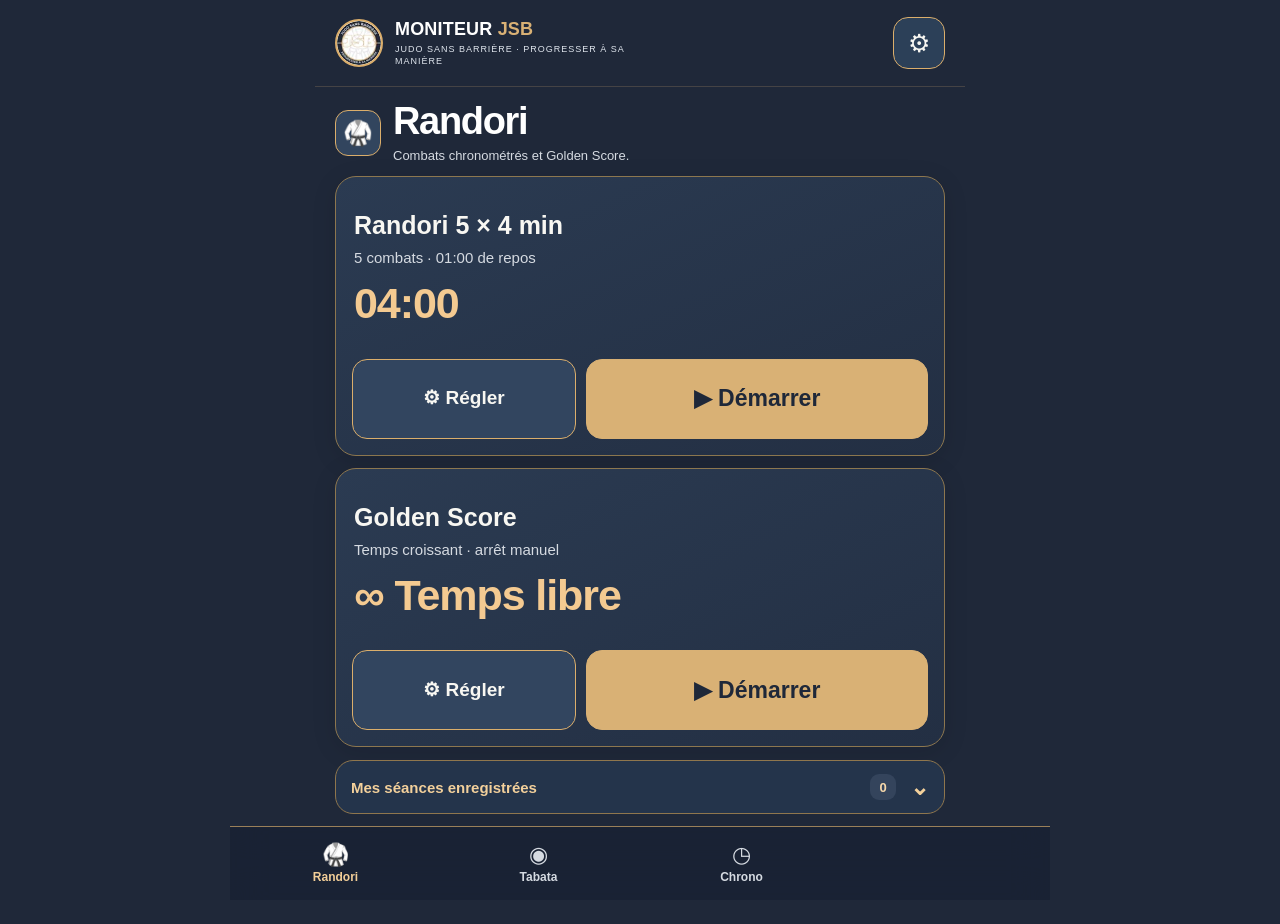
==== commit 82df86c7: "mobile: align offline screens with JSB v3.9, grouped Tabata, three modes, pause adjustments" ====
--- a/assets/web/index.html
+++ b/assets/web/index.html
@@ -67,206 +67,226 @@
   font-feature-settings:"tnum";
   line-height:1.08;
 }
-@media (orientation:landscape) and (max-height:600px) and (min-width:560px){
-  .timer.active{
-    display:grid;
-    grid-template-columns:minmax(0,1fr) minmax(185px,30%);
-    grid-template-rows:auto minmax(0,1fr);
-    gap:3px clamp(12px,2.5vw,28px);
-    box-sizing:border-box;
-    padding:
-      max(7px,env(safe-area-inset-top,0px))
-      max(16px,env(safe-area-inset-right,0px))
-      max(7px,env(safe-area-inset-bottom,0px))
-      max(16px,env(safe-area-inset-left,0px));
-    overflow:hidden;
-  }
-  .timer-head{
-    grid-column:1/-1;
-    grid-row:1;
-    min-width:0;
-    align-items:center;
-    gap:10px;
-  }
-  .timer-head strong{font-size:12px}
-  .timer-head small{font-size:11px}
-  #timerTitle{
-    max-width:50vw;
-    overflow:hidden;
-    white-space:nowrap;
-    text-overflow:ellipsis;
-  }
-  .timer-main{
-    grid-column:1;
-    grid-row:2;
-    min-width:0;
-    min-height:0;
-    justify-content:center;
-    align-items:center;
-    overflow:hidden;
-    gap:0;
-  }
-  .timer .phase-chip{
-    flex:none;
-    font-size:clamp(11px,2.8vh,15px);
-    letter-spacing:.1em;
-    padding:5px 13px;
-  }
-  .timer .clock{
-    font-size:clamp(62px,min(17vw,31vh),152px);
-    letter-spacing:-.055em;
-    line-height:1.02;
-    margin:clamp(3px,1.4vh,12px) 0;
-    flex:none;
-  }
-  .timer .clock[data-digits="6"],
-  .timer .clock[data-digits="7"],
-  .timer .clock[data-digits="8"]{
-    font-size:clamp(50px,min(13vw,26vh),122px);
-  }
-  .timer .cycle{
-    font-size:clamp(13px,3vh,19px);
-    text-align:center;
-  }
-  .timer .paused{
-    flex:none;
-    margin-top:5px;
-    font-size:10px;
-    padding:4px 10px;
-  }
-  .timer .amrap-counter{
-    margin-top:5px;
-    font-size:12px;
-  }
-  .timer .amrap-counter>div{margin-top:4px;gap:12px}
-  .timer .amrap-counter strong{font-size:24px}
-  .timer .amrap-counter button{min-width:48px;min-height:48px;width:48px;height:48px}
-  .timer-controls{
-    grid-column:2;
-    grid-row:2;
-    min-width:0;
-    min-height:0;
-    display:flex;
-    flex-direction:column;
-    justify-content:center;
-    gap:clamp(4px,1.5vh,10px);
-  }
-  .timer-controls .prog{
-    flex:none;
-    height:8px;
-    margin:0;
-  }
-  .timer-controls .next{
-    flex:none;
-    display:flex;
-    flex-direction:column;
-    gap:4px;
-    margin:0;
-    font-size:12px;
-    line-height:1.2;
-    color:#faf9f5;
-  }
-  .timer-controls .timer-actions{
-    flex:none;
-    display:grid;
-    grid-template-columns:minmax(0,1fr);
-    gap:8px;
-  }
-  .timer-controls .timer-actions button{
-    flex:none;
-    min-height:48px;
-    font-size:15px;
-    padding:6px 10px;
-  }
-  .timer-controls .caption{display:none}
-}
-/* Sur les très petits écrans paysage, tout tient sans réduire les cibles
-   tactiles en dessous de 48px. */
-@media (orientation:landscape) and (max-height:340px) and (min-width:560px){
-  .timer.active{gap:0 12px}
-  .timer-head small{font-size:10px}
-  .timer .clock{font-size:clamp(58px,min(15vw,28vh),120px);margin:2px 0}
-  .timer .phase-chip{padding:4px 10px}
-  .timer-controls{gap:4px}
-  .timer-controls .next{font-size:11px;gap:2px}
-  .timer-controls .timer-actions{gap:5px}
-}
-
+/* Paysage : règles uniques et prioritaires dans jsb-landscape-v33. */
 @media (prefers-reduced-motion:reduce){*,*:before,*:after{animation:none!important;transition:none!important}}
 </style>
 
 <link rel="stylesheet" href="./premium_v2.css" />
+<style id="jsb-landscape-v33">
+/* JSB v3.3 — paysage iPhone : horloge pleine largeur, commandes sous le temps.
+   Colonne forcée : corrige l'ancienne grille à deux colonnes restée en cache. */
+@media screen and (orientation:landscape) and (min-width:500px) {
+  #timer.timer.active {
+    display:flex !important;
+    flex-direction:column !important;
+    grid-template-columns:none !important;
+    grid-template-rows:none !important;
+    align-items:stretch !important;
+    justify-content:initial !important;
+    gap:0 !important;
+    height:100dvh !important;
+    max-height:100dvh !important;
+    box-sizing:border-box !important;
+    overflow:hidden !important;
+    padding:
+      max(6px,env(safe-area-inset-top,0px))
+      max(20px,env(safe-area-inset-right,0px))
+      max(8px,env(safe-area-inset-bottom,0px))
+      max(20px,env(safe-area-inset-left,0px)) !important;
+  }
+  #timer .timer-head {
+    grid-column:auto !important;
+    grid-row:auto !important;
+    flex:0 0 auto !important;
+    min-height:0 !important;
+    padding:0 !important;
+  }
+  #timer .timer-main {
+    grid-column:auto !important;
+    grid-row:auto !important;
+    flex:1 1 auto !important;
+    min-width:0 !important;
+    min-height:0 !important;
+    display:flex !important;
+    flex-direction:column !important;
+    justify-content:center !important;
+    align-items:center !important;
+    overflow:hidden !important;
+    gap:clamp(1px,1vh,5px) !important;
+  }
+  #timer .timer-main .phase-chip {
+    flex:none !important;
+    padding:4px 13px !important;
+    font-size:clamp(11px,3vh,16px) !important;
+    line-height:1.05 !important;
+  }
+  #timer .timer-main .clock {
+    display:block !important;
+    flex:none !important;
+    width:100% !important;
+    max-width:100% !important;
+    margin:0 !important;
+    text-align:center !important;
+    white-space:nowrap !important;
+    font-size:clamp(88px,min(27vw,47dvh),235px) !important;
+    line-height:.98 !important;
+    letter-spacing:-.055em !important;
+    font-variant-numeric:tabular-nums !important;
+    font-feature-settings:"tnum" !important;
+  }
+  #timer .timer-main .clock[data-digits="6"],
+  #timer .timer-main .clock[data-digits="7"],
+  #timer .timer-main .clock[data-digits="8"] {
+    font-size:clamp(60px,min(17vw,34dvh),138px) !important;
+  }
+  #timer .timer-main .cycle {
+    flex:none !important;
+    font-size:clamp(12px,3.5vh,18px) !important;
+    line-height:1.15 !important;
+    text-align:center !important;
+    margin:0 !important;
+  }
+  #timer .timer-main .paused {
+    flex:none !important;
+    margin:0 !important;
+    padding:3px 10px !important;
+    font-size:11px !important;
+  }
+  #timer .timer-main .paused:not(.on) { display:none !important; }
+  #timer .timer-controls {
+    grid-column:auto !important;
+    grid-row:auto !important;
+    flex:0 0 auto !important;
+    display:flex !important;
+    flex-direction:column !important;
+    align-items:stretch !important;
+    justify-content:flex-end !important;
+    gap:6px !important;
+    width:100% !important;
+    max-width:700px !important;
+    min-width:0 !important;
+    min-height:0 !important;
+    margin:0 auto !important;
+    padding:0 !important;
+  }
+  #timer .timer-controls .prog,
+  #timer .timer-controls .next,
+  #timer .timer-controls .caption { display:none !important; }
+  #timer .timer-controls .timer-actions {
+    order:0 !important;
+    display:grid !important;
+    grid-template-columns:repeat(2,minmax(0,1fr)) !important;
+    grid-template-rows:auto !important;
+    gap:12px !important;
+    width:100% !important;
+    min-width:0 !important;
+    margin:0 !important;
+  }
+  #timer .timer-controls .timer-actions button {
+    width:100% !important;
+    min-width:0 !important;
+    min-height:clamp(50px,15dvh,70px) !important;
+    padding:8px 12px !important;
+    font-size:clamp(16px,3.6vh,22px) !important;
+    line-height:1.2 !important;
+    border-radius:15px !important;
+  }
+  #timer .timer-controls .adjust-time-trigger:not([hidden]) {
+    display:block !important;
+    order:1 !important;
+    min-height:48px !important;
+    width:100% !important;
+    margin:0 !important;
+  }
+  #timer .timer-controls .adjust-time-trigger[hidden] {display:none !important;}
+}
+@media screen and (orientation:landscape) and (min-width:500px) and (max-height:340px) {
+  #timer .timer-head strong {font-size:10px !important;}
+  #timer .timer-main .phase-chip {padding:3px 10px !important;}
+  #timer .timer-main .clock {font-size:clamp(70px,min(22vw,39dvh),152px) !important;}
+  #timer .timer-main .clock[data-digits="6"],
+  #timer .timer-main .clock[data-digits="7"],
+  #timer .timer-main .clock[data-digits="8"] {
+    font-size:clamp(54px,min(15vw,31dvh),115px) !important;
+  }
+}
+</style>
+<link rel="stylesheet" href="./jsb_refinement.css" />
 </head>
 <body>
 <div class="app" id="app">
 <header><div class="brand"><div class="mark" aria-hidden="true"><img alt="" src="[data-uri]" style="display:block;width:100%;height:100%;object-fit:cover;border-radius:50%" /></div><div><div class="brand-title">MONITEUR <span style="color:var(--cyan)">JSB</span></div><div class="subbrand">JUDO SANS BARRIÈRE · PROGRESSER À SA MANIÈRE</div></div></div><button class="icon-btn" aria-label="Ouvrir les réglages" id="settingsQuick">⚙</button></header>
 <main>
-<section id="view-sessions" class="view active" aria-label="Minuteurs">
-  <div class="home-heading"><div class="eyebrow">JUDO · TAÏSO · PRÉPARATION PHYSIQUE</div>
-    <h1>Prêt à t’entraîner ?</h1>
-    <p class="lead">Ouvre une rubrique, choisis ton minuteur et démarre.</p></div>
-  <div class="section-head home-section-head"><h2>Mes minuteurs</h2><small>3 rubriques</small></div>
-  <div class="mode-accordion-group" id="coreModes" aria-label="Choisir un minuteur">
-    <details class="mode-accordion" data-group="randori" open>
-      <summary class="mode-accordion-head">
-        <span class="mode-group-icon" aria-hidden="true">🥋</span>
-        <span class="mode-group-title"><strong>Randori</strong><small>Combats et Golden Score</small></span>
-        <span class="mode-chevron" aria-hidden="true">⌄</span>
-      </summary>
-      <div class="mode-accordion-body" id="modeOptionsRandori"></div>
-    </details>
-    <details class="mode-accordion" data-group="tabata">
-      <summary class="mode-accordion-head">
-        <span class="mode-group-icon" aria-hidden="true">◉</span>
-        <span class="mode-group-title"><strong>Tabata</strong><small>Effort et récupération</small></span>
-        <span class="mode-chevron" aria-hidden="true">⌄</span>
-      </summary>
-      <div class="mode-accordion-body" id="modeOptionsTabata"></div>
-    </details>
-    <details class="mode-accordion" data-group="chrono">
-      <summary class="mode-accordion-head">
-        <span class="mode-group-icon" aria-hidden="true">◷</span>
-        <span class="mode-group-title"><strong>Chronomètre</strong><small>Temps libre et bips aléatoires</small></span>
-        <span class="mode-chevron" aria-hidden="true">⌄</span>
-      </summary>
-      <div class="mode-accordion-body" id="modeOptionsChrono"></div>
-    </details>
-    <details class="mode-accordion experimental-mode" id="lucLegerCategory" data-group="luc" hidden>
-      <summary class="mode-accordion-head">
-        <span class="mode-group-icon" aria-hidden="true">↗</span>
-        <span class="mode-group-title"><strong>Test Luc Léger</strong><small>Module expérimental · non validé</small></span>
-        <span class="mode-chevron" aria-hidden="true">⌄</span>
-      </summary>
-      <div class="mode-accordion-body">
-        <p class="luc-warning">Le protocole, les paliers et les bips doivent être validés avant toute utilisation sportive. Ce test ne peut pas encore être lancé.</p>
-        <button class="secondary luc-disabled" type="button" disabled>En cours de validation</button>
-      </div>
-    </details>
+<section id="view-randori" class="view active mode-screen" aria-label="Randori">
+  <div class="mode-page-intro">
+    <div class="mode-page-glyph" aria-hidden="true">🥋</div>
+    <div><div class="eyebrow">MINUTEUR COMBAT</div><h1>Randori</h1>
+    <p>Combats chronométrés et Golden Score.</p></div>
   </div>
-  
+  <section class="recent-timer" id="lastUsedRandori" aria-label="Dernier minuteur utilisé" hidden></section>
+  <div class="mode-page-body" id="modeOptionsRandori" aria-label="Minuteurs Randori et Golden Score"></div><details class="saved-workouts" id="preparedRandori" aria-label="Mes séances enregistrées">
+ <summary>Mes séances enregistrées <span class="saved-workouts-count" id="savedCountRandori">0</span></summary><div class="saved-workouts-heading"><div class="saved-workouts-actions"><button type="button" data-new-kind="randori" aria-label="Créer un minuteur Randori à enregistrer">+ Randori</button><button type="button" data-new-kind="golden" aria-label="Créer un minuteur Golden Score à enregistrer">+ Golden Score</button></div></div>
+ <div class="saved-workouts-list" id="savedRandori" aria-label="Minuteurs personnels enregistrés"></div>
+ <p class="saved-workouts-empty" id="savedEmptyRandori">Prépare tes séances en avance et démarre-les en un appui.</p>
+</details>
+  <p class="mode-page-tip">Ajuste tes réglages une fois, puis démarre en un appui.</p>
 </section>
-<section id="view-tests" class="view" aria-label="Tests physiques"><div class="top-intro"><div class="eyebrow">ÉVALUE TA PROGRESSION</div><h1>Tests physiques</h1><p class="lead">Chronométrage progressif et résultats enregistrés.</p></div><div class="panel"><span class="flag">Validation en cours</span><h2 style="margin:19px 0 9px">Test Luc Léger</h2><p class="muted" style="line-height:1.55">Le module est prévu pour un test navette de 20 mètres. La table officielle des paliers et des bips doit encore être validée avant utilisation réelle.</p><button class="secondary" style="margin-top:20px;width:100%" disabled>Disponible dans une prochaine version</button></div></section>
-<section id="view-history" class="view" aria-label="Historique"><div class="top-intro"><div class="eyebrow">SUIVI PERSONNEL</div><h1>Historique</h1><p class="lead">Tes dernières séances, enregistrées uniquement sur cet appareil.</p></div><div class="panel" id="historyList"></div>
-<details class="library-panel" id="libraryDetails">
-    <summary>Mes séances personnalisées <span class="custom-count" id="customCount">0 séance</span></summary>
-    <div class="library-content">
-      <div class="section-head"><h2>Bibliothèque</h2><button id="newWorkout" type="button">+ Créer</button></div>
-      <div class="library-search"><label for="workoutSearch">Rechercher une séance</label>
-        <input id="workoutSearch" type="search" placeholder="Nom de la séance…" autocomplete="off" aria-controls="presetList" /></div>
-      <div class="library-tools">
-        <div class="library-filter"><label for="workoutFilter">Mode</label><select id="workoutFilter">
-          <option value="all">Tous les modes</option><option value="randori">Randori</option>
-          <option value="golden">Golden Score</option><option value="random">Bip aléatoire</option>
-          <option value="tabata">Tabata</option><option value="hiit">HIIT (archives)</option>
-          <option value="boxe">Boxe (archives)</option></select></div>
-        <label class="favorites-toggle" for="favoritesOnly"><input type="checkbox" id="favoritesOnly" /> ★ Favoris</label></div>
-      <div class="library-order-toolbar"><p class="library-count" id="workoutCount" role="status"></p>
-        <button type="button" class="library-reorder-button" id="reorderFavorites" aria-pressed="false">↕ Classer</button></div>
-      <p class="library-reorder-hint" id="reorderHint" hidden>Utilise les flèches ↑ et ↓ pour réorganiser les favoris.</p>
-      <div class="cards" id="presetList"></div>
-      <p class="footnote">Tes anciennes séances restent disponibles et enregistrées sur cet appareil.</p>
+<section id="view-tabata" class="view mode-screen" aria-label="Tabata">
+  <div class="mode-page-intro">
+    <div class="mode-page-glyph" aria-hidden="true">◉</div>
+    <div><div class="eyebrow">INTERVALLES</div><h1>Tabata</h1>
+    <p>Effort, récupération et cycles.</p></div>
+  </div>
+  <section class="recent-timer" id="lastUsedTabata" aria-label="Dernier minuteur utilisé" hidden></section>
+  <div class="mode-page-body" id="modeOptionsTabata" aria-label="Minuteur Tabata"></div><details class="saved-workouts" id="preparedTabata" aria-label="Mes séances enregistrées">
+ <summary>Mes séances enregistrées <span class="saved-workouts-count" id="savedCountTabata">0</span></summary><div class="saved-workouts-heading"><div class="saved-workouts-actions"><button type="button" data-new-kind="tabata" aria-label="Créer un minuteur Tabata à enregistrer">+ Tabata</button></div></div>
+ <div class="saved-workouts-list" id="savedTabata" aria-label="Minuteurs personnels enregistrés"></div>
+ <p class="saved-workouts-empty" id="savedEmptyTabata">Enregistre plusieurs programmes avec tes durées et répétitions.</p>
+</details>
+  <p class="mode-page-tip">Les temps d'effort et de repos peuvent aussi être corrigés <strong>pendant la pause</strong>.</p>
+</section>
+<section id="view-chrono" class="view mode-screen" aria-label="Chronomètre">
+  <div class="mode-page-intro">
+    <div class="mode-page-glyph" aria-hidden="true">◷</div>
+    <div><div class="eyebrow">TEMPS & RÉACTIVITÉ</div><h1>Chronomètre</h1>
+    <p>Temps libre ou bips imprévisibles.</p></div>
+  </div>
+  <section class="recent-timer" id="lastUsedChrono" aria-label="Dernier minuteur utilisé" hidden></section>
+  <div class="mode-page-body" id="modeOptionsChrono" aria-label="Chronomètre libre et bips aléatoires"></div><details class="saved-workouts" id="preparedChrono" aria-label="Mes séances enregistrées">
+ <summary>Mes séances enregistrées <span class="saved-workouts-count" id="savedCountChrono">0</span></summary><div class="saved-workouts-heading"><div class="saved-workouts-actions"><button type="button" data-new-kind="chrono" aria-label="Créer un minuteur Chrono à enregistrer">+ Chrono</button><button type="button" data-new-kind="random" aria-label="Créer un minuteur Bips aléatoires à enregistrer">+ Bips aléatoires</button></div></div>
+ <div class="saved-workouts-list" id="savedChrono" aria-label="Minuteurs personnels enregistrés"></div>
+ <p class="saved-workouts-empty" id="savedEmptyChrono">Crée des minuteurs pour tes exercices et retrouve-les ici.</p>
+</details>
+  <p class="mode-page-tip">Le <strong>Golden Score</strong> se trouve dans l'onglet Randori.</p>
+</section>
+<section id="view-luc-leger" class="view" aria-label="Espace Test Luc Léger">
+  <div class="top-intro luc-hero">
+    <div class="eyebrow">ÉVALUATION PHYSIQUE · ESPACE DÉDIÉ</div>
+    <h1>Test Luc Léger</h1>
+    <p class="lead">Un espace indépendant des minuteurs d’entraînement pour le test navette de 20 mètres.</p>
+  </div>
+  <div class="luc-feature-card">
+    <div class="luc-feature-icon" aria-hidden="true">↗</div>
+    <div class="luc-feature-text">
+      <span class="luc-status">En préparation</span>
+      <h2>Test de course navette</h2>
+      <p>Parcours de 20 mètres, paliers progressifs et bips de cadence synchronisés.</p>
     </div>
-  </details><button class="secondary" id="clearHistory" style="width:100%">Effacer l'historique</button></section>
+  </div>
+  <div class="luc-info-list" aria-label="Éléments du futur test">
+    <div class="luc-info-item"><span class="luc-info-mark" aria-hidden="true">01</span>
+      <div><strong>Distance</strong><small>Deux repères espacés de 20 mètres</small></div></div>
+    <div class="luc-info-item"><span class="luc-info-mark" aria-hidden="true">02</span>
+      <div><strong>Cadence progressive</strong><small>Les changements de palier seront annoncés par des signaux dédiés</small></div></div>
+    <div class="luc-info-item"><span class="luc-info-mark" aria-hidden="true">03</span>
+      <div><strong>Résultat du test</strong><small>Palier atteint et durée, sans les confondre avec les séances de judo</small></div></div>
+  </div>
+  <div class="luc-safety-note" role="status">
+    <strong>Protocole en cours de validation</strong>
+    <p>Les durées officielles des paliers et les bips n’ont pas encore été vérifiés. Le lancement reste désactivé pour éviter un résultat sportif incorrect.</p>
+  </div>
+  <button class="secondary luc-disabled luc-main-action" type="button" disabled aria-disabled="true">Lancement disponible après validation</button>
+</section>
 <section id="view-settings" class="view" aria-label="Réglages">
   <div class="top-intro settings-intro">
     <div class="eyebrow">UN RÉGLAGE SIMPLE, UNE SÉANCE PRÊTE</div>
@@ -282,18 +302,13 @@
       </div>
       <div class="settings-selection-status" role="status" aria-live="polite">
         <span>Signal sélectionné</span>
-        <strong id="currentSoundLabel">Cloche sportive</strong>
+        <strong id="currentSoundLabel">Buzzer de combat</strong>
       </div>
-      <div class="signal-category-heading"><strong>Les 4 signaux de combat</strong><span>Enregistrements réels</span></div>
+      <div class="signal-category-heading"><strong>Les 4 sons disponibles</strong><span>Enregistrements authentiques</span></div>
       <div id="signalGallery" class="signal-gallery" role="radiogroup" aria-label="Quatre vrais signaux de combat"></div>
-      <details class="settings-detail settings-other-sounds" id="otherSounds">
-        <summary>Autres signaux <span class="settings-detail-caption">Bips et percussions</span></summary>
-        <p class="settings-detail-help">Pour le fractionné et les exercices plus discrets.</p>
-        <div id="signalGallerySecondary" class="signal-gallery signal-gallery-secondary" role="radiogroup" aria-label="Signaux électroniques complémentaires"></div>
-      </details>
       <details class="settings-detail" id="advancedSounds">
-        <summary>Personnaliser les autres sons <span class="settings-detail-caption">Facultatif</span></summary>
-        <p class="settings-detail-help">Les réglages recommandés conviennent à la plupart des séances. Modifie-les seulement si besoin.</p>
+        <summary>Choisir les sons par étape <span class="settings-detail-caption">4 choix uniquement</span></summary>
+        <p class="settings-detail-help">Récupération, bips aléatoires et fin de séance : choisis uniquement parmi les quatre sons de combat.</p>
         <div class="settings-cue-row">
           <div><label for="restSoundChoice">Récupération</label><small>Quand le temps de repos commence</small></div>
           <select id="restSoundChoice"></select>
@@ -352,35 +367,213 @@
       </label>
     </section>
     <details class="settings-detail settings-more" id="settingsMore">
-      <summary>Aide et options avancées <span class="settings-detail-caption">Musique · Luc Léger</span></summary>
+      <summary>Aide et options avancées <span class="settings-detail-caption">Musique et assistance</span></summary>
       <div class="settings-more-body">
         <h3>Musique Spotify / Apple Music</h3>
-        <p>Sur iPhone, les signaux sont joués par le moteur natif. L’application demande à iOS une réduction de Spotify ou Apple Music 3 secondes avant et 3 secondes après les alertes prévisibles. iOS détermine la baisse effective du volume.</p>
-        <h3>Fonctions expérimentales</h3>
-        <label class="settings-switch" for="showLucLeger">
-          <span><strong>Afficher le test Luc Léger</strong><small>Non validé · impossible à lancer pour le moment</small></span>
-          <input class="toggle" id="showLucLeger" type="checkbox" />
-        </label>
-        <p class="settings-note">Les réglages et l'historique sont enregistrés sur cet appareil. Aucun compte n'est requis.</p>
+        <p>Sur la version HTML, les signaux passent par le navigateur : il ne peut pas réduire automatiquement Spotify ou Apple Music. L’application mobile native JSB prend en charge cette demande d’atténuation.</p>
+        <p class="settings-note">Les réglages et les séances personnalisées sont conservés sur cet appareil. Aucun compte n'est requis.</p>
       </div>
     </details>
   </div>
+  <details class="library-panel settings-library" id="libraryDetails">
+    <summary>Mes séances personnalisées <span class="custom-count" id="customCount">0 séance</span></summary>
+    <div class="library-content">
+      <div class="section-head"><h2>Bibliothèque</h2><button id="newWorkout" type="button">+ Créer</button></div>
+      <div class="library-search"><label for="workoutSearch">Rechercher une séance</label>
+        <input id="workoutSearch" type="search" placeholder="Nom de la séance…" autocomplete="off" aria-controls="presetList" /></div>
+      <div class="library-tools">
+        <div class="library-filter"><label for="workoutFilter">Mode</label><select id="workoutFilter">
+          <option value="all">Tous les modes</option><option value="randori">Randori</option>
+          <option value="golden">Golden Score</option><option value="chrono">Chronomètre</option>
+          <option value="random">Bip aléatoire</option><option value="tabata">Tabata</option>
+          <option value="hiit">HIIT (archives)</option><option value="boxe">Boxe (archives)</option></select></div>
+        <label class="favorites-toggle" for="favoritesOnly"><input type="checkbox" id="favoritesOnly" /> ★ Favoris</label>
+      </div>
+      <div class="library-order-toolbar"><p class="library-count" id="workoutCount" role="status"></p>
+        <button type="button" class="library-reorder-button" id="reorderFavorites" aria-pressed="false">↕ Classer</button></div>
+      <p class="library-reorder-hint" id="reorderHint" hidden>Utilise les flèches ↑ et ↓ pour réorganiser les favoris.</p>
+      <div class="cards" id="presetList"></div>
+      <p class="footnote">Les anciennes séances personnalisées sont conservées sur ton appareil, sans rubrique Historique.</p>
+    </div>
+  </details>
 </section>
 </main>
 <nav class="nav" aria-label="Navigation principale">
-  <button type="button" data-nav="sessions" aria-current="page"><span class="ni" aria-hidden="true">◷</span><span class="nl">Minuteurs</span></button>
-  <button type="button" data-nav="history"><span class="ni" aria-hidden="true">▤</span><span class="nl">Historique</span></button>
-  <button type="button" data-nav="settings"><span class="ni" aria-hidden="true">⚙</span><span class="nl">Réglages</span></button>
+  <button type="button" data-nav="randori" aria-current="page"><span class="ni" aria-hidden="true">🥋</span><span class="nl">Randori</span></button>
+  <button type="button" data-nav="tabata"><span class="ni" aria-hidden="true">◉</span><span class="nl">Tabata</span></button>
+  <button type="button" data-nav="chrono"><span class="ni" aria-hidden="true">◷</span><span class="nl">Chrono</span></button>
+  <button type="button" data-nav="luc-leger"><span class="ni" aria-hidden="true">↗</span><span class="nl">Luc Léger</span></button>
 </nav>
 </div>
-<div class="modal" id="editorModal" role="dialog" aria-modal="true" aria-labelledby="editorTitle"><div class="sheet"><header><h2 id="editorTitle">Configurer un minuteur</h2><button class="icon-btn" id="closeEditor" aria-label="Fermer l'éditeur">×</button></header><p class="editor-lead">Configure ton entraînement puis démarre immédiatement, ou enregistre tes paramètres pour plus tard.</p><form id="editorForm"><div class="editor-duration"><small>Durée totale estimée</small><span class="value" id="configDuration" aria-live="polite">—</span></div><div class="editor-presets"><span class="editor-preset-label">RÉGLAGES RAPIDES</span><div class="preset-chips" id="presetChips" role="group" aria-label="Réglages rapides du minuteur"></div></div><div class="fields"><div class="field wide"><label for="workoutMode">Mode d’entraînement</label><select id="workoutMode"><option value="randori">Randori</option><option value="golden">Golden Score</option><option value="tabata">Tabata</option><option value="chrono">Chronomètre libre</option><option value="random">Bips aléatoires</option><option value="hiit">HIIT / Intervalles</option><option value="boxe">Boxe</option></select></div><div class="field wide"><label for="workoutName">Nom de la séance</label><input id="workoutName" maxlength="50" required placeholder="Ex. HIIT Judo" /></div><div class="field wide duration-field" id="preparationField"><div class="duration-title">Préparation</div><div class="duration-pickers"><div><label for="preparationMinutes">Minutes</label><select id="preparationMinutes" aria-label="Préparation : minutes"></select></div><div><label for="preparationSeconds">Secondes</label><select id="preparationSeconds" aria-label="Préparation : secondes"></select></div></div><input type="hidden" id="preparation" value="10" /><small class="duration-help">Choisis séparément les minutes et les secondes.</small></div><div class="field wide duration-field" id="effortField"><div class="duration-title" id="effortLabel">Effort</div><div class="duration-pickers"><div><label for="effortMinutes">Minutes</label><select id="effortMinutes" aria-label="Effort : minutes"></select></div><div><label for="effortSeconds">Secondes</label><select id="effortSeconds" aria-label="Effort : secondes"></select></div></div><input type="hidden" id="effort" value="30" /><small class="duration-help">Choisis séparément les minutes et les secondes.</small></div><div class="field wide duration-field" id="restField"><div class="duration-title">Repos</div><div class="duration-pickers"><div><label for="reposMinutes">Minutes</label><select id="reposMinutes" aria-label="Repos : minutes"></select></div><div><label for="reposSeconds">Secondes</label><select id="reposSeconds" aria-label="Repos : secondes"></select></div></div><input type="hidden" id="repos" value="15" /><small class="duration-help">Choisis séparément les minutes et les secondes.</small></div><div class="field wide" id="randomOptions" hidden><label for="randomFrequency">Fréquence des bips</label><select id="randomFrequency"><option value="low">Espacés</option><option value="medium" selected>Modérés</option><option value="high">Fréquents</option></select><label class="random-progressive"><input type="checkbox" id="randomProgressive" checked /> Rapprocher progressivement les bips</label><small>Exemple : faire un burpee à chaque bip.</small></div><div class="field" id="cyclesField"><label for="cycles" id="cyclesLabel">Cycles</label><input id="cycles" type="number" inputmode="numeric" min="1" max="200" value="8" required /></div></div><p class="caption" id="modeHint" aria-live="polite">Alternance d’effort et de récupération.</p><button class="secondary" type="button" id="cancelEditor" style="min-height:48px;margin-top:12px">Annuler</button><div class="editor-actions"><button type="submit" class="secondary" id="saveWorkout">Enregistrer</button><button type="button" class="primary" id="launchConfigured">▶ Démarrer</button></div></form></div></div>
-<section class="timer" id="timer" data-phase="prep" aria-label="Séance en cours"><div class="timer-head"><div><strong>MONITEUR JSB</strong><div style="margin-top:5px;font-size:12px;color:#b4c8d1" id="timerTitle"></div></div><small id="totalRemaining">Temps total restant</small></div><div class="timer-main"><span class="phase-chip" id="phaseLabel">PRÉPARATION</span><span class="sr-only" id="phaseAnnouncement" aria-live="polite" role="status"></span><div class="clock" id="clockText" aria-label="Temps restant" aria-live="off">00:10</div><div class="cycle" id="cycleLabel">Cycle 1 / 8</div><div class="paused" id="pausedFlag">EN PAUSE</div><div id="amrapCounter" class="amrap-counter" hidden><span>Tours validés</span><div><button type="button" id="amrapMinus" aria-label="Retirer un tour">−</button><strong id="amrapCount" aria-live="polite">0</strong><button type="button" id="amrapPlus" aria-label="Ajouter un tour">+</button></div></div></div><div class="timer-controls"><div class="prog" role="progressbar" aria-label="Progression de la phase" aria-valuemin="0" aria-valuemax="100" aria-valuenow="0" id="progress"><span id="progressBar"></span></div><div class="next"><span id="upNext">Ensuite : EFFORT</span><span id="percentLabel">0 %</span></div><div class="timer-actions"><button class="primary" id="pauseBtn" type="button">❚❚ &nbsp; Pause</button><button class="secondary danger" id="stopBtn" type="button">■ &nbsp; Arrêter</button></div><div class="caption">Signaux natifs · réduction musicale demandée avant et après les alertes.</div></div></section>
+<dialog class="modal" id="editorModal" aria-modal="true" aria-labelledby="editorTitle">
+ <div class="sheet simple-editor-sheet"><header><h2 id="editorTitle">Régler mon minuteur</h2><button class="icon-btn" id="closeEditor" type="button" aria-label="Fermer les réglages">×</button></header>
+ <form id="editorForm">
+  <div class="editor-duration"><small>Durée totale</small><span class="value" id="configDuration" aria-live="polite">—</span></div>
+  <div class="fields simple-editor-fields">
+   <div class="field wide simple-name-field"><label for="workoutMode">Mode d’entraînement</label><select id="workoutMode"><option value="randori">Randori</option><option value="golden">Golden Score</option><option value="tabata">Tabata</option><option value="chrono">Chronomètre libre</option><option value="random">Bips aléatoires</option><option value="hiit">HIIT / Intervalles</option><option value="boxe">Boxe</option></select></div>
+   <div class="field wide simple-name-field"><label for="workoutName">Nom de la séance</label><input id="workoutName" maxlength="50" required placeholder="Ex. Randori du mercredi" /></div>
+   <p id="editorUnlimited" class="editor-unlimited" hidden><strong>∞</strong><span>Temps libre : démarrer, puis arrêter quand tu veux.</span></p>
+   <div class="field wide simple-field" id="chronoStartField" hidden>
+     <div class="duration-title" id="chronoStartLabel">Départ du chronomètre</div>
+     <div class="chrono-start-choices" role="group" aria-labelledby="chronoStartLabel">
+       <button type="button" data-chrono-prep="0" aria-pressed="true">Direct</button>
+       <button type="button" data-chrono-prep="10" aria-pressed="false">10 s</button>
+       <button type="button" data-chrono-prep="30" aria-pressed="false">30 s</button>
+     </div>
+     <small id="chronoStartHint">Démarrage immédiat</small>
+   </div>
+   <div class="field wide duration-field simple-field" id="effortField">
+ <div class="duration-title" id="effortLabel">Durée d’effort</div>
+ <div class="large-stepper" role="group" aria-label="Durée d’effort">
+  <button type="button" data-step-field="effort" data-step="-1" aria-label="Diminuer Durée d’effort">−</button>
+  <output id="effortDisplay" class="large-stepper-value" aria-live="off">00:30</output>
+  <button type="button" data-step-field="effort" data-step="1" aria-label="Augmenter Durée d’effort">+</button>
+ </div>
+ <details class="duration-precision"><summary>Ajuster à la seconde</summary><div class="duration-pickers">
+   <div><label for="effortMinutes">Minutes</label><select id="effortMinutes" aria-label="Durée d’effort : minutes"></select></div>
+   <div><label for="effortSeconds">Secondes</label><select id="effortSeconds" aria-label="Durée d’effort : secondes"></select></div>
+ </div></details><input type="hidden" id="effort" value="30" />
+</div>
+   <div class="field wide duration-field simple-field" id="reposField">
+ <div class="duration-title" id="reposLabel">Temps de repos</div>
+ <div class="large-stepper" role="group" aria-labelledby="reposLabel">
+  <button type="button" data-step-field="repos" data-step="-1" aria-label="Diminuer Temps de repos">−</button>
+  <output id="reposDisplay" class="large-stepper-value" aria-live="off">00:15</output>
+  <button type="button" data-step-field="repos" data-step="1" aria-label="Augmenter Temps de repos">+</button>
+ </div>
+ <details class="duration-precision"><summary>Ajuster à la seconde</summary><div class="duration-pickers">
+   <div><label for="reposMinutes">Minutes</label><select id="reposMinutes" aria-label="Temps de repos : minutes"></select></div>
+   <div><label for="reposSeconds">Secondes</label><select id="reposSeconds" aria-label="Temps de repos : secondes"></select></div>
+ </div></details><input type="hidden" id="repos" value="15" />
+</div>
+
+   <div class="field wide duration-field simple-field" id="tabataCycleRestField" hidden>
+    <div class="duration-title" id="cycleRestLabel">Repos entre cycles</div>
+    <div class="large-stepper" role="group" aria-labelledby="cycleRestLabel">
+      <button type="button" data-step-field="cycleRest" data-step="-1" aria-label="Diminuer le repos entre cycles">−</button>
+      <output id="cycleRestDisplay" class="large-stepper-value" aria-live="off">01:00</output>
+      <button type="button" data-step-field="cycleRest" data-step="1" aria-label="Augmenter le repos entre cycles">+</button>
+    </div>
+    <details class="duration-precision"><summary>Ajuster à la seconde</summary>
+      <div class="duration-pickers">
+        <div><label for="cycleRestMinutes">Minutes</label><select id="cycleRestMinutes" aria-label="Repos entre cycles : minutes"></select></div>
+        <div><label for="cycleRestSeconds">Secondes</label><select id="cycleRestSeconds" aria-label="Repos entre cycles : secondes"></select></div>
+      </div>
+    </details>
+    <input type="hidden" id="cycleRest" value="60" />
+   </div>
+   <div class="field wide simple-field" id="cyclesField"><div class="duration-title" id="cyclesLabel">Répétitions</div>
+    <div class="large-stepper cycle-stepper" role="group" aria-label="Nombre de répétitions">
+      <button type="button" data-step-cycles="-1" aria-label="Diminuer le nombre de répétitions">−</button>
+      <input id="cycles" type="number" inputmode="numeric" min="1" max="200" value="8" required aria-label="Nombre de répétitions" />
+      <button type="button" data-step-cycles="1" aria-label="Augmenter le nombre de répétitions">+</button>
+    </div>
+   </div>
+   <div class="field wide simple-field" id="tabataExercisesField" hidden>
+     <label class="duration-title" for="tabataExercises">Exercices par cycle</label>
+     <div class="large-stepper cycle-stepper" role="group" aria-label="Nombre d'exercices dans chaque cycle">
+       <button type="button" data-step-exercises="-1" aria-label="Diminuer le nombre d'exercices">−</button>
+       <input id="tabataExercises" type="number" inputmode="numeric" min="1" max="50" value="8" required aria-label="Nombre d'exercices par cycle" />
+       <button type="button" data-step-exercises="1" aria-label="Augmenter le nombre d'exercices">+</button>
+     </div>
+     <p id="tabataPlanHint" class="tabata-plan-hint" aria-live="polite">1 cycle × 8 exercices</p>
+   </div>
+   <div class="field wide simple-field randori-bips-field" id="randoriBipsField" hidden>
+      <label class="randori-bips-switch" for="randoriRandomBips">
+        <span><strong>🔔 Bips aléatoires</strong><small>Pendant les combats uniquement</small></span>
+        <input id="randoriRandomBips" type="checkbox" aria-controls="randoriBipFrequencyField" />
+      </label>
+      <div id="randoriBipFrequencyField" class="randori-bip-frequency" hidden>
+        <label for="randoriBipFrequency">Fréquence des bips</label>
+        <select id="randoriBipFrequency">
+          <option value="low">Espacés</option>
+          <option value="medium" selected>Normaux</option>
+          <option value="high">Fréquents</option>
+        </select>
+      </div>
+    </div>
+   <div class="field wide simple-field" id="randomOptions" hidden><label for="randomFrequency">Fréquence des bips</label>
+    <select id="randomFrequency"><option value="low">Espacés</option><option value="medium" selected>Normaux</option><option value="high">Rapides</option></select></div>
+  </div>
+  <details id="editorMore" class="editor-more"><summary>Options supplémentaires</summary>
+   <div class="editor-more-inner">
+    <div class="field wide duration-field simple-field" id="preparationField">
+ <div class="duration-title">Préparation avant le départ</div>
+ <div class="large-stepper" role="group" aria-label="Préparation avant le départ">
+  <button type="button" data-step-field="preparation" data-step="-1" aria-label="Diminuer Préparation avant le départ">−</button>
+  <output id="preparationDisplay" class="large-stepper-value" aria-live="off">00:10</output>
+  <button type="button" data-step-field="preparation" data-step="1" aria-label="Augmenter Préparation avant le départ">+</button>
+ </div>
+ <details class="duration-precision"><summary>Ajuster à la seconde</summary><div class="duration-pickers">
+   <div><label for="preparationMinutes">Minutes</label><select id="preparationMinutes" aria-label="Préparation avant le départ : minutes"></select></div>
+   <div><label for="preparationSeconds">Secondes</label><select id="preparationSeconds" aria-label="Préparation avant le départ : secondes"></select></div>
+ </div></details><input type="hidden" id="preparation" value="10" />
+</div>
+    <label class="random-progressive" id="randomProgressiveOption" hidden><input type="checkbox" id="randomProgressive" checked /> Accélérer progressivement les bips</label>
+    <div class="editor-presets"><span class="editor-preset-label">MODÈLES PRÉDÉFINIS</span><div class="preset-chips" id="presetChips" role="group" aria-label="Modèles rapides de séance"></div></div>
+    <p class="caption" id="modeHint" aria-live="polite"></p>
+   </div>
+  </details>
+  <button class="secondary" type="button" id="cancelEditor" hidden>Annuler</button>
+  <div class="editor-actions"><button type="submit" class="secondary" id="saveWorkout">Enregistrer</button><button type="button" class="primary" id="launchConfigured">▶ Démarrer</button></div>
+ </form></div>
+</dialog>
+<section class="timer" id="timer" data-phase="prep" aria-label="Séance en cours"><div class="timer-head"><div><strong>MONITEUR JSB</strong><div style="margin-top:5px;font-size:12px;color:#b4c8d1" id="timerTitle"></div></div><small id="totalRemaining">Temps total restant</small></div><div class="timer-main"><span class="phase-chip" id="phaseLabel">PRÉPARATION</span><span class="sr-only" id="phaseAnnouncement" aria-live="polite" role="status"></span><div class="clock" id="clockText" aria-label="Temps restant" aria-live="off">00:10</div><div class="cycle" id="cycleLabel">Cycle 1 / 8</div><div class="paused" id="pausedFlag">EN PAUSE</div><div id="amrapCounter" class="amrap-counter" hidden><span>Tours validés</span><div><button type="button" id="amrapMinus" aria-label="Retirer un tour">−</button><strong id="amrapCount" aria-live="polite">0</strong><button type="button" id="amrapPlus" aria-label="Ajouter un tour">+</button></div></div></div><div class="timer-controls"><div class="prog" role="progressbar" aria-label="Progression de la phase" aria-valuemin="0" aria-valuemax="100" aria-valuenow="0" id="progress"><span id="progressBar"></span></div><div class="next"><span id="upNext">Ensuite : EFFORT</span><span id="percentLabel">0 %</span></div><button type="button" class="secondary adjust-time-trigger" id="adjustTimeBtn" hidden aria-haspopup="dialog" aria-controls="pauseTimeDialog">✎ Modifier les temps</button><div class="timer-actions"><button class="primary" id="pauseBtn" type="button">❚❚ &nbsp; Pause</button><button class="secondary danger" id="stopBtn" type="button">■ &nbsp; Arrêter</button></div><div class="caption">Signaux du navigateur · pour la réduction automatique de Spotify, utilise l’app mobile.</div></div></section>
 <div class="dialog-layer" id="stopConfirm" role="dialog" aria-modal="true" aria-labelledby="stopConfirmTitle" aria-hidden="true"><div class="dialog-box">
   <h2 id="stopConfirmTitle">Terminer la séance ?</h2>
   <p id="stopConfirmText">Ta séance sera enregistrée comme interrompue.</p>
   <div class="dialog-actions"><button type="button" class="primary" id="continueWorkout">Reprendre la séance</button>
     <button type="button" class="secondary" id="confirmStop">Terminer maintenant</button></div>
 </div></div>
+<section class="dialog-layer" id="pauseTimeDialog" role="dialog" aria-modal="true" aria-labelledby="pauseTimeTitle" aria-describedby="pauseTimeHelp" aria-hidden="true">
+ <div class="dialog-box adjust-time-box">
+   <h2 id="pauseTimeTitle">Modifier les temps</h2>
+   <p id="pauseTimeHelp">La séance reste en pause. Les modifications prennent effet à la reprise.</p>
+   <form id="pauseTimeForm">
+     <div class="adjust-time-current">
+       <label id="adjustDisplayLabel" for="adjustCurrentMin">Temps restant sur la phase actuelle</label>
+       <div class="adjust-mmss" role="group" aria-labelledby="adjustDisplayLabel">
+         <div class="adjust-number"><input type="number" inputmode="numeric" id="adjustCurrentMin" min="0" max="360" step="1" required aria-label="Minutes à afficher"><small>min</small></div>
+         <span class="adjust-colon" aria-hidden="true">:</span>
+         <div class="adjust-number"><input type="number" inputmode="numeric" id="adjustCurrentSec" min="0" max="59" step="1" required aria-label="Secondes à afficher"><small>sec</small></div>
+       </div>
+       <div class="adjust-quick" role="group" aria-label="Ajustement rapide">
+         <button type="button" data-time-delta="-30">−30 s</button>
+         <button type="button" data-time-delta="-10">−10 s</button>
+         <button type="button" data-time-delta="10">+10 s</button>
+         <button type="button" data-time-delta="30">+30 s</button>
+       </div>
+     </div>
+     <div id="adjustFutureFields" class="adjust-future">
+       <h3>Durée des phases suivantes</h3>
+       <p>Le temps actuel reste celui choisi ci-dessus ; ces durées concernent uniquement les prochaines phases.</p>
+       <div class="adjust-future-grid">
+         <div class="adjust-future-item">
+           <label for="adjustEffortMin">Combat / Effort</label>
+           <div class="adjust-mmss small" role="group" aria-label="Durée des prochains efforts">
+             <div class="adjust-number"><input type="number" inputmode="numeric" id="adjustEffortMin" min="0" max="60" step="1" required aria-label="Minutes d'effort"><small>min</small></div>
+             <span class="adjust-colon" aria-hidden="true">:</span>
+             <div class="adjust-number"><input type="number" inputmode="numeric" id="adjustEffortSec" min="0" max="59" step="1" required aria-label="Secondes d'effort"><small>sec</small></div>
+           </div>
+         </div>
+         <div class="adjust-future-item">
+           <label for="adjustRestMin">Récupération</label>
+           <div class="adjust-mmss small" role="group" aria-label="Durée des prochaines récupérations">
+             <div class="adjust-number"><input type="number" inputmode="numeric" id="adjustRestMin" min="0" max="60" step="1" required aria-label="Minutes de récupération"><small>min</small></div>
+             <span class="adjust-colon" aria-hidden="true">:</span>
+             <div class="adjust-number"><input type="number" inputmode="numeric" id="adjustRestSec" min="0" max="59" step="1" required aria-label="Secondes de récupération"><small>sec</small></div>
+           </div>
+         </div>
+       </div>
+     </div>
+     <p class="adjust-feedback" id="pauseTimeFeedback" role="alert" aria-live="polite" hidden></p>
+     <div class="dialog-actions">
+       <button type="submit" class="primary" id="savePauseTime">Enregistrer les temps</button>
+       <button type="button" class="secondary" id="cancelPauseTime">Annuler</button>
+     </div>
+   </form>
+ </div>
+</section>
 <section class="summary-screen" id="sessionSummary" role="dialog" aria-modal="true" aria-labelledby="summaryTitle" aria-hidden="true">
   <div class="summary-card"><div class="summary-check" aria-hidden="true">✓</div>
     <h2 id="summaryTitle">Séance terminée !</h2><p id="summaryWorkout">Randori</p>
@@ -401,13 +594,21 @@
 <script src="./sound_engine.js"></script>
 <script src="./audio_cues.js"></script>
 <script src="./jsb_native_bridge.js"></script>
+<script src="./pause_adjustments.js"></script>
 <script>
 (()=>{'use strict';
 const $=id=>document.getElementById(id);
-const standard=[{id:'randori',name:'Randori · 5 × 4 min',prep:10,work:240,rest:60,cycles:5,kind:'randori',symbol:'🥋'},{id:'golden',name:'Golden Score · Libre',prep:10,work:0,rest:0,cycles:1,kind:'golden',symbol:'∞'},{id:'chrono',name:'Chronomètre libre',prep:0,work:0,rest:0,cycles:1,kind:'chrono',symbol:'◷'},{id:'random',name:'Bips aléatoires · Burpees',prep:10,work:180,rest:0,cycles:1,kind:'random',symbol:'♫',frequency:'medium',progressive:true},{id:'tabata',name:'Tabata classique',prep:10,work:20,rest:10,cycles:8,kind:'tabata',symbol:'◉'},{id:'hiit',name:'HIIT 40 / 20',prep:10,work:40,rest:20,cycles:10,kind:'hiit',symbol:'↗'},{id:'boxe',name:'Boxe · 3 rounds',prep:10,work:180,rest:60,cycles:3,kind:'boxe',symbol:'✦'}];
+// Keep the fixed JSB brand/header area fully clear of scrolling content,
+// including iPhone safe areas, font scaling and orientation changes.
+const jsbHeader=document.querySelector('.app > header');
+function setHeaderClearance(){if(jsbHeader)document.documentElement.style.setProperty('--jsb-header-height',Math.ceil(jsbHeader.getBoundingClientRect().height)+'px')}
+setHeaderClearance();
+if(typeof ResizeObserver!=='undefined')new ResizeObserver(setHeaderClearance).observe(jsbHeader);
+window.addEventListener('orientationchange',setHeaderClearance);
+const standard=[{id:'randori',name:'Randori 5 × 4 min',prep:10,work:240,rest:60,cycles:5,kind:'randori',symbol:'🥋'},{id:'golden',name:'Golden Score · Libre',prep:10,work:0,rest:0,cycles:1,kind:'golden',symbol:'∞'},{id:'chrono',name:'Chronomètre libre',prep:0,work:0,rest:0,cycles:1,kind:'chrono',symbol:'◷'},{id:'random',name:'Bips aléatoires · Burpees',prep:10,work:180,rest:0,cycles:1,kind:'random',symbol:'♫',frequency:'medium',progressive:true},{id:'tabata',name:'Tabata 1 cycle × 8 ex. · 20 s / 10 s',prep:10,work:20,rest:10,cycles:1,exercises:8,cycleRest:60,kind:'tabata',symbol:'◉'},{id:'hiit',name:'HIIT 40 / 20',prep:10,work:40,rest:20,cycles:10,kind:'hiit',symbol:'↗'},{id:'boxe',name:'Boxe · 3 rounds',prep:10,work:180,rest:60,cycles:3,kind:'boxe',symbol:'✦'}];
 const read=(key,fallback)=>{try{const parsed=JSON.parse(localStorage.getItem(key));return parsed===null?fallback:parsed}catch{return fallback}};
-let customs=read('jsb_preview_customs',[]);if(!Array.isArray(customs))customs=[];let history=read('jsb_preview_history',[]);if(!Array.isArray(history))history=[];
-const storedSettings=read('jsb_preview_settings',{});let settings={audio:true,vibrate:true,keepAwake:false,volume:90,sound:'buzzerPro',restSound:'soft',randomSound:'digitalDuo',audioMethod:'web',finishSound:'finishBell',countdown:true,...storedSettings};
+let customs=read('jsb_preview_customs',[]);if(!Array.isArray(customs))customs=[];// Previous history remains untouched in localStorage, but is not displayed or extended.
+const storedSettings=read('jsb_preview_settings',{});let settings={audio:true,vibrate:true,keepAwake:false,volume:90,sound:'buzzerPro',restSound:'bellSport',randomSound:'whistlePro',audioMethod:'web',finishSound:'bellSport',countdown:true,...storedSettings};
 settings.volume=Number.isFinite(Number(settings.volume))?Math.min(100,Math.max(0,Number(settings.volume))):90;
 // Migration : l'ancien mode média était parfois sélectionné pour corriger le silence ;
 // privilégier maintenant le mixage ambiant et éviter toute interruption involontaire.
@@ -418,7 +619,14 @@
 if(!modeSettings||typeof modeSettings!=='object'||Array.isArray(modeSettings))modeSettings={};
 if(!recentWorkout||!trainingModeIsValid(recentWorkout))recentWorkout=null;
 let replayWorkout=null,confirmWasPaused=false,editorOrigin=null;
-function trainingModeIsValid(w){return w&&typeof w==='object'&&['randori','golden','chrono','random','tabata','hiit','boxe'].includes(w.kind)&&typeof w.name==='string'&&Number.isSafeInteger(w.prep)&&Number.isSafeInteger(w.work)&&Number.isSafeInteger(w.rest)&&Number.isSafeInteger(w.cycles)&&w.prep>=0&&w.work>=0&&w.rest>=0&&w.cycles>=1;}
+function trainingModeIsValid(w){
+ if(!w||typeof w!=='object'||!['randori','golden','chrono','random','tabata','hiit','boxe'].includes(w.kind)||
+    typeof w.name!=='string'||![w.prep,w.work,w.rest,w.cycles].every(Number.isSafeInteger)||
+    w.prep<0||w.work<0||w.rest<0||w.cycles<1)return false;
+ if(w.kind!=='tabata'||w.exercises===undefined)return true;
+ return Number.isSafeInteger(w.exercises)&&w.exercises>=1&&
+   Number.isSafeInteger(w.cycleRest)&&w.cycleRest>=0&&w.cycleRest<=3600;
+}
 
 const soundEngine=window.JSBSoundEngine.createEngine();
 const nativeAudio=window.JSBNativeAudio||null;
@@ -428,6 +636,7 @@
 const gate=window.JSBInteractionGate.createInteractionGate();
 let modalBusy=false;
 let editingWorkoutId=null;
+let editorReturnFocus=null;
 let workoutMenuId=null;
 const durationPresets=window.JSBDurationPresets;
 const trainingModes=window.JSBTrainingModes;
@@ -441,34 +650,138 @@
 let reorderFavorites=false;
 const safeWrite=(k,v)=>{try{localStorage.setItem(k,JSON.stringify(v))}catch{}};
 const pretty=secs=>{const n=Math.max(0,Math.ceil(secs));return String(Math.floor(n/60)).padStart(2,'0')+':'+String(n%60).padStart(2,'0')};
+// The title uses the number of randoris and the duration of ONE combat
+// (not the total duration including preparation and rest).
+function formatRandoriName(cycles,workSeconds){
+ const count=Number(cycles),total=Number(workSeconds);
+ if(!Number.isSafeInteger(count)||count<1||count>200||
+   !Number.isSafeInteger(total)||total<1||total>3600)return null;
+ const mins=Math.floor(total/60),seconds=total%60;
+ const time=mins===0?seconds+' s':
+   seconds===0?mins+' min':mins+' min '+seconds+' s';
+ return 'Randori '+count+' × '+time;
+}
+let autoRandoriName=false;
+let autoTabataName=false;
+function normalizedTabata(w){
+ if(w.kind!=='tabata')return w;
+ const {cycles,exercises,cycleRest}=trainingModes.tabataStructure(w);
+ return {...w,cycles,exercises,cycleRest};
+}
+function formatTabataName(cycles,workSeconds,restSeconds,exercises){
+ const count=Number(cycles),work=Number(workSeconds),rest=Number(restSeconds);
+ if(!Number.isSafeInteger(count)||count<1||count>200||
+    !Number.isSafeInteger(work)||work<1||work>3600||
+    !Number.isSafeInteger(rest)||rest<0||rest>3600)return null;
+ if(exercises===undefined){
+   return 'Tabata '+count+' × '+durationPresets.formatDuration(work)+
+     ' / '+durationPresets.formatDuration(rest);
+ }
+ const perCycle=Number(exercises);
+ if(!Number.isSafeInteger(perCycle)||perCycle<1||perCycle>50)return null;
+ return 'Tabata '+count+(count>1?' cycles':' cycle')+' × '+perCycle+' ex. · '+
+   durationPresets.formatDuration(work)+' / '+durationPresets.formatDuration(rest);
+}
+function syncTabataName(){
+ if(!autoTabataName||$('workoutMode').value!=='tabata')return;
+ const name=formatTabataName($('cycles').value,$('effort').value,$('repos').value,$('tabataExercises').value);
+ if(!name)return;
+ $('workoutName').value=name;
+ $('editorTitle').textContent=name;
+}
+function syncChronoStartOptions(){
+ const prep=Number($('preparation').value);
+ for(const button of document.querySelectorAll('[data-chrono-prep]')){
+   button.setAttribute('aria-pressed',String(Number(button.dataset.chronoPrep)===prep));
+ }
+ $('chronoStartHint').textContent=prep===0?'Démarrage immédiat':
+   'Départ après '+durationPresets.formatDuration(prep);
+}
+
+function syncRandoriName(){
+ if(!autoRandoriName||$('workoutMode').value!=='randori')return;
+ const name=formatRandoriName($('cycles').value,$('effort').value);
+ if(!name)return;
+ $('workoutName').value=name;
+ $('editorTitle').textContent=name;
+}
 const secs=w=>trainingModes.workoutDuration(w);
 const kindSymbol={randori:'🥋',golden:'∞',chrono:'◷',random:'♫',hiit:'↗',tabata:'◉',boxe:'✦'};
-const kindDescription=w=>w.kind==='golden'?'Temps libre · Golden Score':w.kind==='chrono'?'Temps libre · Chronomètre':w.kind==='random'?'Signaux irréguliers · '+pretty(w.work):w.kind==='randori'?w.cycles+' combats · '+pretty(w.work)+' chacun':w.kind==='boxe'?w.cycles+' rounds de '+pretty(w.work):w.cycles+' cycles • '+w.work+' s / '+w.rest+' s';
+const kindDescription=w=>w.kind==='golden'?'Temps libre · Golden Score':
+ w.kind==='chrono'?'Temps libre · Chronomètre':
+ w.kind==='random'?'Signaux irréguliers · '+pretty(w.work):
+ w.kind==='randori'?w.cycles+' combats · '+pretty(w.work)+' chacun':
+ w.kind==='tabata'?trainingModes.tabataStructure(w).cycles+' cycles × '+
+   trainingModes.tabataStructure(w).exercises+' exercices · '+
+   durationPresets.formatDuration(w.work)+' / '+durationPresets.formatDuration(w.rest):
+ w.kind==='boxe'?w.cycles+' rounds de '+pretty(w.work):
+ w.cycles+' cycles • '+w.work+' s / '+w.rest+' s';
 function notice(s){$('toast').textContent=s;$('toast').classList.add('active');clearTimeout(toastTimer);toastTimer=setTimeout(()=>$('toast').classList.remove('active'),3500)}
-function navigate(view){['sessions','history','settings'].forEach(v=>{ $('view-'+v).classList.toggle('active',v===view);const n=document.querySelector('[data-nav="'+v+'"]');if(v===view)n.setAttribute('aria-current','page');else n.removeAttribute('aria-current');});if(view==='history')renderHistory();window.scrollTo({top:0,behavior:'instant'});}
+let lastTrainingView='randori';
+function navigate(view){
+ const tabs=['randori','tabata','chrono','luc-leger','settings'];
+ if(!tabs.includes(view))return;
+ if(view!=='settings')lastTrainingView=view;
+ for(const v of tabs){
+   $('view-'+v).classList.toggle('active',v===view);
+   const button=document.querySelector('[data-nav="'+v+'"]');
+   if(button){
+     if(v===view)button.setAttribute('aria-current','page');
+     else button.removeAttribute('aria-current');
+   }
+ }
+ const isSettings=view==='settings';
+ $('settingsQuick').setAttribute('aria-label',
+   isSettings?'Revenir à '+(lastTrainingView==='luc-leger'?'Luc Léger':lastTrainingView==='chrono'?'Chronomètre':lastTrainingView==='tabata'?'Tabata':'Randori'):'Ouvrir les réglages');
+ $('settingsQuick').setAttribute('aria-pressed',String(isSettings));
+ window.scrollTo({top:0,behavior:'instant'});
+}
+function tabForTimer(kind){
+ if(kind==='randori'||kind==='golden')return 'randori';
+ if(kind==='tabata'||kind==='hiit')return 'tabata';
+ return 'chrono';
+}
 function closeWorkoutMenus(){for(const menu of document.querySelectorAll('.workout-menu'))menu.hidden=true;for(const btn of document.querySelectorAll('.workout-menu-button'))btn.setAttribute('aria-expanded','false');workoutMenuId=null}
 function primaryWorkout(base){
  const stored=modeSettings[base.id];
- if(!trainingModeIsValid(stored)||stored.kind!==base.kind)return base;
- return {...base,...stored,id:base.id,kind:base.kind};
+ // Normalize an OLD saved Tabata BEFORE merging it with the new defaults.
+ // Otherwise the new "exercises:8" default and old "cycles:8" would create
+ // 8 × 8 intervals instead of the original eight efforts.
+ const previous=trainingModeIsValid(stored)&&stored.kind===base.kind
+   ? (stored.kind==='tabata'?normalizedTabata(stored):stored)
+   : null;
+ const w=previous?{...base,...previous,id:base.id,kind:base.kind}:{...base};
+ if(w.kind==='randori')return {...w,name:formatRandoriName(w.cycles,w.work)||w.name};
+ if(w.kind==='tabata'){
+   const v=normalizedTabata(w);
+   return {...v,name:formatTabataName(v.cycles,v.work,v.rest,v.exercises)||v.name};
+ }
+ return w;
 }
 function modeOptionMeta(key,w) {
  if(key==='randori')return {
-   title:'Randori classique',
-   description:w.cycles+' combats · '+pretty(w.work)+' / '+pretty(w.rest)+' de repos',
+   title:w.name,
+   description:w.cycles+' combats · '+pretty(w.rest)+' de repos'+
+    (w.randomBips===true?' · Bips '+({low:'espacés',medium:'normaux',high:'fréquents'}[w.randomBipFrequency]||'normaux'):''),
  };
  if(key==='golden')return {
    title:'Golden Score',description:'Temps croissant · arrêt manuel',
  };
  if(key==='tabata')return {
-   title:'Tabata',
-   description:w.cycles+' cycles · '+w.work+' s effort / '+w.rest+' s repos',
+   title:w.name,
+   description:w.cycles+' cycles × '+w.exercises+' exercices · '+
+     durationPresets.formatDuration(w.work)+' effort / '+
+     durationPresets.formatDuration(w.rest)+' repos · '+
+     durationPresets.formatDuration(w.cycleRest)+' entre cycles',
  };
  if(key==='chrono')return {
-   title:'Chronomètre libre',description:'Temps croissant · démarrage immédiat',
+   title:'Chronomètre libre',
+   description:w.prep>0?'Départ dans '+durationPresets.formatDuration(w.prep)+' · arrêt manuel':
+     'Départ immédiat · arrêt manuel',
  };
  return {
-   title:'Bips aléatoires',description:'Réactivité · signaux imprévisibles',
+   title:'Bips aléatoires',
+   description:'Réactivité · '+({low:'bips espacés',medium:'bips normaux',high:'bips fréquents'}[w.frequency]||'bips normaux'),
  };
 }
 function buildModeOption(key) {
@@ -479,24 +792,97 @@
  const configure=document.createElement('button');
  configure.type='button';configure.className='mode-option-configure';
  configure.setAttribute('aria-label','Configurer '+info.title);
+ configure.setAttribute('aria-haspopup','dialog');
+ configure.setAttribute('aria-controls','editorModal');
  const labels=document.createElement('span');labels.className='mode-option-info';
  const heading=document.createElement('strong');heading.textContent=info.title;
  const description=document.createElement('small');description.textContent=info.description;
  const duration=document.createElement('span');duration.className='mode-option-duration';
- duration.textContent=Number.isFinite(secs(w))?pretty(secs(w))+' au total':'Temps libre';
+ duration.textContent=['golden','chrono'].includes(key)?'∞ Temps libre':pretty(w.work);
+ duration.setAttribute('aria-label',['golden','chrono'].includes(key)?'Chronomètre sans limite':'Durée de travail '+pretty(w.work));
  labels.append(heading,description,duration);
- const arrow=document.createElement('span');arrow.className='mode-option-edit';
- arrow.textContent='Régler';arrow.setAttribute('aria-hidden','true');
- configure.append(labels,arrow);
- configure.addEventListener('click',()=>openEditor(w));
+ configure.classList.add('mode-option-content');
+ configure.append(labels);
+ configure.addEventListener('click',()=>openEditor(primaryWorkout(base)));
+ const controls=document.createElement('div');controls.className='mode-option-actions';
+ const edit=document.createElement('button');edit.type='button';
+ edit.className='mode-option-settings secondary';edit.textContent='⚙ Régler';
+ edit.setAttribute('aria-label','Ouvrir les réglages de '+info.title);
+ edit.setAttribute('aria-haspopup','dialog');edit.setAttribute('aria-controls','editorModal');
+ edit.addEventListener('click',()=>openEditor(primaryWorkout(base)));
  const play=document.createElement('button');
  play.type='button';play.className='mode-option-play';
- play.textContent='▶';play.setAttribute('aria-label','Démarrer '+info.title);
- play.addEventListener('click',()=>startWorkout(w));
- row.append(configure,play);
+ play.textContent='▶ Démarrer';play.setAttribute('aria-label','Démarrer '+info.title);
+ play.addEventListener('click',()=>startWorkout(primaryWorkout(base)));
+ controls.append(edit,play);row.append(configure,controls);
  return row;
 }
+function savedWorkoutCard(w){
+ const row=document.createElement('div');row.className='mode-option saved-mode-option';
+ const configure=document.createElement('button');configure.type='button';configure.className='mode-option-configure';
+ configure.setAttribute('aria-label','Modifier les réglages de '+w.name);
+ configure.setAttribute('aria-haspopup','dialog');
+ configure.setAttribute('aria-controls','editorModal');
+ const info=document.createElement('span');info.className='mode-option-info';
+ const title=document.createElement('strong');title.textContent=w.name;
+ const description=document.createElement('small');description.textContent=kindDescription(w)+
+   (w.kind==='randori'&&w.randomBips===true?' · Bips aléatoires':'');
+ const duration=document.createElement('span');duration.className='mode-option-duration';
+ duration.textContent='✓ Enregistré · '+(Number.isFinite(secs(w))?pretty(secs(w)):'Temps libre');
+ info.append(title,description,duration);configure.append(info);
+ configure.addEventListener('click',()=>openEditor({...w}));
+ const controls=document.createElement('div');controls.className='mode-option-actions';
+ const edit=document.createElement('button');edit.type='button';
+ edit.className='mode-option-settings secondary';edit.textContent='⚙ Régler';
+ edit.setAttribute('aria-label','Ouvrir les réglages de '+w.name);
+ edit.setAttribute('aria-haspopup','dialog');edit.setAttribute('aria-controls','editorModal');
+ edit.addEventListener('click',()=>openEditor({...w}));
+ const play=document.createElement('button');play.type='button';play.className='mode-option-play';play.textContent='▶ Démarrer';
+ play.setAttribute('aria-label','Démarrer '+w.name);
+ play.addEventListener('click',()=>startWorkout({...w}));
+ controls.append(edit,play);row.append(configure,controls);return row;
+}
+function renderSavedWorkouts(){
+ const groups=[['Randori',['randori','golden']],['Tabata',['tabata']],['Chrono',['chrono','random']]];
+ for(const [tab,kinds] of groups){
+  const list=$('saved'+tab);list.replaceChildren();
+  const prepared=customs.filter(w=>trainingModeIsValid(w)&&kinds.includes(w.kind));
+  for(const w of prepared)list.append(savedWorkoutCard(w));
+  $('savedEmpty'+tab).hidden=prepared.length!==0;
+  $('savedCount'+tab).textContent=String(prepared.length);
+ }
+}
+function renderLastUsed(){
+ const containers={
+   randori:$('lastUsedRandori'),tabata:$('lastUsedTabata'),chrono:$('lastUsedChrono')
+ };
+ for(const card of Object.values(containers)){
+   card.replaceChildren();card.hidden=true;
+ }
+ if(!recentWorkout||!trainingModeIsValid(recentWorkout))return;
+ const tab=tabForTimer(recentWorkout.kind),card=containers[tab];
+ if(!card)return;
+ const heading=document.createElement('span');
+ heading.className='recent-eyebrow';heading.textContent='DERNIER MINUTEUR UTILISÉ';
+ const title=document.createElement('strong');
+ title.textContent=recentWorkout.name;
+ const total=secs(recentWorkout);
+ const duration=document.createElement('small');
+ duration.textContent=Number.isFinite(total)?pretty(total)+' · derniers paramètres':'Temps libre · derniers paramètres';
+ const info=document.createElement('div');info.className='recent-info';
+ info.append(heading,title,duration);
+ const actions=document.createElement('div');actions.className='recent-actions';
+ const configure=document.createElement('button');configure.type='button';configure.className='secondary';
+ configure.textContent='Régler';configure.setAttribute('aria-label','Régler '+recentWorkout.name);
+ configure.addEventListener('click',()=>openEditor({...recentWorkout}));
+ const launch=document.createElement('button');launch.type='button';launch.className='primary';
+ launch.textContent='▶ Démarrer';launch.setAttribute('aria-label','Relancer '+recentWorkout.name);
+ launch.addEventListener('click',()=>startWorkout({...recentWorkout}));
+ actions.append(configure,launch);card.append(info,actions);card.hidden=false;
+}
 function renderWorkouts(){
+ renderSavedWorkouts();
+ renderLastUsed();
  for(const [containerId,keys] of [
    ['modeOptionsRandori',['randori','golden']],
    ['modeOptionsTabata',['tabata']],
@@ -573,52 +959,120 @@
  if(!confirm('Supprimer définitivement « '+w.name+' » ?'))return;
  customs=manager.removeCustom(customs,w.id);favorites=library.normalizeFavorites(favorites,[...standard,...customs].map(x=>x.id));safeWrite('jsb_preview_favorites',favorites);safeWrite('jsb_preview_customs',customs);renderWorkouts();notice('Minuteur supprimé');
 }
-function renderHistory(){
- const el=$('historyList');el.replaceChildren();
- if(!history.length){
-   const empty=document.createElement('div');empty.className='empty';
-   empty.textContent='Aucune séance pour le moment. Ton activité apparaîtra ici.';
-   el.append(empty);return;
- }
- for(const h of history){
-   const row=document.createElement('div');row.className='hist-row';
-   const left=document.createElement('div');
-   const title=document.createElement('b');title.textContent=h.name||'Séance';
-   const stamp=document.createElement('small');
-   stamp.textContent=(h.date||'')+' · '+pretty(h.elapsed||0)+
-      (Number.isInteger(h.signals)?' · '+h.signals+' bips':Number.isInteger(h.rounds)?' · '+h.rounds+' tours':'');
-   left.append(title,stamp);
-   const status=document.createElement('span');status.className='status'+(h.completed?'':' interrupted');
-   status.textContent=h.completed?'Terminée':'Interrompue';
-   const trailing=document.createElement('div');trailing.className='history-actions';
-   if(trainingModeIsValid(h.workout)){
-     const replay=document.createElement('button');replay.type='button';replay.className='history-replay';
-     replay.textContent='▶';replay.setAttribute('aria-label','Rejouer '+h.workout.name);
-     replay.addEventListener('click',()=>startWorkout(h.workout));trailing.append(replay);
+function openEditor(workout=null,requestedKind=null){
+ const modal=$('editorModal');
+ if(session){notice('Arrête le minuteur pour ouvrir ses réglages');return;}
+ if(modal.open||modal.classList.contains('active'))return;
+ if(workout&&!trainingModes.isAvailable(workout.kind)){notice('Mode indisponible');return;}
+ editorReturnFocus=document.activeElement;
+ $('editorMore').open=false;
+ for(const el of document.querySelectorAll('.duration-precision'))el.open=false;
+ try {
+ if(workout?.kind==='tabata')workout=normalizedTabata(workout);
+ closeWorkoutMenus();$('editorForm').reset();editingWorkoutId=workout?workout.id:null;
+ const kind=workout?.kind||requestedKind||'randori';
+ // Keep a deliberately personalized title for an existing saved session.
+ // Standard and automatically named Randori timers follow the settings.
+ const isBuiltIn=Boolean(workout&&standard.some(w=>w.id===workout.id));
+ autoRandoriName=kind==='randori'&&(!workout||isBuiltIn||
+   /^randori\s+\d+\s*[×x]\s*\d+/i.test(workout.name));
+ autoTabataName=kind==='tabata'&&(!workout||isBuiltIn||
+   /^tabata\s+\d+(?:\s*[×x]|\s+cycles?)/i.test(workout.name));
+ $('workoutMode').value=kind;
+ if(!workout){
+  const defaults=trainingModes.DEFAULTS[kind];
+  $('preparation').value=String(defaults.prep);$('effort').value=String(defaults.work);
+  $('repos').value=String(defaults.rest);$('cycles').value=String(defaults.cycles);
+  $('tabataExercises').value=String(defaults.exercises||8);
+  $('cycleRest').value=String(defaults.cycleRest||0);
+  $('workoutName').value=requestedKind?'Mon '+({randori:'randori',golden:'Golden Score',tabata:'Tabata',chrono:'chronomètre',random:'exercice à bips'}[kind]||'minuteur'):'';
+ }
+ const isStandard=Boolean(workout&&standard.some(w=>w.id===workout.id));
+ const modeLocked=Boolean(isStandard||requestedKind);
+ $('editorTitle').textContent=workout?'Régler '+workout.name:'Préparer un minuteur';
+ $('workoutMode').disabled=modeLocked;$('workoutMode').closest('.field').hidden=modeLocked;
+ $('workoutName').closest('.field').hidden=isStandard;
+ $('saveWorkout').textContent=isStandard?'✓ Enregistrer':'✓ Enregistrer pour plus tard';
+ if(workout){
+  $('workoutName').value=workout.name;
+  $('preparation').value=String(workout.prep);$('effort').value=String(workout.work);
+  $('repos').value=String(workout.rest);$('cycles').value=String(workout.cycles);
+  $('tabataExercises').value=String(workout.kind==='tabata'?workout.exercises:8);
+  $('cycleRest').value=String(workout.kind==='tabata'?workout.cycleRest:0);
+ }
+ $('randomFrequency').value=workout?.frequency||'medium';
+ $('randomProgressive').checked=workout?.progressive!==false;
+ $('randoriRandomBips').checked=kind==='randori'&&workout?.randomBips===true;
+ $('randoriBipFrequency').value=['low','medium','high'].includes(workout?.randomBipFrequency)?
+   workout.randomBipFrequency:'medium';
+ applyMode();syncAllDurationPickers();updateConfigDuration();
+ modal.classList.add('active');
+ let nativeOpened=false;
+ if(typeof modal.showModal==='function'){
+   try{
+     // Prefer the native Safari top layer over application z-index.
+     modal.showModal();
+     nativeOpened=true;
+   }catch(nativeError){
+     console.warn('JSB: dialogue natif indisponible, repli visuel actif',nativeError);
    }
-   trailing.append(status);row.append(left,trailing);el.append(row);
- }
-}
-function openEditor(workout=null){
- if(!gate.allow('editor-open',350)||session||$('editorModal').classList.contains('active'))return;
- closeWorkoutMenus();$('editorForm').reset();editingWorkoutId=workout?workout.id:null;
- if(!workout){const defaults=trainingModes.DEFAULTS[$('workoutMode').value];$('preparation').value=String(defaults.prep);$('effort').value=String(defaults.work);$('repos').value=String(defaults.rest);$('cycles').value=String(defaults.cycles);}
- $('editorTitle').textContent=workout?'Configurer '+workout.name:'Nouvelle séance';
- const fixedMode=Boolean(workout&&['randori','golden','chrono','random','tabata'].includes(workout.id));
- $('workoutMode').disabled=fixedMode;
- $('workoutMode').closest('.field').hidden=fixedMode;
- $('workoutName').closest('.field').hidden=fixedMode;
- if(workout){
-   if(!trainingModes.isAvailable(workout.kind)){notice('Mode en cours d’analyse');return;}
-   $('workoutMode').value=workout.kind||'hiit';
-   $('workoutName').value=workout.name;
-   $('preparation').value=String(workout.prep);$('effort').value=String(workout.work);
-   $('repos').value=String(workout.rest);$('cycles').value=String(workout.cycles);
- }
- $('randomFrequency').value=workout?.frequency||'medium';$('randomProgressive').checked=workout?.progressive!==false;applyMode();syncAllDurationPickers();updateConfigDuration();$('editorModal').classList.add('active');$('app').inert=true;$('workoutName').focus();
-}
-const durationLimits={preparation:600,effort:3600,repos:3600};
+ }
+ if(!nativeOpened){
+   // Keep settings accessible even if iOS refuses the native top layer.
+   modal.setAttribute('open','');
+   $('app').inert=true;
+ }
+ // Do not auto-open the iOS keyboard or scroll below the dialog header.
+ $('closeEditor').focus({preventScroll:true});
+ } catch(error) {
+   console.error('JSB: impossible d’ouvrir les réglages',error);
+   modal.classList.remove('active');
+   if(modal.open&&typeof modal.close==='function')modal.close();
+   else modal.removeAttribute('open');
+   $('app').inert=false;
+   editorReturnFocus=null;
+   notice('Ouverture des réglages impossible. Actualise l’application.');
+ }
+}
+const durationLimits={preparation:600,effort:3600,repos:3600,cycleRest:3600};
+function updateSimpleDisplays(){
+ for(const id of ['preparation','effort','repos','cycleRest']){
+  const target=$(id+'Display');
+  if(target)target.textContent=pretty(Number($(id).value)||0);
+ }
+}
+$('editorForm').addEventListener('click',event=>{
+ const button=event.target.closest('[data-step-field],[data-step-cycles],[data-step-exercises]');
+ if(!button)return;
+ if(button.dataset.stepCycles!==undefined){
+  const delta=Number(button.dataset.stepCycles);
+  const max=$('workoutMode').value==='tabata'?50:200;
+  const next=Math.max(1,Math.min(max,(Number($('cycles').value)||1)+delta));
+  $('cycles').value=String(next);updateConfigDuration();return;
+ }
+ if(button.dataset.stepExercises!==undefined){
+  const delta=Number(button.dataset.stepExercises);
+  const next=Math.max(1,Math.min(50,(Number($('tabataExercises').value)||1)+delta));
+  $('tabataExercises').value=String(next);updateConfigDuration();return;
+ }
+ const id=button.dataset.stepField,mode=$('workoutMode').value;
+ const step=id==='preparation'?5:id==='cycleRest'?15:id==='repos'?(mode==='randori'||mode==='boxe'?15:5):
+  mode==='randori'||mode==='boxe'?30:mode==='random'?15:5;
+ const min=id==='effort'?1:0;
+ const cur=Number($(id).value)||0;
+ const change=Number(button.dataset.step);
+ const value=Math.max(min,Math.min(durationLimits[id],cur+change*step));
+ $(id).value=String(value);syncDurationPickers(id);updateConfigDuration();
+});
 $('cycles').addEventListener('input',updateConfigDuration);
+$('tabataExercises').addEventListener('input',updateConfigDuration);
+$('editorForm').addEventListener('click',event=>{
+ const btn=event.target.closest('[data-chrono-prep]');
+ if(!btn)return;
+ $('preparation').value=btn.dataset.chronoPrep;
+ syncDurationPickers('preparation');
+ updateConfigDuration();
+});
 function syncDurationPickers(id){
  const max=durationLimits[id],parts=durationPresets.splitDuration(Number($(id).value),max);
  const minutes=$(id+'Minutes'),seconds=$(id+'Seconds');
@@ -635,23 +1089,49 @@
  if(total===null){s.value='0';$(id).value=String(m*60)}else $(id).value=String(total);
  updateConfigDuration();
 }
-function syncAllDurationPickers(){for(const id of ['preparation','effort','repos'])syncDurationPickers(id)}
+function syncAllDurationPickers(){for(const id of ['preparation','effort','repos','cycleRest'])syncDurationPickers(id)}
 function applyMode(){
  const mode=$('workoutMode').value;
  const hints={randori:'Combats avec récupération et bips de début/fin.',golden:'Chronomètre croissant sans limite ; arrêt manuel.',chrono:'Chronomètre libre : temps croissant et arrêt manuel.',random:'Bips irréguliers pendant un temps de travail donné. Ex. : burpee à chaque bip.',tabata:'20 s effort et 10 s repos par défaut.',hiit:'Alternance effort / repos sans repos final.',boxe:'Rounds avec récupération.'};
  $('modeHint').textContent=hints[mode]||'Mode non disponible';
- $('restField').hidden=['golden','chrono','random'].includes(mode);
+ $('reposField').hidden=['golden','chrono','random'].includes(mode);
  $('effortField').hidden=['golden','chrono'].includes(mode);
  $('cyclesField').hidden=['golden','chrono','random'].includes(mode);
+ $('tabataExercisesField').hidden=mode!=='tabata';
+ $('tabataCycleRestField').hidden=mode!=='tabata';
+ document.querySelector('.simple-editor-fields').classList.toggle('tabata-fields',mode==='tabata');
+ $('cycles').max=mode==='tabata'?'50':'200';
  $('randomOptions').hidden=mode!=='random';
- $('effortLabel').textContent=mode==='random'?'Temps de travail':mode==='randori'?'Durée du randori':mode==='boxe'?'Durée du round':'Effort';
- $('cyclesLabel').textContent=mode==='randori'?'Nombre de randoris':mode==='boxe'?'Rounds':'Cycles';
+ $('randoriBipsField').hidden=mode!=='randori';
+ $('randoriBipFrequencyField').hidden=mode!=='randori'||!$('randoriRandomBips').checked;
+ $('randomProgressiveOption').hidden=mode!=='random';
+ $('chronoStartField').hidden=mode!=='chrono';
+ $('editorUnlimited').hidden=!['golden','chrono'].includes(mode);
+ $('effortLabel').textContent=mode==='random'?'Durée de l’exercice':mode==='randori'?'Durée du combat':mode==='boxe'?'Durée du round':'Durée d’effort';
+ $('cyclesLabel').textContent=mode==='randori'?'Nombre de combats':mode==='boxe'?'Rounds':'Nombre de cycles';
+ $('reposLabel').textContent=mode==='tabata'?'Repos entre exercices':'Temps de repos';
+ $('cycles').setAttribute('aria-label',mode==='tabata'?'Nombre de cycles':'Nombre de répétitions');
  $('cycles').disabled=['golden','chrono','random'].includes(mode);
  if(mode==='golden'||mode==='chrono'){$('effort').value='0';$('repos').value='0';$('cycles').value='1'}
  if(mode==='random'){$('repos').value='0';$('cycles').value='1'}
  syncAllDurationPickers();updateConfigDuration();renderQuickPresets();
 }
-function closeEditor(){$('editorModal').classList.remove('active');editingWorkoutId=null;$('workoutMode').disabled=false;$('workoutMode').closest('.field').hidden=false;$('workoutName').closest('.field').hidden=false;$('app').inert=false}
+function closeEditor(){
+ const modal=$('editorModal');
+ if(modal.open&&typeof modal.close==='function')modal.close();
+ else modal.removeAttribute('open');
+ modal.classList.remove('active');
+ editingWorkoutId=null;
+ $('workoutMode').disabled=false;
+ $('workoutMode').closest('.field').hidden=false;
+ $('workoutName').closest('.field').hidden=false;
+ $('app').inert=false;
+ if(editorReturnFocus?.isConnected){
+   try{editorReturnFocus.focus({preventScroll:true})}
+   catch{editorReturnFocus.focus()}
+ }
+ editorReturnFocus=null;
+}
 function renderQuickPresets(){
  const group=$('presetChips');if(!group)return;
  group.replaceChildren();
@@ -664,9 +1144,9 @@
   chrono:[['Direct',{prep:0}],['Prépa 10 s',{prep:10}],['Prépa 30 s',{prep:30}]],
   random:[['Espacés',{frequency:'low'}],['Modérés',{frequency:'medium'}],
           ['Fréquents',{frequency:'high'}]],
-  tabata:[['20 / 10',{work:20,rest:10,cycles:8}],
-          ['30 / 15',{work:30,rest:15,cycles:8}],
-          ['40 / 20',{work:40,rest:20,cycles:8}]],
+  tabata:[['1 × 8 · 20/10',{work:20,rest:10,cycles:1,exercises:8,cycleRest:60}],
+          ['3 × 5 · 30/10',{work:30,rest:10,cycles:3,exercises:5,cycleRest:60}],
+          ['4 × 4 · 40/20',{work:40,rest:20,cycles:4,exercises:4,cycleRest:90}]],
  };
  for(const [label,values] of presets[kind]||[]){
    const b=document.createElement('button');b.type='button';b.className='preset-chip';b.textContent=label;
@@ -675,6 +1155,8 @@
      if(values.work!==undefined)$('effort').value=String(values.work);
      if(values.rest!==undefined)$('repos').value=String(values.rest);
      if(values.cycles!==undefined)$('cycles').value=String(values.cycles);
+     if(values.exercises!==undefined)$('tabataExercises').value=String(values.exercises);
+     if(values.cycleRest!==undefined)$('cycleRest').value=String(values.cycleRest);
      if(values.frequency!==undefined)$('randomFrequency').value=values.frequency;
      syncAllDurationPickers();updateConfigDuration();
      for(const chip of group.children)chip.setAttribute('aria-pressed',String(chip===b));
@@ -686,12 +1168,18 @@
  const kind=$('workoutMode').value;
  const name=$('workoutName').value.trim(),prep=Number($('preparation').value);
  const work=Number($('effort').value),rest=Number($('repos').value),cycles=Number($('cycles').value);
+ const exercises=Number($('tabataExercises').value),cycleRest=Number($('cycleRest').value);
  const minWork=['golden','chrono'].includes(kind)?0:1;
  if(!name||name.length>50||!trainingModes.isAvailable(kind)||
    ![prep,work,rest,cycles].every(Number.isSafeInteger)||
    prep<0||prep>600||work<minWork||work>3600||
-   rest<0||rest>3600||cycles<1||cycles>200){
+   rest<0||rest>3600||cycles<1||cycles>(kind==='tabata'?50:200)){
    notice('Vérifie les paramètres de la séance');return null;
+ }
+ if(kind==='tabata'&&(!Number.isSafeInteger(exercises)||exercises<1||exercises>50||
+    !Number.isSafeInteger(cycleRest)||cycleRest<0||cycleRest>3600||
+    cycles*exercises>200)){
+   notice('Tabata : vérifie les cycles et les exercices (200 efforts maximum).');return null;
  }
  const existing=customs.find(w=>w.id===editingWorkoutId);
  const original=standard.find(w=>w.id===editingWorkoutId);
@@ -699,17 +1187,38 @@
    prep,work,rest:['golden','chrono','random'].includes(kind)?0:rest,
    cycles:['golden','chrono','random'].includes(kind)?1:cycles,kind,
    symbol:original?.symbol||existing?.symbol||kindSymbol[kind],
+   ...(kind==='tabata'?{exercises,cycleRest}:{}),
+   ...(kind==='randori'?{
+      randomBips:$('randoriRandomBips').checked,
+      randomBipFrequency:$('randoriBipFrequency').value
+   }:{}),
    ...(kind==='random'?{frequency:$('randomFrequency').value,
      progressive:$('randomProgressive').checked}:{})};
 }
 function updateConfigDuration(){
+ updateSimpleDisplays();
+ syncRandoriName();
+ syncTabataName();
+ syncChronoStartOptions();
  const output=$('configDuration');
  if(!output)return;
  const kind=$('workoutMode').value;
  const prep=Number($('preparation').value),work=Number($('effort').value),
    rest=Number($('repos').value),cycles=Number($('cycles').value);
+ const exercises=Number($('tabataExercises').value),cycleRest=Number($('cycleRest').value);
  if(![prep,work,rest,cycles].every(Number.isFinite)){output.textContent='—';return;}
- const total=trainingModes.workoutDuration({kind,prep,work,rest,cycles});
+ if(kind==='tabata'){
+   const count=cycles*exercises;
+   const valid=Number.isSafeInteger(cycles)&&cycles>=1&&cycles<=50&&
+     Number.isSafeInteger(exercises)&&exercises>=1&&exercises<=50&&count<=200&&
+     Number.isSafeInteger(cycleRest)&&cycleRest>=0&&cycleRest<=3600;
+   $('tabataPlanHint').textContent=valid?
+     count+' efforts · '+cycles+' cycle'+(cycles>1?'s':'')+
+       ' × '+exercises+' exercices · '+Math.max(0,cycles-1)+' repos entre cycles':
+     'Vérifie les quantités : 200 efforts maximum.';
+   if(!valid){output.textContent='—';return;}
+ }
+ const total=trainingModes.workoutDuration({kind,prep,work,rest,cycles,exercises,cycleRest});
  output.textContent=Number.isFinite(total)?pretty(total):'Sans limite';
 }
 function phases(w){return trainingModes.phasePlan(w)}
@@ -738,8 +1247,14 @@
 }
 function startWorkout(w){
  if(session||!trainingModes.isAvailable(w.kind)||!gate.allow('start-workout',600))return;
+ if(w.kind==='tabata')w=normalizedTabata(w);
  clearInterval(frame);frame=null;
  recentWorkout={...w};safeWrite('jsb_v2_recent_workout',recentWorkout);
+ // Remember the last timer actually started; do not auto-play at next launch.
+ const lastTimerTab=tabForTimer(w.kind);
+ safeWrite('jsb_v2_last_started_tab',lastTimerTab);
+ lastTrainingView=lastTimerTab;
+ renderLastUsed();
  if(['randori','golden','chrono','random','tabata'].includes(w.id)){
    modeSettings[w.id]={...w};safeWrite('jsb_v2_mode_settings',modeSettings);
  }
@@ -747,7 +1262,11 @@
  if(settings.audio&&settings.volume>0)void soundEngine.activateAndPlay(settings.sound,(w.prep>0?'prep':'effort'),settings.volume);
  const seq=phases(w);let acc=0;
  for(const p of seq){p.start=acc;acc+=p.ms;}
- const signals=w.kind==='random'?randomSignals.createSignals({workMs:w.work*1000,frequency:w.frequency||'medium',progressive:w.progressive!==false}).map(ms=>ms+w.prep*1000):[];
+ const signals=w.kind==='random'?
+   randomSignals.createSignals({workMs:w.work*1000,frequency:w.frequency||'medium',
+     progressive:w.progressive!==false}).map(ms=>ms+w.prep*1000):
+   w.kind==='randori'&&w.randomBips===true?
+     randomSignals.createSignalsForPhases(seq,{frequency:w.randomBipFrequency||'medium'}):[];
  const cueTimes=[...seq.map(p=>p.start),...signals];
  if(Number.isFinite(acc))cueTimes.push(acc);
  if(settings.countdown){for(let i=0;i<seq.length-1;i++){
@@ -763,6 +1282,7 @@
  $('amrapCounter').hidden=true;$('amrapCount').textContent='0';
  $('sessionSummary').classList.remove('active');$('sessionSummary').setAttribute('aria-hidden','true');
  $('timerTitle').textContent=w.name;$('timer').classList.add('active');$('timer').dataset.mode=w.kind;
+ $('adjustTimeBtn').hidden=true;
  $('app').inert=true;
  document.querySelector('.nav').style.visibility='hidden';
  requestWakeLock();updateTimer();frame=setInterval(updateTimer,75);
@@ -776,8 +1296,20 @@
  let idx=session.seq.length-1;
  for(let i=0;i<session.seq.length;i++){if(t<session.seq[i].start+session.seq[i].ms){idx=i;break;}}
  const p=session.seq[idx];
+ // Indiquer textuellement chaque phase, en plus du changement de contraste.
+ // Les noms spécifiques (Randori, effort, repos inter-cycles) sont conservés.
+ const phaseText=p.kind==='rest'&&!p.label.startsWith('REPOS')
+   ?'REPOS · '+p.label
+   :p.kind==='effort'&&!['chrono','golden','random'].includes(session.workout.kind)
+     ?'ACTIVITÉ · '+p.label
+     :p.label;
  if(idx!==session.index){const previous=session.index;session.index=idx;
- $('phaseAnnouncement').textContent=p.label+(p.cycle?' '+p.cycle+' sur '+session.workout.cycles:'');
+ $('phaseAnnouncement').textContent=phaseText+
+   (session.workout.kind==='tabata'&&p.cycle?
+     ' · cycle '+p.cycle+' sur '+session.workout.cycles+
+       (p.restType==='cycle'?' · repos entre cycles':
+       ' · exercice '+p.exercise+' sur '+session.workout.exercises):
+     (p.cycle?' '+p.cycle+' sur '+session.workout.cycles:''));
  if(!session.paused&&!(previous<0&&session.initialAudio)&&(previous<0||t-p.start<=180))beep(p.kind);}
  if(settings.countdown&&settings.audio&&!session.paused){
   const due=audioCues.countdownCues(session.seq,session.lastCueMs,t);
@@ -785,7 +1317,8 @@
   for(const cue of due)beep('countdown');
  }
  session.lastCueMs=t;
- if(session.workout.kind==='random'&&!session.paused){
+ if((session.workout.kind==='random'||
+    (session.workout.kind==='randori'&&session.workout.randomBips===true))&&!session.paused){
   while(session.nextSignal<session.signals.length&&t>=session.signals[session.nextSignal]){
    const target=session.signals[session.nextSignal++];
    if(t-target<=180){beep('random');session.signalsPlayed++;}
@@ -794,12 +1327,22 @@
  const growing=['golden','chrono'].includes(session.workout.kind)&&p.kind==='effort';
  const remain=Math.max(0,p.ms-(t-p.start));
  $('timer').dataset.phase=p.kind;
- $('phaseLabel').textContent=p.label;
+ $('phaseLabel').textContent=phaseText;
  const display=growing?pretty((t-p.start)/1000):pretty(remain/1000);
  $('clockText').textContent=display;
  $('clockText').dataset.digits=String(display.length);
  $('clockText').setAttribute('aria-label',growing?'Temps écoulé '+display:'Temps restant '+display);
- $('cycleLabel').textContent=p.cycle?(session.workout.kind==='golden'?'Temps supplémentaire':session.workout.kind==='chrono'?'Chronomètre libre':session.workout.kind==='random'?'Réagis à chaque bip':session.workout.kind==='randori'?'Randori '+p.cycle+' / '+session.workout.cycles:session.workout.kind==='boxe'?'Round '+p.cycle+' / '+session.workout.cycles:'Cycle '+p.cycle+' / '+session.workout.cycles):'Préparation';
+ $('cycleLabel').textContent=p.cycle?
+   (session.workout.kind==='tabata'?
+     (p.restType==='cycle'?'Repos avant cycle '+(p.cycle+1)+' / '+session.workout.cycles:
+       'Cycle '+p.cycle+' / '+session.workout.cycles+
+       ' · Exercice '+p.exercise+' / '+session.workout.exercises):
+     session.workout.kind==='golden'?'Temps supplémentaire':
+     session.workout.kind==='chrono'?'Chronomètre libre':
+     session.workout.kind==='random'?'Réagis à chaque bip':
+     session.workout.kind==='randori'?'Randori '+p.cycle+' / '+session.workout.cycles:
+     session.workout.kind==='boxe'?'Round '+p.cycle+' / '+session.workout.cycles:
+     'Cycle '+p.cycle+' / '+session.workout.cycles):'Préparation';
  $('totalRemaining').textContent=['golden','chrono'].includes(session.workout.kind)?(growing?'Chronomètre libre':'Départ dans '+pretty(remain/1000)):pretty((session.total-t)/1000)+' restantes';
  const percent=growing?0:Math.min(100,Math.max(0,Math.round(100*(t-p.start)/p.ms)));
  $('progressBar').style.width=percent+'%';
@@ -809,8 +1352,65 @@
  $('upNext').textContent=session.workout.kind==='random'?'Bips émis : '+session.signalsPlayed:next?'Ensuite : '+next.label:growing?'Arrêt manuel':'Dernière phase';
  $('pausedFlag').classList.toggle('on',session.paused);
  $('pauseBtn').textContent=session.paused?'▶  Reprendre':'❚❚  Pause';
-}
-function pauseResume(){if(!session||session.finished||modalBusy||!gate.allow('pause-toggle',400))return;if(session.paused){session.base=performance.now();session.paused=false;armAudio();nativeAudio?.reset();requestWakeLock()}else{session.elapsed=currentMs();session.paused=true;nativeAudio?.release();releaseWakeLock()}updateTimer()}
+ $('adjustTimeBtn').hidden=!session.paused||!['randori','tabata','golden'].includes(session.workout.kind)||modalBusy;
+}
+function pauseResume(){
+ if(!session||session.finished||modalBusy||!gate.allow('pause-toggle',400))return;
+ if(session.paused){
+   session.base=performance.now();session.paused=false;armAudio();
+   nativeAudio?.reset();requestWakeLock();
+ }else{
+   session.elapsed=currentMs();session.paused=true;
+   nativeAudio?.release();releaseWakeLock();
+ }
+ updateTimer();
+}
+function pauseTimeInputs(prefix,seconds){
+ const clamped=Math.max(0,Math.floor(seconds));
+ $(prefix+'Min').value=String(Math.floor(clamped/60));
+ $(prefix+'Sec').value=String(clamped%60);
+}
+function readPauseTimeInputs(prefix){
+ const minutes=Number($(prefix+'Min').value);
+ const seconds=Number($(prefix+'Sec').value);
+ if(!Number.isSafeInteger(minutes)||!Number.isSafeInteger(seconds)||
+    minutes<0||seconds<0||seconds>=60)return NaN;
+ return minutes*60+seconds;
+}
+function openPauseTimeDialog(){
+ if(!session||!session.paused||session.finished||modalBusy||
+    !['randori','tabata','golden'].includes(session.workout.kind))return;
+ const t=session.elapsed;
+ const idx=window.JSBPauseAdjustments.locatePhase(session.seq,t);
+ const phase=session.seq[idx];
+ const countUp=session.workout.kind==='golden'&&phase.kind==='effort';
+ const current=countUp?Math.floor((t-phase.start)/1000):
+   Math.ceil(Math.max(0,(phase.start+phase.ms-t)/1000));
+ pauseTimeInputs('adjustCurrent',current);
+ pauseTimeInputs('adjustEffort',session.workout.work);
+ pauseTimeInputs('adjustRest',session.workout.rest);
+ $('adjustFutureFields').hidden=session.workout.kind==='golden';
+ $('adjustDisplayLabel').textContent=countUp?
+   'Temps écoulé actuel du Golden Score':
+   'Temps restant de la phase actuelle';
+ $('pauseTimeFeedback').hidden=true;$('pauseTimeFeedback').textContent='';
+ modalBusy=true;
+ $('timer').inert=true;
+ $('pauseTimeDialog').classList.add('active');
+ $('pauseTimeDialog').setAttribute('aria-hidden','false');
+ $('adjustCurrentMin').focus();
+}
+function closePauseTimeDialog(){
+ $('pauseTimeDialog').classList.remove('active');
+ $('pauseTimeDialog').setAttribute('aria-hidden','true');
+ $('timer').inert=false;
+ modalBusy=false;
+ if(session&&!session.finished){
+   updateTimer();
+   $('adjustTimeBtn').focus();
+ }
+}
+
 function finish(completed){
  if(!session||session.finished)return;
  session.finished=true;modalBusy=false;clearInterval(frame);frame=null;releaseWakeLock();
@@ -825,20 +1425,23 @@
    elapsed,completed,kind:current.workout.kind,cyclesDone:completedEfforts,
    workout:{...current.workout},
    ...(current.workout.kind==='random'?{signals:current.signalsPlayed}:{})};
- history.unshift(entry);history=history.slice(0,60);safeWrite('jsb_preview_history',history);
+ // No new history is collected: the Luc Léger tab replaces the former activity log.
  replayWorkout={...current.workout};
  $('timer').classList.remove('active');
  $('stopConfirm').classList.remove('active');$('stopConfirm').setAttribute('aria-hidden','true');
  $('timer').inert=false;
  document.querySelector('.nav').style.visibility='visible';
- session=null;renderHistory();
+ session=null;
+ $('adjustTimeBtn').hidden=true;
  $('summaryTitle').textContent=completed?'Séance terminée !':'Séance interrompue';
  $('summaryWorkout').textContent=entry.name;
  $('summaryDuration').textContent=pretty(entry.elapsed);
  $('summaryDetail').textContent=['golden','chrono'].includes(entry.kind)?'∞':
-   entry.kind==='random'?String(entry.signals):String(completedEfforts)+' / '+entry.workout.cycles;
+   entry.kind==='random'?String(entry.signals):String(completedEfforts)+' / '+
+    (entry.kind==='tabata'?entry.workout.cycles*entry.workout.exercises:entry.workout.cycles);
  $('summaryDetailLabel').textContent=entry.kind==='randori'?'Combats':
-   entry.kind==='random'?'Bips émis':['golden','chrono'].includes(entry.kind)?'Temps libre':'Cycles';
+   entry.kind==='random'?'Bips émis':['golden','chrono'].includes(entry.kind)?'Temps libre':
+   entry.kind==='tabata'?'Exercices':'Cycles';
  $('sessionSummary').classList.add('active');$('sessionSummary').setAttribute('aria-hidden','false');
  $('summaryReplay').focus();
 }
@@ -868,27 +1471,61 @@
 $('favoritesOnly').addEventListener('change',()=>{favoritesOnly=$('favoritesOnly').checked;closeWorkoutMenus();renderWorkouts()});
 document.addEventListener('click',e=>{if(!e.target.closest('.workout-row'))closeWorkoutMenus()});
 document.addEventListener('keydown',e=>{if(e.key!=='Escape')return;
+ if($('pauseTimeDialog').classList.contains('active')){e.preventDefault();closePauseTimeDialog();return;}
  if($('stopConfirm').classList.contains('active')){e.preventDefault();closeStopConfirmation(true);return;}
  if($('sessionSummary').classList.contains('active')){e.preventDefault();$('summaryHome').click();return;}
  if($('editorModal').classList.contains('active')){e.preventDefault();closeEditor();return;}
  closeWorkoutMenus();});
-for(const n of document.querySelectorAll('[data-nav]'))n.addEventListener('click',()=>navigate(n.dataset.nav));$('settingsQuick').addEventListener('click',()=>navigate('settings'));$('newWorkout').addEventListener('click',()=>openEditor());$('closeEditor').addEventListener('click',closeEditor);$('cancelEditor').addEventListener('click',closeEditor);$('editorModal').addEventListener('click',e=>{if(e.target===$('editorModal'))closeEditor()});for(const id of ['preparation','effort','repos']){
+for(const n of document.querySelectorAll('[data-nav]'))n.addEventListener('click',()=>navigate(n.dataset.nav));
+for(const button of document.querySelectorAll('[data-new-kind]'))button.addEventListener('click',()=>openEditor(null,button.dataset.newKind));
+$('settingsQuick').addEventListener('click',()=>{
+  navigate($('view-settings').classList.contains('active')?lastTrainingView:'settings');
+});$('newWorkout').addEventListener('click',()=>openEditor());$('closeEditor').addEventListener('click',closeEditor);$('cancelEditor').addEventListener('click',closeEditor);
+$('editorModal').addEventListener('cancel',e=>{e.preventDefault();closeEditor()});
+$('editorModal').addEventListener('click',e=>{if(e.target===$('editorModal'))closeEditor()});
+for(const id of ['preparation','effort','repos','cycleRest']){
   for(const suffix of ['Minutes','Seconds']){
     $(id+suffix).addEventListener('change',()=>updateDurationOptions(id));
   }
 }
-$('workoutMode').addEventListener('change',()=>{const mode=$('workoutMode').value;const {work,rest,cycles}=trainingModes.DEFAULTS[mode];$('effort').value=work;$('repos').value=rest;$('cycles').value=cycles;applyMode();});$('editorForm').addEventListener('submit',e=>{
+$('workoutMode').addEventListener('change',()=>{
+ const mode=$('workoutMode').value;
+ const {work,rest,cycles,prep,exercises,cycleRest}=trainingModes.DEFAULTS[mode];
+ $('preparation').value=prep;
+ $('effort').value=work;$('repos').value=rest;$('cycles').value=cycles;
+ $('tabataExercises').value=String(exercises||8);
+ $('cycleRest').value=String(cycleRest||0);
+ autoRandoriName=mode==='randori';
+ autoTabataName=mode==='tabata';
+ applyMode();
+});
+$('randoriRandomBips').addEventListener('change',()=>{
+ $('randoriBipFrequencyField').hidden=!$('randoriRandomBips').checked;
+});
+$('workoutName').addEventListener('input',()=>{
+ // Do not override names chosen by the user for custom sessions.
+ if(!$('workoutName').closest('.field').hidden){
+   if($('workoutMode').value==='randori')autoRandoriName=false;
+   if($('workoutMode').value==='tabata')autoTabataName=false;
+ }
+});$('editorForm').addEventListener('submit',e=>{
   e.preventDefault();
   const w=configuredWorkout();if(!w||!gate.allow('save-workout',600))return;
   const builtin=standard.some(x=>x.id===editingWorkoutId);
   const target=editingWorkoutId&&!builtin?editingWorkoutId:null;
-  if(target){customs=manager.upsertCustom(customs,w,target);}
-  else{
+  if(builtin){
+    // The built-in card must use the saved configuration immediately.
+    modeSettings[w.id]={...w};safeWrite('jsb_v2_mode_settings',modeSettings);
+  }else if(target){
+    customs=manager.upsertCustom(customs,w,target);
+    safeWrite('jsb_preview_customs',customs);
+  }else{
     w.id='custom-'+Date.now()+'-'+Math.random().toString(36).slice(2,7);
     customs=manager.upsertCustom(customs,w);
+    safeWrite('jsb_preview_customs',customs);
   }
-  safeWrite('jsb_preview_customs',customs);renderWorkouts();closeEditor();
-  notice(builtin?'Copie personnalisée enregistrée':target?'Séance modifiée':'Séance enregistrée');
+  closeEditor();renderWorkouts();
+  notice(builtin?'Réglages enregistrés : minuteur prêt':target?'Minuteur mis à jour':'Minuteur enregistré pour plus tard');
 });
 $('launchConfigured').addEventListener('click',()=>{
   const form=$('editorForm');
@@ -897,7 +1534,46 @@
   closeEditor();
   startWorkout(w);
 });
-$('amrapMinus').addEventListener('click',()=>{if(session&&session.workout.kind==='amrap'){session.rounds=Math.max(0,session.rounds-1);$('amrapCount').textContent=String(session.rounds)}});$('amrapPlus').addEventListener('click',()=>{if(session&&session.workout.kind==='amrap'){session.rounds++;$('amrapCount').textContent=String(session.rounds)}});$('pauseBtn').addEventListener('click',pauseResume);$('stopBtn').addEventListener('click',()=>{
+$('amrapMinus').addEventListener('click',()=>{if(session&&session.workout.kind==='amrap'){session.rounds=Math.max(0,session.rounds-1);$('amrapCount').textContent=String(session.rounds)}});$('amrapPlus').addEventListener('click',()=>{if(session&&session.workout.kind==='amrap'){session.rounds++;$('amrapCount').textContent=String(session.rounds)}});$('adjustTimeBtn').addEventListener('click',openPauseTimeDialog);
+$('cancelPauseTime').addEventListener('click',closePauseTimeDialog);
+$('pauseTimeForm').addEventListener('submit',event=>{
+ event.preventDefault();
+ if(!session||!session.paused)return;
+ const changes={
+   displaySeconds:readPauseTimeInputs('adjustCurrent'),
+   effortSeconds:readPauseTimeInputs('adjustEffort'),
+   restSeconds:readPauseTimeInputs('adjustRest')
+ };
+ try{
+   window.JSBPauseAdjustments.applyPausedEdit(session,changes,{countdown:settings.countdown});
+   if(session.workout.kind==='randori'&&session.workout.randomBips===true){
+     // Refresh only upcoming alerts after paused time changes; no catch-up audio.
+     session.signals=randomSignals.createSignalsForPhases(session.seq,{
+       frequency:session.workout.randomBipFrequency||'medium'
+     }).filter(at=>at>session.elapsed+1500);
+     session.nextSignal=0;
+     session.cueTimes=[...new Set([...session.cueTimes,...session.signals])].sort((a,b)=>a-b);
+   }
+   // No sound is triggered for changes made while paused.
+   closePauseTimeDialog();
+   notice('Temps modifiés · séance toujours en pause');
+ }catch(error){
+   $('pauseTimeFeedback').textContent=error?.message||'Vérifie les durées indiquées.';
+   $('pauseTimeFeedback').hidden=false;
+ }
+});
+for(const button of document.querySelectorAll('[data-time-delta]')){
+ button.addEventListener('click',()=>{
+   const current=readPauseTimeInputs('adjustCurrent');
+   if(!Number.isFinite(current))return;
+   const countUp=session?.workout.kind==='golden'&&
+     window.JSBPauseAdjustments.locatePhase(session.seq,session.elapsed)>0;
+   const lower=countUp?0:1,upper=countUp?21600:3600;
+   const next=Math.max(lower,Math.min(upper,current+Number(button.dataset.timeDelta)));
+   pauseTimeInputs('adjustCurrent',next);
+ });
+}
+$('pauseBtn').addEventListener('click',pauseResume);$('stopBtn').addEventListener('click',()=>{
  if(!session||session.finished||modalBusy||!gate.allow('stop-dialog',650))return;
  confirmWasPaused=session.paused;
  if(!session.paused){
@@ -918,20 +1594,19 @@
 });
 $('summaryHome').addEventListener('click',()=>{
  $('sessionSummary').classList.remove('active');$('sessionSummary').setAttribute('aria-hidden','true');
- $('app').inert=false;navigate('sessions');document.querySelector('[data-group="randori"] summary')?.focus();
+ $('app').inert=false;navigate(tabForTimer(replayWorkout?.kind));document.querySelector('[data-nav="'+tabForTimer(replayWorkout?.kind)+'"]')?.focus();
 });
 $('summaryReplay').addEventListener('click',()=>{
  const w=replayWorkout;if(!w)return;
  $('sessionSummary').classList.remove('active');$('sessionSummary').setAttribute('aria-hidden','true');
- $('app').inert=false;navigate('sessions');startWorkout(w);
-});
-$('clearHistory').addEventListener('click',()=>{if(history.length&&confirm('Effacer tout l’historique ?')){history=[];safeWrite('jsb_preview_history',history);renderHistory();notice('Historique effacé');}});
+ $('app').inert=false;navigate(tabForTimer(w.kind));startWorkout(w);
+});
 
 const volumeRange=$('volumeRange'),volumeValue=$('volumeValue'),testBeep=$('testBeep');
 const testRestSound=$('testRestSound'),testRandomSound=$('testRandomSound'),testFinishSound=$('testFinishSound');
 const soundLibrary=window.JSBSoundEngine;
 const recommendedSounds=Object.freeze({
- sound:'buzzerPro',restSound:'soft',randomSound:'digitalDuo',finishSound:'finishBell'
+ sound:'buzzerPro',restSound:'bellSport',randomSound:'whistlePro',finishSound:'bellSport'
 });
 // Preserve legacy saved preferences, replacing unknown sound IDs.
 const previousSound=settings.sound,previousRest=settings.restSound;
@@ -944,14 +1619,12 @@
    previousRandom!==settings.randomSound||previousFinish!==settings.finishSound)
   safeWrite('jsb_preview_settings',settings);
 
-const gallery=$('signalGallery'),gallerySecondary=$('signalGallerySecondary');
-const flagshipSounds=new Set(['buzzerPro','bellSport','whistlePro','hornPro']);
+const gallery=$('signalGallery');
 const galleryIcons={
- buzzerPro:'◼',bellSport:'♬',whistlePro:'♫',hornPro:'◉',
- digitalDuo:'▮▮',wood:'◌',pulse:'●',soft:'·'
+ buzzerPro:'◼',bellSport:'♬',whistlePro:'♫',hornPro:'◉'
 };
 function renderSoundGallery(){
- gallery.replaceChildren();gallerySecondary.replaceChildren();
+ gallery.replaceChildren();
  for(const cue of soundLibrary.SOUNDS){
    const button=document.createElement('button');
    button.type='button';button.className='signal-card';button.setAttribute('role','radio');
@@ -979,7 +1652,7 @@
      document.querySelector('[data-sound="'+cue.id+'"]')?.focus();
      void soundEngine.activateAndPlay(cue.id,'effort',settings.volume);
    });
-   (flagshipSounds.has(cue.id)?gallery:gallerySecondary).append(button);
+   gallery.append(button);
  }
  $('currentSoundLabel').textContent=soundLibrary.SOUNDS.find(x=>x.id===settings.sound)?.label||'Signal sportif';
 }
@@ -1076,29 +1749,15 @@
 document.addEventListener('visibilitychange',()=>{if(document.hidden&&session&&!session.paused){nativeAudio?.release();releaseWakeLock();}else if(!document.hidden&&session&&!session.paused){nativeAudio?.reset();requestWakeLock();updateTimer();}});
 // Open only one category at a time; keep the last-used category between sessions.
 // Native <details>/<summary> also works with keyboard and VoiceOver/TalkBack.
-const groups=[...document.querySelectorAll('#coreModes > details[data-group]')];
-const storedOpenGroup=read('jsb_v2_open_group','randori');
-const openGroup=['randori','tabata','chrono'].includes(storedOpenGroup)?storedOpenGroup:'randori';
-for(const group of groups){
- group.open=group.dataset.group===openGroup;
- group.addEventListener('toggle',()=>{
-   if(!group.open)return;
-   for(const other of groups)if(other!==group)other.open=false;
-   if(group.dataset.group!=='luc')safeWrite('jsb_v2_open_group',group.dataset.group);
- });
-}
-// Luc Léger cannot be started until its protocol and pacing signals are
-// verified. Even when explicitly revealed, the action remains disabled.
-const lucPreference=read('jsb_v2_show_luc_leger',false)===true;
-$('showLucLeger').checked=lucPreference;
-$('lucLegerCategory').hidden=!lucPreference;
-$('showLucLeger').addEventListener('change',()=>{
- const enabled=$('showLucLeger').checked;
- $('lucLegerCategory').hidden=!enabled;
- if(!enabled)$('lucLegerCategory').open=false;
- safeWrite('jsb_v2_show_luc_leger',enabled);
-});
-renderWorkouts();renderHistory();})();
+renderWorkouts();
+// Restore the space of the last STARTED timer, not an automatic running session.
+// New installs default to Randori; visits to Settings or Luc Léger never
+// replace the last actual training mode.
+const persistedTab=read('jsb_v2_last_started_tab',null);
+const initialTab=['randori','tabata','chrono'].includes(persistedTab)?persistedTab:
+  recentWorkout?tabForTimer(recentWorkout.kind):'randori';
+navigate(initialTab);
+})();
 </script>
 
 </body>
--- a/assets/web/premium_v2.css
+++ b/assets/web/premium_v2.css
@@ -503,7 +503,7 @@
 .settings-note{margin-top:13px!important;}
 @media (min-width:650px){
  .settings-card{padding:23px 22px;}
- .signal-gallery{grid-template-columns:repeat(3,minmax(0,1fr));}
+ .signal-gallery{grid-template-columns:repeat(4,minmax(0,1fr));}
 }
 @media (max-width:340px){
  .signal-gallery{gap:7px;}
@@ -516,3 +516,827 @@
  .signal-card,.settings-switch input[type=checkbox],
  .settings-switch input[type=checkbox]::after{transition:none!important;}
 }
+
+
+/* Réglages JSB — galerie unique avec quatre sons réels. */
+.signal-category-heading{
+  display:flex;flex-wrap:wrap;align-items:center;justify-content:space-between;
+  gap:5px 12px;margin:7px 0 12px;
+}
+.signal-category-heading strong{
+  font-size:14px;font-weight:800;color:#F8F7F2;
+}
+.signal-category-heading span{
+  font-size:11px;font-weight:700;color:#F3D19F;
+}
+.signal-card[data-sound=buzzerPro],
+.signal-card[data-sound=bellSport],
+.signal-card[data-sound=whistlePro],
+.signal-card[data-sound=hornPro]{
+  min-height:131px;
+}
+.signal-card[aria-checked=true] .signal-action:before{
+  content:'✓ ';color:#F8F7F2;
+}
+@media (max-width:380px){
+ .signal-category-heading{align-items:flex-start;}
+ .signal-card{min-height:123px!important;}
+}
+
+
+/* JSB v2.7 — four independent training spaces, accessible global settings */
+.app > header {
+  position:sticky; top:0; z-index:75;
+  background:#1F293BF5; backdrop-filter:blur(12px);
+  -webkit-backdrop-filter:blur(12px);
+}
+#settingsQuick {
+  display:grid;place-items:center;flex:none;
+  width:52px;height:52px;min-width:52px;min-height:52px;
+  background:#2C4058;color:#F8F7F2;
+  border:1.5px solid #DBAE6B;border-radius:15px;
+  font-size:25px;
+}
+#settingsQuick[aria-pressed="true"] {
+  background:#DBAE6B;color:#152035;
+}
+.nav {
+  display:grid!important;
+  grid-template-columns:repeat(4,minmax(0,1fr));
+  max-width:820px;
+  padding-inline:max(4px,env(safe-area-inset-left,0px))
+                 max(4px,env(safe-area-inset-right,0px));
+}
+.nav button{min-width:0;min-height:64px;padding:6px 2px;gap:3px;}
+.nav button .ni{font-size:22px;line-height:1.1;}
+.nav button .nl{font-size:clamp(10px,2.7vw,12px);white-space:nowrap;}
+.mode-screen{padding:0 20px calc(105px + var(--safe));}
+.mode-page-intro{
+  display:flex;align-items:center;gap:17px;
+  padding:clamp(24px,5vh,44px) 0 24px;
+}
+.mode-page-intro h1{font-size:clamp(29px,8vw,40px);line-height:1.1;margin:4px 0 8px;}
+.mode-page-intro p{font-size:14px;color:#D5DAE1;line-height:1.5;margin:0;}
+.mode-page-glyph{
+  display:grid;place-items:center;flex:none;
+  width:68px;height:68px;border-radius:21px;
+  background:#32455E;border:1px solid #DBAE6B;
+  font-size:32px;color:#F2D1A1;
+}
+.mode-page-body{display:grid;gap:12px;}
+.mode-page-body .mode-option{
+  padding:12px;gap:12px;
+  border:1px solid #A08356;background:#25364D;border-radius:19px;
+}
+.mode-page-body .mode-option-configure{min-height:72px;padding:8px 6px;}
+.mode-page-body .mode-option-info strong{font-size:19px;}
+.mode-page-body .mode-option-info small{font-size:13px;}
+.mode-page-body .mode-option-duration{font-size:12px;}
+.mode-page-body .mode-option-play{width:62px;min-height:62px;font-size:23px;}
+.mode-page-tip{
+  margin-top:20px;padding:15px;border-left:3px solid #DBAE6B;
+  background:#283B53;border-radius:10px;
+  color:#D5DAE1;font-size:13px;line-height:1.55;
+}
+/* Pause time editor uses a short accessible form, never overlays clock */
+.adjust-time-trigger{
+  width:100%;margin:0 0 8px;min-height:52px;
+  border:1px solid #DBAE6B;background:#2C3C54;
+  border-radius:13px;color:#F5D8B0;font-weight:790;font-size:15px;
+}
+.adjust-time-trigger[hidden]{display:none!important;}
+.adjust-time-box{
+  max-height:min(92dvh,720px);overflow-y:auto;
+  -webkit-overflow-scrolling:touch;
+}
+.adjust-time-box h2{margin-bottom:8px;}
+.adjust-time-box #pauseTimeHelp{font-size:13px;margin:0 0 18px;}
+.adjust-time-current>label,.adjust-future-item>label{
+  display:block;font-size:13px;font-weight:760;color:#F8F7F2;margin-bottom:10px;
+}
+.adjust-mmss{display:flex;align-items:center;gap:8px;}
+.adjust-colon{font-size:26px;color:#DBAE6B;font-weight:800;}
+.adjust-number{flex:1;min-width:0;display:flex;flex-direction:column;gap:6px;}
+.adjust-number input{
+  box-sizing:border-box;width:100%;height:58px;
+  text-align:center;font:800 27px/1 system-ui,sans-serif;
+  font-variant-numeric:tabular-nums;
+  color:#F8F7F2;background:#17283F;
+  border:1px solid #B08D58;border-radius:12px;
+}
+.adjust-number input:focus-visible{outline:3px solid #F2CA8B;outline-offset:2px;}
+.adjust-number small{font-size:11px;color:#D5DAE1;text-align:center;}
+.adjust-quick{display:grid;grid-template-columns:repeat(4,minmax(0,1fr));gap:7px;margin-top:16px;}
+.adjust-quick button{
+  min-width:0;min-height:48px;border:1px solid #9B7D57;
+  background:#30435A;color:#F8F7F2;border-radius:10px;
+  font-size:13px;font-weight:730;
+}
+.adjust-future{margin-top:20px;padding-top:16px;border-top:1px solid #927548;}
+.adjust-future[hidden]{display:none!important;}
+.adjust-future h3{font-size:15px;color:#F5D8B0;margin:0 0 6px;}
+.adjust-future>p{font-size:12px;color:#D5DAE1;line-height:1.5;margin-bottom:14px;}
+.adjust-future-grid{display:grid;grid-template-columns:1fr 1fr;gap:12px;}
+.adjust-future-item{min-width:0;}
+.adjust-mmss.small{gap:4px;}
+.adjust-mmss.small .adjust-number input{height:52px;font-size:21px;}
+.adjust-mmss.small .adjust-colon{font-size:19px;}
+.adjust-feedback{color:#FFD1CB;font-weight:700;font-size:13px;line-height:1.5;margin-top:16px;}
+.adjust-feedback[hidden]{display:none!important;}
+#pauseTimeDialog[aria-hidden="true"]{display:none!important;}
+@media (orientation:landscape) and (max-height:600px){
+  .mode-page-intro{padding:14px 0 17px;}
+  .mode-page-body{grid-template-columns:repeat(2,minmax(0,1fr));}
+  .adjust-time-box{max-height:95dvh;max-width:560px;}
+}
+@media (max-width:360px){
+  .mode-page-intro{gap:11px;}
+  .mode-page-glyph{width:56px;height:56px;font-size:26px;}
+  .mode-page-body .mode-option{gap:6px;padding:9px;}
+  .mode-page-body .mode-option-play{width:53px;min-height:53px;}
+  .adjust-future-grid{gap:8px;}
+}
+@media (prefers-reduced-motion:reduce){
+  .app>header{backdrop-filter:none;-webkit-backdrop-filter:none;}
+}
+
+
+/* Latest actually-started timer is available immediately after reopening.
+   It does not start without an explicit user action. */
+.recent-timer{
+  display:flex;flex-direction:column;gap:13px;
+  margin:0 0 18px;padding:16px;
+  background:linear-gradient(135deg,#334962,#26374E);
+  border:1.5px solid #DBAE6B;border-radius:18px;
+}
+.recent-timer[hidden]{display:none!important;}
+.recent-info{display:flex;flex-direction:column;gap:5px;min-width:0;}
+.recent-eyebrow{color:#F3D19F;letter-spacing:.1em;font-size:10px;font-weight:850;}
+.recent-info strong{color:#F8F7F2;font-size:19px;overflow-wrap:anywhere;}
+.recent-info small{color:#DEE2EA;font-size:12px;line-height:1.4;}
+.recent-actions{display:grid;grid-template-columns:1fr 1.35fr;gap:9px;}
+.recent-actions button{min-height:52px;border-radius:13px;font-weight:780;}
+@media(min-width:650px){
+ .recent-timer{flex-direction:row;align-items:center;justify-content:space-between;}
+ .recent-actions{width:270px;flex:none;}
+}
+
+/* v2.8 — The top JSB identity bar is fixed, not sticky or scrollable. */
+:root{--jsb-header-height:132px}
+.app > header{
+ position:fixed;top:0;left:50%;transform:translateX(-50%);
+ width:100%;max-width:650px;z-index:35;
+ box-sizing:border-box;
+ /* Preserve the existing branding, proportions, colors and Settings button. */
+}
+.app > main{padding-top:var(--jsb-header-height)}
+html{scroll-padding-top:calc(var(--jsb-header-height) + 12px)}
+.app > header .brand{min-width:0;flex:1}
+.app > header .brand>div:last-child{min-width:0}
+.app > header .subbrand{overflow-wrap:break-word}
+@media (prefers-reduced-motion:reduce){
+ .app > header{backdrop-filter:none;-webkit-backdrop-filter:none}
+}
+/* Timers saved for later are visible directly in their training section. */
+.saved-workouts{margin-top:24px;padding:17px 0 0;border-top:1px solid #7F7157}
+.saved-workouts-heading{display:flex;flex-direction:column;gap:12px;margin-bottom:12px}
+.saved-workouts-heading h2{font-size:18px;line-height:1.25;color:#F8F7F2}
+.saved-workouts-actions{display:flex;flex-wrap:wrap;gap:8px}
+.saved-workouts-actions button{min-height:48px;padding:9px 14px;flex:1;min-width:120px;
+ background:#2E4057;border:1px solid #DBAE6B;border-radius:12px;
+ font-size:13px;font-weight:790;color:#F4D2A4}
+.saved-workouts-actions button:focus-visible{outline:3px solid #F2CA8B;outline-offset:2px}
+.saved-workouts-list{display:grid;gap:10px}
+.saved-workouts-empty{font-size:13px;color:#D5DAE1;line-height:1.55;padding:4px 0 0}
+.saved-workouts-empty[hidden]{display:none}
+.saved-mode-option .mode-option-info strong{overflow-wrap:anywhere}
+
+/* Moniteur JSB v2.9 — plein écran utile et réglages essentiels.
+ * Barre JSB du haut et navigation inférieure restent fixes. */
+.app{max-width:650px}
+.mode-screen.active{
+ display:flex;flex-direction:column;
+ min-height:calc(100dvh - var(--jsb-header-height) - var(--nav) - var(--safe));
+ padding:0 20px 12px;
+}
+.mode-page-intro{padding:14px 0 12px;gap:12px}
+.mode-page-glyph{width:46px;height:46px;font-size:24px;border-radius:13px}
+.mode-page-intro h1{font-size:clamp(27px,7vw,38px);margin:0 0 4px}
+.mode-page-intro .eyebrow{display:none}
+.mode-page-intro p{font-size:13px;line-height:1.35}
+.mode-page-body{
+ flex:1;min-height:310px;display:grid;
+ grid-template-columns:minmax(0,1fr);
+ grid-template-rows:repeat(2,minmax(150px,1fr));
+ gap:12px;
+}
+#modeOptionsTabata{grid-template-rows:minmax(240px,1fr);min-height:260px}
+.mode-page-body .mode-option{
+ min-height:0;display:flex;flex-direction:column;
+ align-items:stretch;gap:9px;padding:16px;border:1.5px solid #A08356;
+ border-radius:20px;
+}
+.mode-page-body .mode-option-configure{
+ flex:1;min-height:0;display:flex;align-items:stretch;
+ padding:0 2px;gap:10px;
+}
+.mode-page-body .mode-option-info{
+ flex:1;display:flex;flex-direction:column;gap:7px;
+ justify-content:center;min-width:0;
+}
+.mode-page-body .mode-option-info strong{
+ font-size:clamp(20px,5vw,25px);line-height:1.2
+}
+.mode-page-body .mode-option-info small{
+ font-size:clamp(13px,3.2vw,15px);line-height:1.4;color:#D5DAE1
+}
+.mode-page-body .mode-option-duration{
+ font-size:clamp(27px,7vw,43px);
+ line-height:1.15;color:#F4CA91;font-weight:850;
+ font-variant-numeric:tabular-nums;letter-spacing:-.025em;margin-top:4px
+}
+.mode-page-body .mode-option-edit{
+ align-self:flex-start;flex:none;
+ min-width:65px;min-height:48px;display:grid;place-items:center;
+ font-size:14px;border:1px solid #9D8052;
+ border-radius:12px;color:#F4CE95;margin:0;
+}
+.mode-page-body .mode-option-play{
+ flex:none;width:100%;min-height:clamp(65px,9vh,84px);
+ font-size:clamp(19px,5vw,23px);font-weight:880;border-radius:16px;
+}
+.mode-page-tip,.recent-timer{display:none!important}
+.saved-workouts{
+ flex:none;margin:13px 0 0;padding:0;
+ border:1px solid #8F764D;border-radius:15px;background:#24344B;
+}
+.saved-workouts>summary{
+ list-style:none;cursor:pointer;display:flex;align-items:center;
+ justify-content:space-between;padding:10px 15px;
+ min-height:52px;color:#F3D09B;font-size:15px;font-weight:800;
+}
+.saved-workouts>summary::-webkit-details-marker{display:none}
+.saved-workouts>summary::after{content:'⌄';font-size:23px;flex:none}
+.saved-workouts[open]>summary::after{content:'⌃'}
+.saved-workouts-count{
+ display:inline-grid;place-items:center;
+ min-width:26px;height:26px;margin-left:auto;margin-right:14px;
+ background:#34445C;border-radius:9px;color:#F6D8AB;font-size:13px
+}
+.saved-workouts-heading{padding:12px 12px 0;margin:0}
+.saved-workouts-actions button{min-width:105px}
+.saved-workouts-list{padding:12px;display:grid;gap:10px}
+.saved-workouts-empty{padding:7px 12px 14px}
+.saved-workouts-list .mode-option{padding:9px;gap:9px}
+.saved-workouts-list .mode-option-configure{padding:3px;min-height:60px}
+.saved-workouts-list .mode-option-play{width:60px;min-height:60px;font-size:20px}
+.simple-editor-sheet{
+ max-height:min(96dvh,920px);padding:19px 20px calc(8px + var(--safe));
+ overflow-y:auto;-webkit-overflow-scrolling:touch;
+}
+.simple-editor-sheet>header{padding:0 0 15px}
+.simple-editor-sheet h2{font-size:clamp(22px,5vw,29px)}
+.simple-editor-sheet .editor-duration{
+ padding:15px 17px;margin-bottom:14px;border-radius:16px;
+}
+.simple-editor-sheet .editor-duration small{font-size:14px}
+.simple-editor-sheet .editor-duration .value{font-size:clamp(23px,6vw,34px)}
+.simple-editor-fields{display:grid;grid-template-columns:1fr;gap:11px;margin:0}
+.simple-editor-fields>.field.wide{grid-column:1}
+.simple-editor-sheet .simple-field{
+ background:#26384F;border:1px solid #8D7856;
+ padding:14px;border-radius:17px;gap:10px;
+}
+.simple-editor-sheet .duration-title{font-size:17px;font-weight:790;color:#F8F7F2}
+.large-stepper{display:grid;grid-template-columns:62px minmax(0,1fr) 62px;align-items:center;gap:10px}
+.large-stepper>button{
+ display:grid;place-items:center;min-width:56px;min-height:60px;
+ background:#344963;border:1px solid #B79462;color:#F8F7F2;
+ font-size:32px;font-weight:750;border-radius:14px;padding:0
+}
+.large-stepper>button:active{background:#526B86}
+.large-stepper-value{
+ display:block;text-align:center;font-size:clamp(30px,8vw,43px);
+ font-weight:850;font-variant-numeric:tabular-nums;letter-spacing:-.04em;
+ color:#F4CF99;white-space:nowrap
+}
+.simple-editor-sheet .cycle-stepper input{
+ box-sizing:border-box;min-width:0;width:100%;height:62px;
+ text-align:center;background:#1B2A41;color:#F4CF99;
+ font-size:clamp(29px,8vw,40px);font-weight:840;
+ font-variant-numeric:tabular-nums;border:1px solid #967A53;border-radius:12px;
+}
+.simple-editor-sheet .cycle-stepper input::-webkit-inner-spin-button,
+.simple-editor-sheet .cycle-stepper input::-webkit-outer-spin-button{-webkit-appearance:none;margin:0}
+.simple-editor-sheet #randomFrequency{
+ min-height:62px;font-size:21px;font-weight:780
+}
+.simple-editor-sheet .simple-name-field{gap:8px}
+.simple-editor-sheet .simple-name-field label{font-size:15px}
+.editor-unlimited{
+ display:flex;align-items:center;justify-content:center;gap:15px;
+ border:1px solid #9D8052;background:#273B53;
+ border-radius:18px;padding:25px 18px;color:#D9E3EB;
+ font-size:17px;line-height:1.45
+}
+.editor-unlimited strong{font-size:66px;color:#F4CB90;line-height:1}
+.editor-unlimited[hidden],.simple-editor-sheet [hidden]{display:none!important}
+.duration-precision{border-top:1px solid #6B6C74;padding-top:8px}
+.duration-precision>summary{
+ cursor:pointer;min-height:44px;display:flex;align-items:center;justify-content:space-between;
+ list-style:none;color:#E3C596;font-size:13px;font-weight:720
+}
+.duration-precision>summary::-webkit-details-marker{display:none}
+.duration-precision>summary::after{content:'⌄';font-size:18px}
+.duration-precision[open]>summary::after{content:'⌃'}
+.duration-precision .duration-pickers{padding:8px 0}
+.duration-precision .duration-pickers select{height:60px;font-size:21px}
+.editor-more{
+ margin:14px 0 0;border:1px solid #87714F;background:#24344C;
+ border-radius:16px;overflow:hidden
+}
+.editor-more>summary{
+ list-style:none;display:flex;align-items:center;justify-content:space-between;
+ min-height:58px;padding:14px 17px;color:#F3D09B;
+ font-size:16px;font-weight:790;cursor:pointer
+}
+.editor-more>summary::-webkit-details-marker{display:none}
+.editor-more>summary::after{content:'⌄';font-size:23px}
+.editor-more[open]>summary::after{content:'⌃'}
+.editor-more-inner{padding:8px 13px 16px;display:grid;gap:16px}
+.editor-more-inner .editor-presets{margin:0}
+.editor-more-inner .random-progressive{font-size:15px;min-height:48px}
+.simple-editor-sheet .editor-actions{
+ grid-template-columns:1fr 1.25fr;gap:10px;margin-top:10px;
+ padding:10px 0 calc(14px + var(--safe))
+}
+.simple-editor-sheet .editor-actions button{
+ min-height:66px;border-radius:15px;font-size:clamp(14px,3.6vw,18px);
+ font-weight:820;padding:10px
+}
+@media (max-height:740px) and (orientation:portrait){
+ .mode-page-intro{padding:8px 0}
+ .mode-page-intro p{display:none}
+ .mode-page-body{min-height:270px}
+ .mode-page-body .mode-option{padding:12px}
+ .mode-page-body .mode-option-info{gap:4px}
+ .mode-page-body .mode-option-play{min-height:62px}
+}
+@media (orientation:landscape) and (max-height:600px){
+ .mode-screen.active{min-height:calc(100dvh - var(--jsb-header-height) - var(--nav) - var(--safe))}
+ .mode-page-body{grid-template-columns:repeat(2,minmax(0,1fr));grid-template-rows:minmax(170px,1fr);min-height:170px}
+ #modeOptionsTabata{grid-template-columns:minmax(0,1fr)}
+}
+@media (max-width:370px){
+ .large-stepper{grid-template-columns:54px minmax(0,1fr) 54px;gap:6px}
+ .large-stepper>button{min-width:54px;min-height:58px}
+ .mode-page-body .mode-option-edit{min-width:58px}
+ .mode-page-body .mode-option-duration{font-size:28px}
+}
+
+/* JSB v3.0 — landscape timer: larger centered clock and Pause / Stop below. */
+/* The live timer overlays the application; only its landscape layout changes.
+   Give the time the entire available width instead of a narrow left column. */
+@media (orientation:landscape) and (min-width:560px) and (max-height:600px) {
+  .timer.active {
+    display:grid;
+    grid-template-columns:minmax(0,1fr);
+    grid-template-rows:auto minmax(0,1fr) auto;
+    gap:3px;
+    padding:
+      max(7px,env(safe-area-inset-top,0px))
+      max(18px,env(safe-area-inset-right,0px))
+      max(8px,env(safe-area-inset-bottom,0px))
+      max(18px,env(safe-area-inset-left,0px));
+    overflow:hidden;
+  }
+  .timer .timer-head {
+    grid-column:1;
+    grid-row:1;
+    min-width:0;
+    align-items:center;
+  }
+  .timer-main {
+    grid-column:1;
+    grid-row:2;
+    min-height:0;
+    min-width:0;
+    display:flex;
+    flex-direction:column;
+    justify-content:center;
+    align-items:center;
+    gap:4px;
+    overflow:hidden;
+  }
+  .timer-main .phase-chip {
+    flex:none;
+    font-size:clamp(11px,2.9vh,14px);
+    letter-spacing:.10em;
+    line-height:1.1;
+    padding:5px 13px;
+  }
+  .timer-main .clock {
+    flex:none;
+    width:100%;
+    max-width:100%;
+    margin:0;
+    text-align:center;
+    white-space:nowrap;
+    font-size:clamp(84px,min(24vw,42dvh),190px);
+    line-height:.98;
+    letter-spacing:-.055em;
+    font-variant-numeric:tabular-nums;
+    font-feature-settings:"tnum";
+  }
+  /* Keep long elapsed times within the viewport without clipping. */
+  .timer-main .clock[data-digits="6"],
+  .timer-main .clock[data-digits="7"],
+  .timer-main .clock[data-digits="8"] {
+    font-size:clamp(65px,min(16vw,34dvh),150px);
+  }
+  .timer-main .cycle {
+    flex:none;
+    font-size:clamp(13px,3.8vh,18px);
+    line-height:1.15;
+    margin:0;
+    text-align:center;
+  }
+  .timer-main .paused {
+    flex:none;
+    margin:0;
+    padding:3px 12px;
+    font-size:11px;
+    line-height:1.2;
+  }
+  .timer-main .paused:not(.on) { display:none; }
+  .timer-controls {
+    grid-column:1;
+    grid-row:3;
+    min-width:0;
+    min-height:0;
+    width:100%;
+    max-width:680px;
+    justify-self:center;
+    display:flex;
+    flex-direction:column;
+    justify-content:flex-end;
+    gap:7px;
+  }
+  /* No secondary progress panel between clock and the main controls. */
+  .timer-controls .prog,
+  .timer-controls .next,
+  .timer-controls .caption { display:none; }
+  .timer-controls .timer-actions {
+    order:0;
+    display:grid;
+    grid-template-columns:repeat(2,minmax(0,1fr));
+    gap:12px;
+    width:100%;
+    margin:0;
+  }
+  .timer-controls .timer-actions button {
+    min-height:58px;
+    padding:7px 14px;
+    font-size:clamp(17px,3.2vh,20px);
+    font-weight:850;
+    line-height:1.15;
+    border-radius:15px;
+  }
+  /* Available during pause; never covers the timer or Pause / Stop. */
+  .timer-controls .adjust-time-trigger:not([hidden]) {
+    order:1;
+    display:block;
+    width:100%;
+    margin:0;
+    min-height:48px;
+    font-size:14px;
+  }
+}
+/* Reserve more breathing room for time on short landscape iPhone screens. */
+@media (orientation:landscape) and (min-width:560px) and (max-height:340px) {
+  .timer.active { gap:0; padding-block:max(4px,env(safe-area-inset-top,0px)) max(5px,env(safe-area-inset-bottom,0px)); }
+  .timer .timer-head strong { font-size:10px; }
+  .timer-main { gap:2px; }
+  .timer-main .phase-chip { padding:3px 10px; }
+  .timer-main .clock { font-size:clamp(75px,min(22vw,39dvh),150px); line-height:.94; }
+  .timer-main .clock[data-digits="6"],
+  .timer-main .clock[data-digits="7"],
+  .timer-main .clock[data-digits="8"] { font-size:clamp(60px,min(15vw,31dvh),112px); }
+  .timer-main .cycle { font-size:13px; }
+  .timer-controls .timer-actions button { min-height:50px; font-size:16px; }
+}
+
+/* JSB v3.3 — paysage iPhone : horloge pleine largeur, commandes sous le temps.
+   Colonne forcée : corrige l'ancienne grille à deux colonnes restée en cache. */
+@media screen and (orientation:landscape) and (min-width:500px) {
+  #timer.timer.active {
+    display:flex !important;
+    flex-direction:column !important;
+    grid-template-columns:none !important;
+    grid-template-rows:none !important;
+    align-items:stretch !important;
+    justify-content:initial !important;
+    gap:0 !important;
+    height:100dvh !important;
+    max-height:100dvh !important;
+    box-sizing:border-box !important;
+    overflow:hidden !important;
+    padding:
+      max(6px,env(safe-area-inset-top,0px))
+      max(20px,env(safe-area-inset-right,0px))
+      max(8px,env(safe-area-inset-bottom,0px))
+      max(20px,env(safe-area-inset-left,0px)) !important;
+  }
+  #timer .timer-head {
+    grid-column:auto !important;
+    grid-row:auto !important;
+    flex:0 0 auto !important;
+    min-height:0 !important;
+    padding:0 !important;
+  }
+  #timer .timer-main {
+    grid-column:auto !important;
+    grid-row:auto !important;
+    flex:1 1 auto !important;
+    min-width:0 !important;
+    min-height:0 !important;
+    display:flex !important;
+    flex-direction:column !important;
+    justify-content:center !important;
+    align-items:center !important;
+    overflow:hidden !important;
+    gap:clamp(1px,1vh,5px) !important;
+  }
+  #timer .timer-main .phase-chip {
+    flex:none !important;
+    padding:4px 13px !important;
+    font-size:clamp(11px,3vh,16px) !important;
+    line-height:1.05 !important;
+  }
+  #timer .timer-main .clock {
+    display:block !important;
+    flex:none !important;
+    width:100% !important;
+    max-width:100% !important;
+    margin:0 !important;
+    text-align:center !important;
+    white-space:nowrap !important;
+    font-size:clamp(88px,min(27vw,47dvh),235px) !important;
+    line-height:.98 !important;
+    letter-spacing:-.055em !important;
+    font-variant-numeric:tabular-nums !important;
+    font-feature-settings:"tnum" !important;
+  }
+  #timer .timer-main .clock[data-digits="6"],
+  #timer .timer-main .clock[data-digits="7"],
+  #timer .timer-main .clock[data-digits="8"] {
+    font-size:clamp(60px,min(17vw,34dvh),138px) !important;
+  }
+  #timer .timer-main .cycle {
+    flex:none !important;
+    font-size:clamp(12px,3.5vh,18px) !important;
+    line-height:1.15 !important;
+    text-align:center !important;
+    margin:0 !important;
+  }
+  #timer .timer-main .paused {
+    flex:none !important;
+    margin:0 !important;
+    padding:3px 10px !important;
+    font-size:11px !important;
+  }
+  #timer .timer-main .paused:not(.on) { display:none !important; }
+  #timer .timer-controls {
+    grid-column:auto !important;
+    grid-row:auto !important;
+    flex:0 0 auto !important;
+    display:flex !important;
+    flex-direction:column !important;
+    align-items:stretch !important;
+    justify-content:flex-end !important;
+    gap:6px !important;
+    width:100% !important;
+    max-width:700px !important;
+    min-width:0 !important;
+    min-height:0 !important;
+    margin:0 auto !important;
+    padding:0 !important;
+  }
+  #timer .timer-controls .prog,
+  #timer .timer-controls .next,
+  #timer .timer-controls .caption { display:none !important; }
+  #timer .timer-controls .timer-actions {
+    order:0 !important;
+    display:grid !important;
+    grid-template-columns:repeat(2,minmax(0,1fr)) !important;
+    grid-template-rows:auto !important;
+    gap:12px !important;
+    width:100% !important;
+    min-width:0 !important;
+    margin:0 !important;
+  }
+  #timer .timer-controls .timer-actions button {
+    width:100% !important;
+    min-width:0 !important;
+    min-height:clamp(50px,15dvh,70px) !important;
+    padding:8px 12px !important;
+    font-size:clamp(16px,3.6vh,22px) !important;
+    line-height:1.2 !important;
+    border-radius:15px !important;
+  }
+  #timer .timer-controls .adjust-time-trigger:not([hidden]) {
+    display:block !important;
+    order:1 !important;
+    min-height:48px !important;
+    width:100% !important;
+    margin:0 !important;
+  }
+  #timer .timer-controls .adjust-time-trigger[hidden] {display:none !important;}
+}
+@media screen and (orientation:landscape) and (min-width:500px) and (max-height:340px) {
+  #timer .timer-head strong {font-size:10px !important;}
+  #timer .timer-main .phase-chip {padding:3px 10px !important;}
+  #timer .timer-main .clock {font-size:clamp(70px,min(22vw,39dvh),152px) !important;}
+  #timer .timer-main .clock[data-digits="6"],
+  #timer .timer-main .clock[data-digits="7"],
+  #timer .timer-main .clock[data-digits="8"] {
+    font-size:clamp(54px,min(15vw,31dvh),115px) !important;
+  }
+}
+
+/* JSB v3.4 — Randori option: bips aléatoires durant les combats. */
+.randori-bips-field{border-color:#B58D55!important;background:#2B4059!important}
+.randori-bips-switch{display:flex;align-items:center;justify-content:space-between;gap:12px;min-height:58px;cursor:pointer}
+.randori-bips-switch>span{min-width:0;display:flex;flex-direction:column;gap:6px}
+.randori-bips-switch strong{font-size:17px;color:#F8F7F2}
+.randori-bips-switch small{font-size:13px;line-height:1.4;color:#D5DAE1}
+.randori-bips-switch input{appearance:none;-webkit-appearance:none;position:relative;flex:none;cursor:pointer;width:58px;height:34px;margin:0;border-radius:99px;background:#53657B;border:2px solid #9CB0C8}
+.randori-bips-switch input:checked{background:#DBAE6B;border-color:#DBAE6B}
+.randori-bips-switch input::after{content:'';position:absolute;top:3px;left:3px;width:24px;height:24px;background:#fff;border-radius:50%;transition:transform .15s ease}
+.randori-bips-switch input:checked::after{transform:translateX(24px);background:#152035}
+.randori-bips-switch input:focus-visible{outline:3px solid #F5D7A4;outline-offset:4px}
+.randori-bip-frequency{display:grid;gap:9px;padding-top:12px}
+.randori-bip-frequency[hidden]{display:none!important}
+.randori-bip-frequency label{font-size:15px;font-weight:740;color:#F8F7F2}
+.randori-bip-frequency select{width:100%;height:60px;border-radius:13px;border:1px solid #B18F58;background:#162740;font-size:19px;font-weight:760;color:#F8F7F2;padding:0 14px}
+@media(prefers-reduced-motion:reduce){.randori-bips-switch input::after{transition:none}}
+
+/* JSB v3.4 — settings parity with Randori: large Chrono quick start options. */
+.simple-editor-sheet #chronoStartField{gap:12px}
+.simple-editor-sheet .chrono-start-choices{
+ display:grid;grid-template-columns:repeat(3,minmax(0,1fr));gap:9px
+}
+.simple-editor-sheet .chrono-start-choices button{
+ min-width:0;min-height:62px;padding:9px 6px;border:1.5px solid #B79462;
+ border-radius:14px;background:#344963;color:#F8F7F2;
+ font-size:clamp(17px,4.4vw,21px);font-weight:800
+}
+.simple-editor-sheet .chrono-start-choices button[aria-pressed="true"]{
+ background:#DBAE6B;color:#152035;border-color:#DBAE6B
+}
+.simple-editor-sheet #chronoStartHint{color:#D5DAE1;font-size:13px;line-height:1.45}
+@media(prefers-reduced-motion:reduce){
+ .simple-editor-sheet .chrono-start-choices button{transition:none}
+}
+
+/* JSB v3.5 — accessible dedicated Settings and Start actions on each timer. */
+.mode-page-body .mode-option{display:flex;flex-direction:column;gap:13px}
+.mode-page-body .mode-option-content{
+ display:flex;flex:1 1 auto;align-items:stretch;min-height:0;width:100%
+}
+.mode-page-body .mode-option-actions,.saved-workouts-list .mode-option-actions{
+ display:grid;grid-template-columns:minmax(0,.95fr) minmax(0,1.45fr);
+ width:100%;min-width:0;flex:0 0 auto;gap:10px
+}
+.mode-page-body .mode-option-settings,.saved-workouts-list .mode-option-settings{
+ display:flex;align-items:center;justify-content:center;
+ width:100%;min-width:0;min-height:clamp(62px,9vh,80px);
+ padding:8px 5px;border-radius:15px;
+ border:1.5px solid #DBAE6B;background:#32455F;color:#F8F7F2;
+ font-size:clamp(15px,3.8vw,19px);font-weight:850;line-height:1.2
+}
+.mode-page-body .mode-option-play{width:100%;margin:0;min-height:clamp(62px,9vh,80px)}
+.mode-page-body .mode-option-settings:focus-visible,
+.saved-workouts-list .mode-option-settings:focus-visible{
+ outline:3px solid #F2CA8B;outline-offset:3px
+}
+.mode-page-body .mode-option-settings:active,
+.saved-workouts-list .mode-option-settings:active{background:#435D7B}
+.saved-workouts-list .mode-option{flex-direction:column;align-items:stretch}
+.saved-workouts-list .mode-option-content{width:100%;min-height:56px}
+.saved-workouts-list .mode-option-settings,.saved-workouts-list .mode-option-play{
+ width:100%;min-height:56px;height:auto;font-size:15px
+}
+#editorModal.modal{position:fixed;inset:0;z-index:200;pointer-events:none}
+#editorModal.modal.active{display:flex!important;pointer-events:auto;isolation:isolate}
+#editorModal .simple-editor-sheet{
+ width:100%;max-width:650px;max-height:min(96dvh,920px);
+ overflow-y:auto;-webkit-overflow-scrolling:touch;overscroll-behavior:contain
+}
+@media(orientation:landscape) and (max-height:600px){
+ #editorModal .simple-editor-sheet{
+  max-height:calc(100dvh - env(safe-area-inset-top,0px) - env(safe-area-inset-bottom,0px))
+ }
+ .mode-page-body .mode-option-actions{gap:8px}
+ .mode-page-body .mode-option-settings,.mode-page-body .mode-option-play{
+  min-height:56px;font-size:16px
+ }
+}
+@media(max-width:370px){
+ .mode-page-body .mode-option-actions{
+  grid-template-columns:minmax(0,1fr) minmax(0,1.25fr);gap:8px
+ }
+ .mode-page-body .mode-option-settings{font-size:15px}
+}
+
+/* JSB v3.6 — native iOS Safari top-layer dialog; no fixed header can occlude settings. */
+#editorModal.modal {
+  position:fixed;
+  inset:0;
+  box-sizing:border-box;
+  margin:0;
+  padding:0;
+  border:0;
+  border-radius:0;
+  width:100%;
+  max-width:none;
+  height:100%;
+  max-height:none;
+  background:#030810c9;
+  color:#F8F7F2;
+  z-index:1000;
+  overflow:hidden;
+  align-items:flex-end;
+  justify-content:center;
+}
+#editorModal.modal:not([open]) { display:none !important; }
+#editorModal.modal[open] {
+  display:flex !important;
+  pointer-events:auto;
+}
+#editorModal::backdrop { background:rgba(3,8,16,.78); }
+#editorModal .simple-editor-sheet {
+  box-sizing:border-box;
+  width:100%;
+  max-width:650px;
+  max-height:calc(100dvh - env(safe-area-inset-top,0px));
+  overflow-y:auto;
+  overscroll-behavior:contain;
+  -webkit-overflow-scrolling:touch;
+  padding-bottom:calc(24px + env(safe-area-inset-bottom,0px));
+}
+#editorModal .sheet>header{
+  position:sticky;
+  top:0;
+  z-index:3;
+  background:#1F2D42;
+  padding:12px 0 14px;
+}
+#editorModal #closeEditor{
+  flex:0 0 auto;
+  min-width:52px;
+  min-height:52px;
+}
+#editorModal .editor-actions {
+  position:sticky;
+  bottom:0;
+  z-index:4;
+}
+@media(orientation:landscape) and (max-height:600px) {
+ #editorModal .simple-editor-sheet {
+  max-height:calc(100dvh - env(safe-area-inset-top,0px) - env(safe-area-inset-bottom,0px));
+ }
+}
+
+/* JSB v3.8 — grouped Tabata: same accessible large controls as Randori. */
+.simple-editor-fields.tabata-fields #cyclesField{order:-6}
+.simple-editor-fields.tabata-fields #tabataExercisesField{order:-5}
+.simple-editor-fields.tabata-fields #effortField{order:-4}
+.simple-editor-fields.tabata-fields #reposField{order:-3}
+.simple-editor-fields.tabata-fields #tabataCycleRestField{order:-2}
+.simple-editor-fields.tabata-fields #randomOptions{order:0}
+#tabataExercisesField .large-stepper input{
+ width:100%;min-width:0;min-height:62px;height:62px;
+ border:1.5px solid #B79462;
+ border-radius:14px;background:#1B2A41;color:#F4CF99;
+ font-size:clamp(29px,8vw,40px);font-weight:850;
+ text-align:center;font-variant-numeric:tabular-nums;
+}
+#tabataExercisesField .large-stepper input::-webkit-inner-spin-button,
+#tabataExercisesField .large-stepper input::-webkit-outer-spin-button{
+ -webkit-appearance:none;margin:0
+}
+#tabataExercisesField .large-stepper button,
+#tabataCycleRestField .large-stepper button{min-width:56px;min-height:60px}
+.tabata-plan-hint{
+ color:#E3C596;font-size:13px;line-height:1.5;
+ margin:3px 0 0;overflow-wrap:break-word
+}
+.simple-editor-fields.tabata-fields #tabataExercisesField:focus-within,
+.simple-editor-fields.tabata-fields #tabataCycleRestField:focus-within{
+ border-color:#F4CD8E
+}
+@media(max-width:370px){
+ #tabataExercisesField .large-stepper button,
+ #tabataCycleRestField .large-stepper button{min-width:52px;min-height:58px}
+}
--- a/assets/web/jsb_refinement.css
+++ b/assets/web/jsb_refinement.css
@@ -0,0 +1,162 @@
+/* JSB v3.9 — finitions visuelles : identité de Judo Sans Barrière.
+   Activité = fond bleu marine / chiffres or. Repos = fond or / chiffres marine.
+   Chaque phase reste identifiée par son texte : la couleur n'est jamais le seul indice. */
+:root{
+  --jsb-navy:#1F2839;--jsb-gold:#D9B175;--jsb-ivory:#FFFFFF;
+  --bg:#1F2839;--surface:#253349;--surface2:#2D3A50;
+  --line:#91774F;--text:#FFFFFF;--muted:#D8DEE8;--cyan:#D9B175;
+}
+html,body{background:var(--jsb-navy);color:var(--jsb-ivory)}
+.app>header{background:#1F2839;border-bottom:1px solid #D9B17533}
+.app>header .brand-title{letter-spacing:.01em}
+.app>header .subbrand{color:#DFE5ED}
+.app>header .icon-btn{border-radius:14px;border-color:#8A744F}
+.nav{background:#192334f7;border-top-color:#9A8059}
+.nav button{min-height:48px}
+.nav button[aria-current=page]{color:#F2CE98}
+/* Luc Léger reste volontairement réservé à validation du protocole. */
+.nav [data-nav="luc-leger"]{display:none!important}
+.mode-screen .mode-page-intro h1{font-weight:800;letter-spacing:-.035em}
+.mode-screen .mode-page-intro .eyebrow{color:#EDC58A}
+.mode-page-body .mode-option,
+.mode-screen .mode-option{border-radius:21px;border-color:#8D774F;background:linear-gradient(155deg,#2B3B52,#232F43);box-shadow:0 5px 24px #050B151d}
+.mode-page-body .mode-option:focus-within{outline:2px solid #E7C18A;outline-offset:2px}
+.mode-option-actions button{border-radius:13px}
+.mode-option-play,.primary,.quick-action{background:#D9B175;color:#1F2839;border-color:#D9B175}
+.mode-option-play:active,.primary:active{filter:brightness(1.08)}
+.saved-workouts{border-radius:18px}
+#editorModal .sheet{background:#1F2B3E;border-color:#A88B5E}
+#editorModal .sheet>header{background:#1F2B3E}
+#editorModal .field input,
+#editorModal .field select{border-radius:14px;border-color:#866E4F;min-height:48px}
+#editorModal .editor-actions button{border-radius:15px;min-height:52px}
+/* Les champs avancés sont toujours présents, mais regroupés et repliés. */
+#editorModal .editor-more{border-radius:15px}
+#editorModal .editor-more>summary{min-height:48px}
+button,select,input,summary{touch-action:manipulation}
+button:focus-visible,select:focus-visible,input:focus-visible,summary:focus-visible{
+  outline:3px solid #FFE0AC;outline-offset:3px;
+}
+/* Affichage de séance : les barres restent marine et la zone centrale change de couleur. */
+#timer.timer{
+  --phase-ink:#D9B175;
+  --phase-secondary:#EDF0F4;
+  --phase-background:radial-gradient(ellipse at 50% 42%,#34425B 0%,#1F2839 72%);
+  --phase-pill:rgba(217,177,117,.12);
+  --phase-pill-stroke:#D9B175;
+  --phase-progress:#D9B175;
+  background:#1F2839!important;
+  color:#FFFFFF;
+  transition:none;
+}
+#timer.timer[data-phase="rest"]{
+  --phase-ink:#1F2839;
+  --phase-secondary:#26374D;
+  --phase-background:linear-gradient(145deg,#F1D09C,#D9B175 70%,#CEA36C);
+  --phase-pill:rgba(31,40,57,.10);
+  --phase-pill-stroke:#1F2839;
+  --phase-progress:#1F2839;
+}
+#timer.timer[data-phase="prep"]{
+  --phase-ink:#FFFFFF;
+  --phase-secondary:#DDE5EF;
+  --phase-background:radial-gradient(ellipse at 50% 42%,#34425B,#1F2839 70%);
+  --phase-pill:rgba(217,177,117,.13);
+}
+#timer.timer[data-phase="end"]{--phase-ink:#FFFFFF}
+#timer .timer-head{
+  color:#FFFFFF;
+  flex-shrink:0;
+  background:#1F2839;
+}
+#timer .timer-head small,
+#timer .timer-head #timerTitle{color:#DDE5ED!important}
+#timer .timer-main{
+  background:var(--phase-background)!important;
+  color:var(--phase-ink)!important;
+  width:100%;
+  border-radius:22px;
+  padding:clamp(8px,2.2vh,18px) 8px;
+  transition:background-color .28s ease,color .28s ease;
+}
+#timer .timer-main .clock{
+  color:var(--phase-ink)!important;
+  text-shadow:none;
+  font-feature-settings:"tnum";
+}
+#timer .timer-main .phase-chip{
+  background:var(--phase-pill)!important;
+  color:var(--phase-ink)!important;
+  border:1px solid var(--phase-pill-stroke)!important;
+  border-radius:50px;
+  letter-spacing:.1em;
+}
+#timer .timer-main .cycle,
+#timer .timer-main .amrap-counter{color:var(--phase-secondary)!important}
+#timer .timer-main .paused{
+  border:1px solid currentColor!important;
+  color:var(--phase-ink)!important;
+  background:var(--phase-pill)!important;
+}
+#timer .timer-controls{background:#1F2839;color:#FFFFFF}
+#timer .timer-controls .prog{background:#576478}
+#timer .timer-controls .prog>span{
+  background:#D9B175!important;
+  transition:width .1s linear,background-color .2s;
+}
+#timer[data-phase="rest"] .timer-controls .prog>span{background:#F1C991!important}
+#timer .timer-controls .next{color:#F2F4F7}
+#timer .timer-controls .timer-actions .primary{
+  background:#D9B175!important;color:#1F2839!important;border:1px solid #D9B175;
+  border-radius:15px;font-weight:800;
+}
+#timer .timer-controls .timer-actions .danger{
+  background:#344256!important;
+  color:#FFFFFF!important;
+  border:1px solid #8B93A1!important;
+  border-radius:15px;
+}
+#timer .timer-controls .adjust-time-trigger{
+  border-radius:14px;
+  background:#2D3A50;
+  border:1px solid #C7A676;
+  color:#FFFFFF;
+}
+#timer .timer-controls .caption{color:#CBD2DD}
+#timer .timer-main .clock[data-digits="6"],
+#timer .timer-main .clock[data-digits="7"],
+#timer .timer-main .clock[data-digits="8"]{letter-spacing:-.045em}
+@media (orientation:portrait){
+  #timer.timer{gap:10px}
+  #timer .timer-main{flex:1;min-height:0}
+  #timer .timer-controls{flex:none}
+  #timer .timer-main .clock{
+    font-size:clamp(64px,19vw,142px);
+    letter-spacing:-.06em;
+    line-height:1.05;
+    max-width:100%;
+    white-space:nowrap;
+  }
+  #timer .timer-actions button{min-height:56px}
+}
+@media screen and (orientation:landscape) and (min-width:500px){
+  #timer.timer.active{background:#1F2839!important}
+  #timer .timer-main{
+    border-radius:17px!important;
+    padding:3px 8px!important;
+    min-height:0;
+  }
+  #timer .timer-main .phase-chip{
+    font-weight:800;
+  }
+  #timer .timer-controls{
+    background:#1F2839;
+    padding-bottom:0!important;
+  }
+}
+@media(max-height:360px) and (orientation:landscape){
+  #timer .timer-main{padding:1px 8px!important}
+}
+@media(prefers-reduced-motion:reduce){
+  #timer .timer-main,#timer .timer-controls .prog>span{transition:none!important}
+}
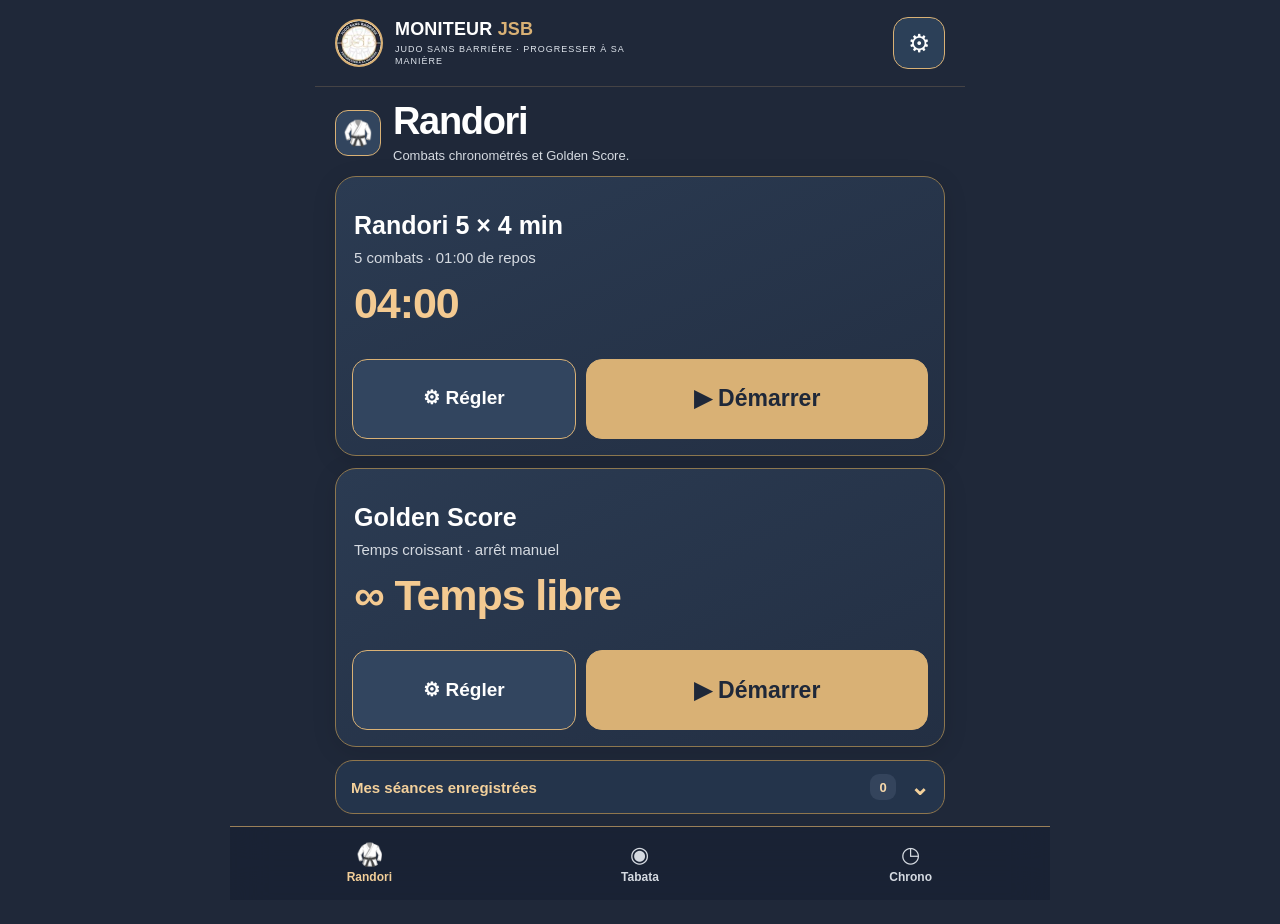
==== commit 481c6e31: "mobile: harmonize inline JSB navy, gold and white theme" ====
--- a/assets/web/index.html
+++ b/assets/web/index.html
@@ -3,7 +3,7 @@
 <head>
 <meta charset="UTF-8" />
 <meta name="viewport" content="width=device-width,initial-scale=1,viewport-fit=cover" />
-<meta name="theme-color" content="#1F293B" />
+<meta name="theme-color" content="#1F2839" />
 <meta name="description" content="Moniteur JSB : minuteurs Randori, Golden Score, Tabata et chronomètre. Signaux sportifs, fonctionnement hors ligne et interface adaptée au dojo." />
 
 
@@ -24,7 +24,7 @@
 
 <style id="jsb-premium-theme">
 :root{
- --bg:#1f293b;--surface:#243349;--surface2:#2c3b51;
+ --bg:#1F2839;--surface:#243349;--surface2:#2c3b51;
  --line:#9e804e;--text:#faf9f5;--muted:#d6d5d0;
  --cyan:#e1b36f;--green:#79d9bb;--orange:#f4cb91;--red:#ff9696;
  color-scheme:dark
@@ -43,18 +43,18 @@
 .card .arrow{color:#dfbb7f}
 .nav{background:#172239f5;border-top:1px solid #b28b53}
 .nav button{color:#d1d2d6}.nav button[aria-current=page]{color:#efc581}
-.primary{background:#dbae6b;color:#172339;box-shadow:0 9px 24px #00000025}
+.primary{background:#D9B175;color:#172339;box-shadow:0 9px 24px #00000025}
 .primary:active{background:#f2ca8b}
 .secondary{background:#263752;border-color:#b18a56;color:#fff}
 .sheet{background:#1f2c40;border-color:#b18a56}
 .field input,.field select{background:#1b273b;color:#fff;border-color:#ab8b5d}
 .icon-btn{background:#28394f;border-color:#b18a56}
-.timer{background:#1f293b;color:#fff}
-.timer[data-phase=effort],.timer[data-phase=rest],.timer[data-phase=prep]{background:#1f293b}
+.timer{background:#1F2839;color:#fff}
+.timer[data-phase=effort],.timer[data-phase=rest],.timer[data-phase=prep]{background:#1F2839}
 .timer .clock{color:#fff}
 .timer .phase-chip{color:#f0c383;border-color:#c99d60}
-.prog{background:#36445b}.prog>span{background:#dbae6b}
-input[type="checkbox"],input[type="range"]{accent-color:#dbae6b}
+.prog{background:#36445b}.prog>span{background:#D9B175}
+input[type="checkbox"],input[type="range"]{accent-color:#D9B175}
 button:focus-visible,input:focus-visible,select:focus-visible{outline-color:#f3cd93}
 
 /* MONITEUR JSB — Affichage minuteur en paysage sur smartphone
--- a/assets/web/premium_v2.css
+++ b/assets/web/premium_v2.css
@@ -2,13 +2,13 @@
    Four primary training modes. Colors taken from the JSB blue, ivory and gold identity.
    Safe-area layout, visible focus rings, large targets and reduced motion are first class. */
 :root {
-  --bg:#1F293B;
+  --bg:#1F2839;
   --surface:#26364D;
   --surface2:#30415A;
   --line:#927548;
-  --text:#F8F7F2;
+  --text:#FFFFFF;
   --muted:#D5DAE1;
-  --cyan:#DBAE6B;
+  --cyan:#D9B175;
   --green:#83DBC0;
   --orange:#F2CA8B;
   --red:#FFB5B1;
@@ -26,8 +26,8 @@
   max-width:820px; margin:auto; padding:calc(env(safe-area-inset-top,0px) + 17px) 20px 17px;
   border-bottom:1px solid #A7844B55;
 }
-.mark { width:48px;height:48px;border:2px solid #DBAE6B;
-  background:#F8F7F2;border-radius:50%;box-shadow:none;overflow:hidden; }
+.mark { width:48px;height:48px;border:2px solid #D9B175;
+  background:#FFFFFF;border-radius:50%;box-shadow:none;overflow:hidden; }
 .brand-title { font-weight:850; letter-spacing:.025em; font-size:18px; }
 .subbrand { font-size:9px; letter-spacing:.11em; max-width:235px; line-height:1.35; }
 .icon-btn { color:var(--text);border-color:#A7844B;background:#26364D; }
@@ -48,7 +48,7 @@
 .quick-bar strong { font-size:18px; overflow:hidden;white-space:nowrap;text-overflow:ellipsis; }
 .quick-bar small { color:#D5DAE1; font-size:12px; }
 .quick-action { flex:none; min-width:122px; min-height:54px; border-radius:14px;
-  background:#DBAE6B; border:1px solid #DBAE6B; color:#152035;
+  background:#D9B175; border:1px solid #D9B175; color:#152035;
   font-size:15px; font-weight:850;padding:0 17px; }
 .home-section-head { margin-bottom:11px; }
 .home-section-head h2 { font-size:21px; }
@@ -61,7 +61,7 @@
   box-shadow:none;overflow:hidden;
 }
 .mode-open { display:flex;gap:13px;flex:1;min-width:0;
-  background:transparent;color:#F8F7F2;border:0;min-height:58px;
+  background:transparent;color:#FFFFFF;border:0;min-height:58px;
   padding:0;text-align:left;align-items:center; }
 .mode-open .glyph { display:grid;place-items:center;flex:none;width:48px;height:48px;
   border-radius:17px;background:#344761;border:1px solid #A68750;
@@ -71,7 +71,7 @@
 .mode-info small { font-size:12px;color:#D5DAE1;line-height:1.45; }
 .mode-info .mode-duration { font-size:12px;color:#F0CC94;font-weight:720; }
 .mode-play { width:50px;height:50px;flex:none;border-radius:16px;
-  background:#DBAE6B;color:#152035;border:1px solid #DBAE6B;
+  background:#D9B175;color:#152035;border:1px solid #D9B175;
   display:grid;place-items:center;font-size:22px;font-weight:900; }
 .mode-tile[data-kind=golden] .glyph { border-color:#91A7C8; }
 .mode-tile[data-kind=random] .glyph { border-color:#8BD4C8; }
@@ -82,7 +82,7 @@
   font-weight:750;display:flex;gap:12px;align-items:center;justify-content:space-between;
   list-style:none; }
 .library-panel>summary::-webkit-details-marker{display:none}
-.library-panel>summary:after{content:"⌄";font-size:22px;color:#DBAE6B;transform:rotate(0deg)}
+.library-panel>summary:after{content:"⌄";font-size:22px;color:#D9B175;transform:rotate(0deg)}
 .library-panel[open]>summary:after{transform:rotate(180deg)}
 .library-panel>summary .custom-count { margin-left:auto;font-size:12px;
   color:#F0D39F;font-weight:650; }
@@ -103,8 +103,8 @@
 .nav button[aria-current=page]{color:#F6CE92;}
 .nav .ni { font-size:22px; }
 .nav .nl { font-size:12px; }
-.primary { background:#DBAE6B;color:#152035;border:1px solid #DBAE6B;box-shadow:none; }
-.secondary { background:#26364D;border:1px solid #A7844B;color:#F8F7F2; }
+.primary { background:#D9B175;color:#152035;border:1px solid #D9B175;box-shadow:none; }
+.secondary { background:#26364D;border:1px solid #A7844B;color:#FFFFFF; }
 .top-intro { padding-top:26px; }
 .top-intro h1 { font-size:29px; }
 .panel {background:#26364D;border-color:#816C4B;}
@@ -113,7 +113,7 @@
 .hist-row .status {color:#8DE6C7;}
 .hist-row .status.interrupted {color:#F2CA8B;}
 .history-replay { min-width:48px;min-height:48px;border-radius:12px;
-  border:1px solid #A7844B;background:#30415A;color:#F8F7F2; }
+  border:1px solid #A7844B;background:#30415A;color:#FFFFFF; }
 .setting { min-height:72px; }
 .setting small { color:#D5DAE1; }
 .footnote { color:#D5DAE1; }
@@ -134,31 +134,31 @@
   background:linear-gradient(0deg,#1F2D42 84%,#1F2D4200); }
 .editor-actions button { min-height:56px; }
 .field label,.duration-title { color:#E8E8E7; }
-.field input,.field select { background:#152439;color:#F8F7F2;border-color:#947952; }
+.field input,.field select { background:#152439;color:#FFFFFF;border-color:#947952; }
 .duration-pickers select { font-size:19px;font-weight:750; }
 .field.wide { grid-column:span 2; }
 .timer { background:#152035!important;padding:
   calc(env(safe-area-inset-top,0px) + 20px) 20px
   calc(env(safe-area-inset-bottom,0px) + 20px); }
 .timer .timer-head { flex:none; }
-.timer-head strong { color:#DBAE6B;font-size:11px;letter-spacing:.09em; }
+.timer-head strong { color:#D9B175;font-size:11px;letter-spacing:.09em; }
 .timer-head small { color:#D5DAE1; }
-#timerTitle { color:#F8F7F2!important; font-weight:720; }
+#timerTitle { color:#FFFFFF!important; font-weight:720; }
 .timer-main { overflow:hidden; }
 .timer .phase-chip { background:#293C54!important;color:#F5D49B!important;
-  border:1px solid #DBAE6B!important;font-size:14px; }
-.timer .clock { color:#F8F7F2; letter-spacing:-.065em; line-height:1.04;
+  border:1px solid #D9B175!important;font-size:14px; }
+.timer .clock { color:#FFFFFF; letter-spacing:-.065em; line-height:1.04;
   font-size:clamp(76px,25vw,160px); font-weight:850;margin:14px 0 5px; }
 .timer .cycle { color:#E5D5BD;font-weight:700;font-size:18px; }
-.timer .paused {margin-top:10px; background:#30415A;border-color:#DBAE6B;
-  color:#F8F7F2;font-weight:700; }
+.timer .paused {margin-top:10px; background:#30415A;border-color:#D9B175;
+  color:#FFFFFF;font-weight:700; }
 .timer-controls .prog{background:#45536A;height:10px;}
-.timer .prog>span {background:#DBAE6B!important;}
+.timer .prog>span {background:#D9B175!important;}
 .timer .next {color:#D5DAE1;}
 .timer-actions { margin-top:3px; }
 .timer-actions button { min-height:60px;font-size:17px;font-weight:850; }
-.timer-actions .primary { background:#DBAE6B;color:#152035; }
-.timer-actions .danger { background:#29384E;color:#F8F7F2;
+.timer-actions .primary { background:#D9B175;color:#152035; }
+.timer-actions .danger { background:#29384E;color:#FFFFFF;
   border:1px solid #A7844B; }
 .timer .caption { color:#C8D2DD; }
 .timer .amrap-counter button { border-color:#A7844B; }
@@ -177,13 +177,13 @@
 .dialog-actions,.summary-actions {display:grid;gap:10px;margin-top:22px;}
 .dialog-actions button,.summary-actions button{min-height:56px;}
 .summary-check{margin:0 auto 15px;display:grid;place-items:center;
-  width:58px;height:58px;border:2px solid #DBAE6B;border-radius:50%;
+  width:58px;height:58px;border:2px solid #D9B175;border-radius:50%;
   color:#F5D49B;font-size:28px; }
 .summary-card { text-align:center; }
 .summary-stats {display:grid;grid-template-columns:1fr 1fr;gap:10px;margin-top:20px;}
 .summary-stat{border:1px solid #766341;border-radius:15px;background:#1B2B42;padding:16px 10px;}
 .summary-stat strong{display:block;font-size:25px;line-height:1.1;
-  font-variant-numeric:tabular-nums;color:#F8F7F2;}
+  font-variant-numeric:tabular-nums;color:#FFFFFF;}
 .summary-stat span{display:block;color:#D5DAE1;font-size:12px;margin-top:7px;}
 @media (min-width:620px) and (orientation:portrait) {
   .mode-grid {grid-template-columns:repeat(2,minmax(0,1fr));}
@@ -232,9 +232,9 @@
  font-size:11px;font-weight:800;margin:0 0 9px;}
 .preset-chips{display:flex;flex-wrap:wrap;gap:8px;}
 .preset-chip{min-height:48px;min-width:88px;border:1px solid #9D8052;
- color:#F8F7F2;background:#2C3F57;border-radius:12px;
+ color:#FFFFFF;background:#2C3F57;border-radius:12px;
  padding:9px 13px;font-weight:730;font-size:13px;flex:1;}
-.preset-chip[aria-pressed=true]{border-color:#DBAE6B;background:#DBAE6B;
+.preset-chip[aria-pressed=true]{border-color:#D9B175;background:#D9B175;
  color:#152035;}
 .history-actions{display:flex;gap:12px;align-items:center;flex:none;}
 .history-actions .status{font-size:11px;}
@@ -251,7 +251,7 @@
   box-shadow:0 4px 16px #06132524;
 }
 .mode-accordion[hidden]{display:none!important;}
-.mode-accordion[open]{border-color:#DBAE6B;background:#26384F;}
+.mode-accordion[open]{border-color:#D9B175;background:#26384F;}
 .mode-accordion-head{
   cursor:pointer;display:flex;align-items:center;gap:14px;
   list-style:none;min-height:84px;padding:14px 16px;
@@ -271,7 +271,7 @@
 .mode-group-title{
   display:flex;flex:1;flex-direction:column;gap:5px;min-width:0;
 }
-.mode-group-title strong{font-size:19px;font-weight:830;color:#F8F7F2;}
+.mode-group-title strong{font-size:19px;font-weight:830;color:#FFFFFF;}
 .mode-group-title small{font-size:13px;line-height:1.35;color:#D5DAE1;}
 .mode-chevron{
   display:grid;place-items:center;flex:none;width:32px;height:48px;
@@ -290,7 +290,7 @@
 .mode-option-configure{
   display:flex;align-items:center;gap:6px;flex:1;min-width:0;
   border:0;background:transparent;text-align:left;
-  padding:7px 5px 7px 8px;color:#F8F7F2;
+  padding:7px 5px 7px 8px;color:#FFFFFF;
   min-height:59px;
 }
 .mode-option-info{
@@ -312,8 +312,8 @@
 .mode-option-play{
   display:grid;place-items:center;flex:none;
   width:54px;min-height:54px;border-radius:12px;
-  color:#17243A;background:#DBAE6B;
-  border:1px solid #DBAE6B;font-size:21px;font-weight:900;
+  color:#17243A;background:#D9B175;
+  border:1px solid #D9B175;font-size:21px;font-weight:900;
 }
 .mode-option-play:active{background:#F2CA8B;}
 .mode-option button:focus-visible{outline:3px solid #F2CA8B;outline-offset:0;}
@@ -346,7 +346,7 @@
 .mode-accordion:not([open]) > .mode-accordion-body{display:none!important;}
 .field[hidden]{display:none!important;}
 .music-ducking-info{
-  padding:12px 14px;background:#22354A;border-left:3px solid #DBAE6B;
+  padding:12px 14px;background:#22354A;border-left:3px solid #D9B175;
   border-radius:9px;color:#E1E5EA;font-size:13px;line-height:1.5;
   margin:12px 0;
 }
@@ -365,14 +365,14 @@
 .settings-section-heading{display:flex;align-items:flex-start;gap:12px;margin-bottom:16px;}
 .settings-section-heading>div{min-width:0;flex:1;}
 .settings-section-heading h2{
-  margin:0 0 5px;color:#F8F7F2;font-size:19px;line-height:1.22;
+  margin:0 0 5px;color:#FFFFFF;font-size:19px;line-height:1.22;
   letter-spacing:-.35px;
 }
 .settings-section-heading p{margin:0;font-size:13px;line-height:1.48;color:#D5DAE1;}
 .settings-section-heading p strong{color:#F4CE96;}
 .settings-step{
   display:grid;place-items:center;flex:none;width:34px;height:34px;
-  background:#DBAE6B;color:#182338;border-radius:11px;
+  background:#D9B175;color:#182338;border-radius:11px;
   font-size:16px;font-weight:900;
 }
 .settings-switch{
@@ -381,7 +381,7 @@
 }
 .settings-switch+.settings-switch{border-top:1px solid #8D76526B;}
 .settings-switch>span{min-width:0;flex:1;display:flex;flex-direction:column;gap:6px;}
-.settings-switch strong{font-size:16px;color:#F8F7F2;line-height:1.3;}
+.settings-switch strong{font-size:16px;color:#FFFFFF;line-height:1.3;}
 .settings-switch small{color:#D5DAE1;font-size:12px;line-height:1.4;}
 .settings-switch input[type=checkbox]{
  appearance:none;-webkit-appearance:none;position:relative;flex:none;
@@ -393,15 +393,15 @@
  border-radius:50%;background:#fff;transition:transform .16s ease;
 }
 .settings-switch input[type=checkbox]:checked{
- background:#DBAE6B;border-color:#DBAE6B;
-}
-.settings-switch input[type=checkbox]:checked::after{transform:translateX(24px);background:#1F293B;}
+ background:#D9B175;border-color:#D9B175;
+}
+.settings-switch input[type=checkbox]:checked::after{transform:translateX(24px);background:#1F2839;}
 .settings-switch input[type=checkbox]:focus-visible{outline:3px solid #fff;outline-offset:4px;}
 .settings-volume{margin-top:4px;padding:14px 0 0;border-top:1px solid #8D76526B;border-bottom:0;}
 .settings-volume .volume-heading{font-size:15px;}
 .settings-volume #volumeValue{font-size:19px;color:#F2C989;font-weight:800;}
 .settings-volume .volume-help{font-size:12px;line-height:1.5;margin:10px 0;}
-.settings-volume input[type=range]{accent-color:#DBAE6B;min-height:50px;}
+.settings-volume input[type=range]{accent-color:#D9B175;min-height:50px;}
 .settings-test-main{
   display:flex;justify-content:center;align-items:center;
   width:100%;min-height:56px;font-size:16px;border-radius:14px;margin-top:10px;
@@ -426,11 +426,11 @@
 .signal-card{
  display:flex;flex-direction:column;gap:7px;align-items:flex-start;text-align:left;
  min-width:0;min-height:123px;padding:13px 12px;border-radius:16px;
- border:1px solid #78839A;background:#1E2B40;color:#F8F7F2;
+ border:1px solid #78839A;background:#1E2B40;color:#FFFFFF;
  cursor:pointer;transition:border-color .12s ease,background .12s ease;
 }
 .signal-card[aria-checked=true]{
- border:2px solid #DBAE6B;background:#34445A;padding:12px 11px;
+ border:2px solid #D9B175;background:#34445A;padding:12px 11px;
 }
 .signal-card>span:first-child{
  display:flex;align-items:center;justify-content:space-between;gap:5px;
@@ -447,7 +447,7 @@
  color:#EED3A8;font-size:14px;
 }
 .signal-card[aria-checked=true] .signal-check{
- background:#DBAE6B;color:#1F293B;font-weight:900;
+ background:#D9B175;color:#1F2839;font-weight:900;
 }
 .signal-card strong{font-size:14px;line-height:1.3;font-weight:770;}
 .signal-card small{font-size:11px;color:#D5DAE1;line-height:1.35;}
@@ -461,7 +461,7 @@
 .settings-detail>summary{
  cursor:pointer;min-height:59px;padding:14px;
  display:flex;align-items:center;justify-content:space-between;gap:9px;
- font-size:14px;font-weight:780;color:#F8F7F2;list-style:none;
+ font-size:14px;font-weight:780;color:#FFFFFF;list-style:none;
 }
 .settings-detail>summary::-webkit-details-marker{display:none;}
 .settings-detail>summary::after{
@@ -482,12 +482,12 @@
  padding:14px 12px;border-top:1px solid #78839A70;
 }
 .settings-cue-row>div{grid-column:1/-1;display:flex;flex-direction:column;gap:4px;}
-.settings-cue-row label{font-size:14px;font-weight:760;color:#F8F7F2;}
+.settings-cue-row label{font-size:14px;font-weight:760;color:#FFFFFF;}
 .settings-cue-row small{color:#D5DAE1;font-size:12px;}
 .settings-cue-row select{
  min-width:0;width:100%;height:48px;padding:0 9px;
  border:1px solid #B09361;border-radius:10px;
- font-size:14px;background:#1F293B;color:#F8F7F2;
+ font-size:14px;background:#1F2839;color:#FFFFFF;
 }
 .settings-sample{margin:0;min-width:0;min-height:48px;padding:0 8px;border-radius:10px;font-size:12px;}
 .settings-reset{
@@ -524,7 +524,7 @@
   gap:5px 12px;margin:7px 0 12px;
 }
 .signal-category-heading strong{
-  font-size:14px;font-weight:800;color:#F8F7F2;
+  font-size:14px;font-weight:800;color:#FFFFFF;
 }
 .signal-category-heading span{
   font-size:11px;font-weight:700;color:#F3D19F;
@@ -536,7 +536,7 @@
   min-height:131px;
 }
 .signal-card[aria-checked=true] .signal-action:before{
-  content:'✓ ';color:#F8F7F2;
+  content:'✓ ';color:#FFFFFF;
 }
 @media (max-width:380px){
  .signal-category-heading{align-items:flex-start;}
@@ -547,18 +547,18 @@
 /* JSB v2.7 — four independent training spaces, accessible global settings */
 .app > header {
   position:sticky; top:0; z-index:75;
-  background:#1F293BF5; backdrop-filter:blur(12px);
+  background:#1F2839F5; backdrop-filter:blur(12px);
   -webkit-backdrop-filter:blur(12px);
 }
 #settingsQuick {
   display:grid;place-items:center;flex:none;
   width:52px;height:52px;min-width:52px;min-height:52px;
-  background:#2C4058;color:#F8F7F2;
-  border:1.5px solid #DBAE6B;border-radius:15px;
+  background:#2C4058;color:#FFFFFF;
+  border:1.5px solid #D9B175;border-radius:15px;
   font-size:25px;
 }
 #settingsQuick[aria-pressed="true"] {
-  background:#DBAE6B;color:#152035;
+  background:#D9B175;color:#152035;
 }
 .nav {
   display:grid!important;
@@ -580,7 +580,7 @@
 .mode-page-glyph{
   display:grid;place-items:center;flex:none;
   width:68px;height:68px;border-radius:21px;
-  background:#32455E;border:1px solid #DBAE6B;
+  background:#32455E;border:1px solid #D9B175;
   font-size:32px;color:#F2D1A1;
 }
 .mode-page-body{display:grid;gap:12px;}
@@ -594,14 +594,14 @@
 .mode-page-body .mode-option-duration{font-size:12px;}
 .mode-page-body .mode-option-play{width:62px;min-height:62px;font-size:23px;}
 .mode-page-tip{
-  margin-top:20px;padding:15px;border-left:3px solid #DBAE6B;
+  margin-top:20px;padding:15px;border-left:3px solid #D9B175;
   background:#283B53;border-radius:10px;
   color:#D5DAE1;font-size:13px;line-height:1.55;
 }
 /* Pause time editor uses a short accessible form, never overlays clock */
 .adjust-time-trigger{
   width:100%;margin:0 0 8px;min-height:52px;
-  border:1px solid #DBAE6B;background:#2C3C54;
+  border:1px solid #D9B175;background:#2C3C54;
   border-radius:13px;color:#F5D8B0;font-weight:790;font-size:15px;
 }
 .adjust-time-trigger[hidden]{display:none!important;}
@@ -612,16 +612,16 @@
 .adjust-time-box h2{margin-bottom:8px;}
 .adjust-time-box #pauseTimeHelp{font-size:13px;margin:0 0 18px;}
 .adjust-time-current>label,.adjust-future-item>label{
-  display:block;font-size:13px;font-weight:760;color:#F8F7F2;margin-bottom:10px;
+  display:block;font-size:13px;font-weight:760;color:#FFFFFF;margin-bottom:10px;
 }
 .adjust-mmss{display:flex;align-items:center;gap:8px;}
-.adjust-colon{font-size:26px;color:#DBAE6B;font-weight:800;}
+.adjust-colon{font-size:26px;color:#D9B175;font-weight:800;}
 .adjust-number{flex:1;min-width:0;display:flex;flex-direction:column;gap:6px;}
 .adjust-number input{
   box-sizing:border-box;width:100%;height:58px;
   text-align:center;font:800 27px/1 system-ui,sans-serif;
   font-variant-numeric:tabular-nums;
-  color:#F8F7F2;background:#17283F;
+  color:#FFFFFF;background:#17283F;
   border:1px solid #B08D58;border-radius:12px;
 }
 .adjust-number input:focus-visible{outline:3px solid #F2CA8B;outline-offset:2px;}
@@ -629,7 +629,7 @@
 .adjust-quick{display:grid;grid-template-columns:repeat(4,minmax(0,1fr));gap:7px;margin-top:16px;}
 .adjust-quick button{
   min-width:0;min-height:48px;border:1px solid #9B7D57;
-  background:#30435A;color:#F8F7F2;border-radius:10px;
+  background:#30435A;color:#FFFFFF;border-radius:10px;
   font-size:13px;font-weight:730;
 }
 .adjust-future{margin-top:20px;padding-top:16px;border-top:1px solid #927548;}
@@ -667,12 +667,12 @@
   display:flex;flex-direction:column;gap:13px;
   margin:0 0 18px;padding:16px;
   background:linear-gradient(135deg,#334962,#26374E);
-  border:1.5px solid #DBAE6B;border-radius:18px;
+  border:1.5px solid #D9B175;border-radius:18px;
 }
 .recent-timer[hidden]{display:none!important;}
 .recent-info{display:flex;flex-direction:column;gap:5px;min-width:0;}
 .recent-eyebrow{color:#F3D19F;letter-spacing:.1em;font-size:10px;font-weight:850;}
-.recent-info strong{color:#F8F7F2;font-size:19px;overflow-wrap:anywhere;}
+.recent-info strong{color:#FFFFFF;font-size:19px;overflow-wrap:anywhere;}
 .recent-info small{color:#DEE2EA;font-size:12px;line-height:1.4;}
 .recent-actions{display:grid;grid-template-columns:1fr 1.35fr;gap:9px;}
 .recent-actions button{min-height:52px;border-radius:13px;font-weight:780;}
@@ -700,10 +700,10 @@
 /* Timers saved for later are visible directly in their training section. */
 .saved-workouts{margin-top:24px;padding:17px 0 0;border-top:1px solid #7F7157}
 .saved-workouts-heading{display:flex;flex-direction:column;gap:12px;margin-bottom:12px}
-.saved-workouts-heading h2{font-size:18px;line-height:1.25;color:#F8F7F2}
+.saved-workouts-heading h2{font-size:18px;line-height:1.25;color:#FFFFFF}
 .saved-workouts-actions{display:flex;flex-wrap:wrap;gap:8px}
 .saved-workouts-actions button{min-height:48px;padding:9px 14px;flex:1;min-width:120px;
- background:#2E4057;border:1px solid #DBAE6B;border-radius:12px;
+ background:#2E4057;border:1px solid #D9B175;border-radius:12px;
  font-size:13px;font-weight:790;color:#F4D2A4}
 .saved-workouts-actions button:focus-visible{outline:3px solid #F2CA8B;outline-offset:2px}
 .saved-workouts-list{display:grid;gap:10px}
@@ -807,11 +807,11 @@
  background:#26384F;border:1px solid #8D7856;
  padding:14px;border-radius:17px;gap:10px;
 }
-.simple-editor-sheet .duration-title{font-size:17px;font-weight:790;color:#F8F7F2}
+.simple-editor-sheet .duration-title{font-size:17px;font-weight:790;color:#FFFFFF}
 .large-stepper{display:grid;grid-template-columns:62px minmax(0,1fr) 62px;align-items:center;gap:10px}
 .large-stepper>button{
  display:grid;place-items:center;min-width:56px;min-height:60px;
- background:#344963;border:1px solid #B79462;color:#F8F7F2;
+ background:#344963;border:1px solid #B79462;color:#FFFFFF;
  font-size:32px;font-weight:750;border-radius:14px;padding:0
 }
 .large-stepper>button:active{background:#526B86}
@@ -1168,17 +1168,17 @@
 .randori-bips-field{border-color:#B58D55!important;background:#2B4059!important}
 .randori-bips-switch{display:flex;align-items:center;justify-content:space-between;gap:12px;min-height:58px;cursor:pointer}
 .randori-bips-switch>span{min-width:0;display:flex;flex-direction:column;gap:6px}
-.randori-bips-switch strong{font-size:17px;color:#F8F7F2}
+.randori-bips-switch strong{font-size:17px;color:#FFFFFF}
 .randori-bips-switch small{font-size:13px;line-height:1.4;color:#D5DAE1}
 .randori-bips-switch input{appearance:none;-webkit-appearance:none;position:relative;flex:none;cursor:pointer;width:58px;height:34px;margin:0;border-radius:99px;background:#53657B;border:2px solid #9CB0C8}
-.randori-bips-switch input:checked{background:#DBAE6B;border-color:#DBAE6B}
+.randori-bips-switch input:checked{background:#D9B175;border-color:#D9B175}
 .randori-bips-switch input::after{content:'';position:absolute;top:3px;left:3px;width:24px;height:24px;background:#fff;border-radius:50%;transition:transform .15s ease}
 .randori-bips-switch input:checked::after{transform:translateX(24px);background:#152035}
 .randori-bips-switch input:focus-visible{outline:3px solid #F5D7A4;outline-offset:4px}
 .randori-bip-frequency{display:grid;gap:9px;padding-top:12px}
 .randori-bip-frequency[hidden]{display:none!important}
-.randori-bip-frequency label{font-size:15px;font-weight:740;color:#F8F7F2}
-.randori-bip-frequency select{width:100%;height:60px;border-radius:13px;border:1px solid #B18F58;background:#162740;font-size:19px;font-weight:760;color:#F8F7F2;padding:0 14px}
+.randori-bip-frequency label{font-size:15px;font-weight:740;color:#FFFFFF}
+.randori-bip-frequency select{width:100%;height:60px;border-radius:13px;border:1px solid #B18F58;background:#162740;font-size:19px;font-weight:760;color:#FFFFFF;padding:0 14px}
 @media(prefers-reduced-motion:reduce){.randori-bips-switch input::after{transition:none}}
 
 /* JSB v3.4 — settings parity with Randori: large Chrono quick start options. */
@@ -1188,11 +1188,11 @@
 }
 .simple-editor-sheet .chrono-start-choices button{
  min-width:0;min-height:62px;padding:9px 6px;border:1.5px solid #B79462;
- border-radius:14px;background:#344963;color:#F8F7F2;
+ border-radius:14px;background:#344963;color:#FFFFFF;
  font-size:clamp(17px,4.4vw,21px);font-weight:800
 }
 .simple-editor-sheet .chrono-start-choices button[aria-pressed="true"]{
- background:#DBAE6B;color:#152035;border-color:#DBAE6B
+ background:#D9B175;color:#152035;border-color:#D9B175
 }
 .simple-editor-sheet #chronoStartHint{color:#D5DAE1;font-size:13px;line-height:1.45}
 @media(prefers-reduced-motion:reduce){
@@ -1212,7 +1212,7 @@
  display:flex;align-items:center;justify-content:center;
  width:100%;min-width:0;min-height:clamp(62px,9vh,80px);
  padding:8px 5px;border-radius:15px;
- border:1.5px solid #DBAE6B;background:#32455F;color:#F8F7F2;
+ border:1.5px solid #D9B175;background:#32455F;color:#FFFFFF;
  font-size:clamp(15px,3.8vw,19px);font-weight:850;line-height:1.2
 }
 .mode-page-body .mode-option-play{width:100%;margin:0;min-height:clamp(62px,9vh,80px)}
@@ -1263,7 +1263,7 @@
   height:100%;
   max-height:none;
   background:#030810c9;
-  color:#F8F7F2;
+  color:#FFFFFF;
   z-index:1000;
   overflow:hidden;
   align-items:flex-end;
--- a/assets/web/jsb_refinement.css
+++ b/assets/web/jsb_refinement.css
@@ -11,7 +11,7 @@
 .app>header .brand-title{letter-spacing:.01em}
 .app>header .subbrand{color:#DFE5ED}
 .app>header .icon-btn{border-radius:14px;border-color:#8A744F}
-.nav{background:#192334f7;border-top-color:#9A8059}
+.nav{display:grid!important;grid-template-columns:repeat(3,minmax(0,1fr))!important;background:#192334f7;border-top-color:#9A8059}
 .nav button{min-height:48px}
 .nav button[aria-current=page]{color:#F2CE98}
 /* Luc Léger reste volontairement réservé à validation du protocole. */
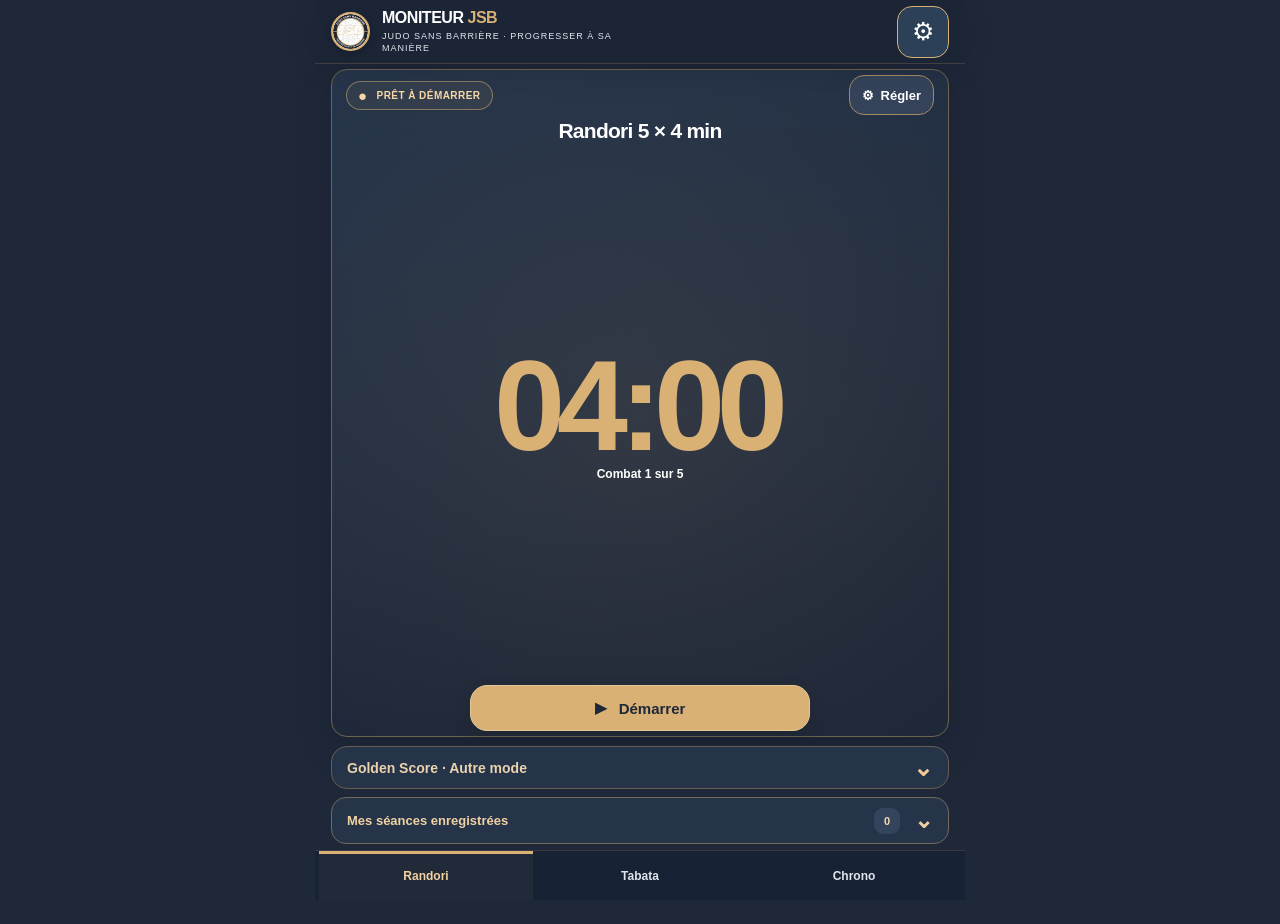
==== commit a3027489: "mobile: deliver redesigned JSB timer home while preserving native audio and offline features" ====
--- a/assets/web/index.html
+++ b/assets/web/index.html
@@ -212,6 +212,7 @@
 }
 </style>
 <link rel="stylesheet" href="./jsb_refinement.css" />
+<link rel="stylesheet" href="./jsb_interface_v4.css" />
 </head>
 <body>
 <div class="app" id="app">
@@ -784,38 +785,78 @@
    description:'Réactivité · '+({low:'bips espacés',medium:'bips normaux',high:'bips fréquents'}[w.frequency]||'bips normaux'),
  };
 }
+/* JSB v4 — écran simplifié, réellement différent des anciennes cartes.
+ * Le moteur de séance et les réglages existants sont réutilisés sans copie.
+ */
 function buildModeOption(key) {
  const base=standard.find(w=>w.id===key);
  if(!base)return null;
- const w=primaryWorkout(base),info=modeOptionMeta(key,w);
- const row=document.createElement('div');row.className='mode-option';row.dataset.kind=key;
- const configure=document.createElement('button');
- configure.type='button';configure.className='mode-option-configure';
- configure.setAttribute('aria-label','Configurer '+info.title);
- configure.setAttribute('aria-haspopup','dialog');
- configure.setAttribute('aria-controls','editorModal');
- const labels=document.createElement('span');labels.className='mode-option-info';
- const heading=document.createElement('strong');heading.textContent=info.title;
- const description=document.createElement('small');description.textContent=info.description;
- const duration=document.createElement('span');duration.className='mode-option-duration';
- duration.textContent=['golden','chrono'].includes(key)?'∞ Temps libre':pretty(w.work);
- duration.setAttribute('aria-label',['golden','chrono'].includes(key)?'Chronomètre sans limite':'Durée de travail '+pretty(w.work));
- labels.append(heading,description,duration);
- configure.classList.add('mode-option-content');
- configure.append(labels);
- configure.addEventListener('click',()=>openEditor(primaryWorkout(base)));
- const controls=document.createElement('div');controls.className='mode-option-actions';
- const edit=document.createElement('button');edit.type='button';
- edit.className='mode-option-settings secondary';edit.textContent='⚙ Régler';
+ const w=primaryWorkout(base);
+ const info=modeOptionMeta(key,w);
+ const primary=['randori','tabata','chrono'].includes(key);
+ const make=(tag,cls,text)=>{
+   const el=document.createElement(tag);
+   if(cls)el.className=cls;
+   if(text!==undefined)el.textContent=text;
+   return el;
+ };
+ const open=()=>openEditor(primaryWorkout(base));
+ const launch=()=>startWorkout(primaryWorkout(base));
+ if(!primary){
+   const row=make('div','jsb-secondary-option');
+   row.dataset.kind=key;
+   const details=make('div','jsb-secondary-details');
+   details.append(make('strong','',info.title),make('small','',info.description));
+   const actions=make('div','jsb-secondary-actions');
+   const edit=make('button','jsb-secondary-edit','⚙ Régler');
+   edit.type='button';
+   edit.setAttribute('aria-label','Régler '+info.title);
+   edit.setAttribute('aria-haspopup','dialog');
+   edit.setAttribute('aria-controls','editorModal');
+   edit.addEventListener('click',open);
+   const play=make('button','jsb-secondary-play','▶ Démarrer');
+   play.type='button';
+   play.setAttribute('aria-label','Démarrer '+info.title);
+   play.addEventListener('click',launch);
+   actions.append(edit,play);
+   row.append(details,actions);
+   return row;
+ }
+ const hero=make('section','jsb-home-hero');
+ hero.dataset.kind=key;
+ hero.setAttribute('aria-label','Minuteur '+(key==='chrono'?'Chronomètre':key==='tabata'?'Tabata':'Randori'));
+ const top=make('div','jsb-home-top');
+ const status=make('div','jsb-home-status');
+ status.append(make('span','jsb-home-status-dot','●'),make('span','','PRÊT À DÉMARRER'));
+ const edit=make('button','jsb-home-config');
+ edit.type='button';
+ edit.append(make('span','','⚙'),make('span','','Régler'));
  edit.setAttribute('aria-label','Ouvrir les réglages de '+info.title);
- edit.setAttribute('aria-haspopup','dialog');edit.setAttribute('aria-controls','editorModal');
- edit.addEventListener('click',()=>openEditor(primaryWorkout(base)));
- const play=document.createElement('button');
- play.type='button';play.className='mode-option-play';
- play.textContent='▶ Démarrer';play.setAttribute('aria-label','Démarrer '+info.title);
- play.addEventListener('click',()=>startWorkout(primaryWorkout(base)));
- controls.append(edit,play);row.append(configure,controls);
- return row;
+ edit.setAttribute('aria-haspopup','dialog');
+ edit.setAttribute('aria-controls','editorModal');
+ edit.addEventListener('click',open);
+ top.append(status,edit);
+ const heading=make('div','jsb-home-heading');
+ heading.append(make('strong','',info.title),make('small','',info.description));
+ const face=make('div','jsb-home-face');
+ const infinite=key==='chrono';
+ const clock=make('div','jsb-home-time',infinite?'00:00':pretty(w.work));
+ clock.setAttribute('role','img');
+ clock.setAttribute('aria-label',infinite?'Chronomètre libre, départ à zéro':'Durée de travail '+pretty(w.work));
+ const caption=make('div','jsb-home-subphase',
+   key==='randori'?'Combat 1 sur '+w.cycles:
+   key==='tabata'?'Exercice 1 sur '+w.exercises+' · Cycle 1 sur '+w.cycles:
+   'Temps écoulé');
+ const track=make('span','jsb-home-track');
+ track.setAttribute('aria-hidden','true');
+ face.append(clock,caption,track);
+ const play=make('button','jsb-home-start');
+ play.type='button';
+ play.append(make('span','','▶'),make('span','','Démarrer'));
+ play.setAttribute('aria-label','Démarrer '+info.title);
+ play.addEventListener('click',launch);
+ hero.append(top,heading,face,play);
+ return hero;
 }
 function savedWorkoutCard(w){
  const row=document.createElement('div');row.className='mode-option saved-mode-option';
@@ -890,9 +931,21 @@
  ]) {
    const group=$(containerId);
    group.replaceChildren();
-   for(const key of keys){
-     const row=buildModeOption(key);
-     if(row)group.append(row);
+   // L'écran principal n'affiche qu'un grand minuteur.
+   // Golden Score et bips aléatoires sont préservés sous "Autres modes".
+   const main=buildModeOption(keys[0]);
+   if(main)group.append(main);
+   if(keys.length>1){
+     const extras=document.createElement('details');
+     extras.className='jsb-home-extra';
+     const summary=document.createElement('summary');
+     summary.textContent=keys[0]==='randori'?'Golden Score · Autre mode':'Bips aléatoires · Autre mode';
+     extras.append(summary);
+     for(const key of keys.slice(1)){
+       const row=buildModeOption(key);
+       if(row)extras.append(row);
+     }
+     group.append(extras);
    }
  }
  // Backward compatibility: custom HIIT/boxe presets remain in the library.
--- a/assets/web/jsb_interface_v4.css
+++ b/assets/web/jsb_interface_v4.css
@@ -0,0 +1,296 @@
+/* JSB v4.0 — Refonte réelle de l'écran d'accueil des minuteurs.
+ * Interface : choisir (barre 3 onglets), régler (cog), démarrer (CTA).
+ * Conserve le moteur des séances, les presets, l'audio et les accès a11y.
+ */
+:root{
+ --jsb-v4-navy:#1F2839;
+ --jsb-v4-gold:#D9B175;
+ --jsb-v4-ink:#FFFFFF;
+ --jsb-v4-muted:#DCE4EF;
+}
+html,body{background:var(--jsb-v4-navy)}
+.app>header{
+ background:#1B2536!important;
+ box-shadow:0 5px 25px #050A1522;
+ border-bottom:1px solid #D9B17530;
+}
+.app>header .mark{
+ border-color:var(--jsb-v4-gold);
+ box-shadow:0 2px 9px #0003;
+}
+.app>header .brand-title{font-weight:840;letter-spacing:-.03em}
+.app>header .subbrand{letter-spacing:.11em}
+.app>header .icon-btn{border-radius:15px;background:#2C3A50}
+.app>main{min-height:calc(100dvh - var(--nav) - var(--safe))}
+.view.mode-screen.active{
+ display:flex!important;
+ flex-direction:column!important;
+ width:100%;
+ min-height:calc(100dvh - var(--jsb-header-height) - var(--nav) - var(--safe));
+ padding:10px 16px 14px!important;
+ margin:0;
+}
+.mode-screen .mode-page-intro,
+.mode-screen .recent-timer,
+.mode-screen .mode-page-tip{display:none!important}
+.mode-screen .mode-page-body{
+ display:flex!important;
+ flex-direction:column!important;
+ flex:1 1 auto!important;
+ width:100%;
+ min-height:0!important;
+ height:auto!important;
+ gap:9px!important;
+ margin:0!important;
+ padding:0!important;
+ grid-template-columns:none!important;
+ grid-template-rows:none!important;
+}
+.mode-screen .jsb-home-hero{
+ width:100%;
+ min-height:clamp(390px,calc(100dvh - var(--jsb-header-height) - var(--nav) - var(--safe) - 120px),680px);
+ flex:1 1 auto;
+ display:flex;
+ flex-direction:column;
+ align-items:center;
+ justify-content:space-between;
+ text-align:center;
+ gap:15px;
+ padding:20px 15px 22px;
+ border:1px solid #6D644F;
+ border-radius:24px;
+ background:radial-gradient(ellipse 85% 65% at 50% 52%,#D9B17518 0%,transparent 92%),linear-gradient(160deg,#26354B,#1F2839 78%);
+ box-shadow:0 12px 35px #060C1A26;
+ color:#FFFFFF;
+}
+.jsb-home-top{
+ display:flex;align-items:center;justify-content:space-between;
+ gap:12px;width:100%;flex-shrink:0;
+}
+.jsb-home-status{
+ display:inline-flex;align-items:center;gap:9px;
+ background:#D9B17512;
+ border:1px solid #D9B17583;
+ color:#F5D7A8;
+ padding:8px 12px;
+ min-height:40px;
+ border-radius:100px;
+ font-size:11px;font-weight:830;letter-spacing:.045em;
+ white-space:nowrap;
+}
+.jsb-home-status-dot{font-size:15px}
+.jsb-home-config{
+ display:inline-flex;align-items:center;justify-content:center;gap:7px;
+ min-width:48px;min-height:48px;
+ border:1px solid #A38A64;
+ border-radius:15px;
+ color:#FFFFFF;
+ background:#34435A;
+ font-size:13px;
+ font-weight:750;
+ padding:0 12px;
+}
+.jsb-home-config:active{background:#4B5C75}
+.jsb-home-heading{display:flex;flex-direction:column;gap:7px;max-width:100%;align-items:center}
+.jsb-home-heading strong{
+ color:#FFFFFF;
+ font-size:clamp(18px,4vw,25px);
+ font-weight:820;line-height:1.2;letter-spacing:-.035em;
+ overflow-wrap:anywhere;
+}
+.jsb-home-heading small{
+ color:#DCE4EF;
+ font-size:clamp(12px,2.6vw,14px);
+ line-height:1.45;
+ font-weight:530;
+ max-width:520px;
+}
+.jsb-home-face{
+ width:100%;flex:1 1 auto;min-height:0;
+ display:flex;flex-direction:column;align-items:center;justify-content:center;
+ gap:11px;padding:5px 0;
+}
+.jsb-home-time{
+ color:var(--jsb-v4-gold);
+ font-size:clamp(81px,min(21vw,15dvh),158px);
+ font-weight:780;
+ line-height:1.02;
+ letter-spacing:-.065em;
+ font-variant-numeric:tabular-nums;
+ font-feature-settings:"tnum";
+ padding-right:.05em;
+ white-space:nowrap;
+}
+.jsb-home-subphase{color:#FFFFFF;font-size:14px;font-weight:680}
+.jsb-home-track{
+ display:block;
+ width:min(59%,310px);
+ height:5px;border-radius:20px;background:#58647788;
+ margin-top:10px;
+ position:relative;overflow:hidden;
+}
+.jsb-home-track:before{
+ content:"";display:block;width:0;height:100%;
+ background:var(--jsb-v4-gold);border-radius:20px;
+}
+.jsb-home-start{
+ width:min(100%,340px);
+ min-height:60px;
+ flex:none;
+ border:1px solid #E5C793;
+ border-radius:17px;
+ background:var(--jsb-v4-gold);
+ color:#1F2839;
+ font-size:18px;
+ font-weight:850;
+ display:flex;
+ align-items:center;
+ justify-content:center;
+ gap:12px;
+ box-shadow:0 7px 18px #0002;
+}
+.jsb-home-start:active{background:#F1D09B}
+.jsb-home-extra{
+ width:100%;
+ flex:none;
+ border:1px solid #655D50;
+ border-radius:16px;
+ background:#253449;
+ overflow:hidden;
+ margin:0;
+}
+.jsb-home-extra>summary{
+ display:flex;
+ min-height:49px;
+ align-items:center;
+ justify-content:space-between;
+ gap:10px;
+ padding:8px 15px;
+ cursor:pointer;
+ color:#E9D2AD;
+ font-size:14px;font-weight:750;
+ list-style:none;
+}
+.jsb-home-extra>summary::-webkit-details-marker{display:none}
+.jsb-home-extra>summary:after{content:"⌄";font-size:24px;line-height:1;color:#F1CD96}
+.jsb-home-extra[open]>summary:after{content:"⌃"}
+.jsb-home-extra .jsb-secondary-option{
+ display:flex;flex-wrap:wrap;
+ align-items:center;justify-content:space-between;
+ gap:12px;
+ padding:13px 14px 16px;
+ border-top:1px solid #6B6B68;
+}
+.jsb-secondary-details{display:flex;flex-direction:column;gap:5px;flex:1;min-width:130px}
+.jsb-secondary-details strong{font-size:16px;font-weight:790}
+.jsb-secondary-details small{font-size:12px;color:#D3DCE8;line-height:1.4}
+.jsb-secondary-actions{display:flex;gap:7px;align-items:center}
+.jsb-secondary-actions button{
+ min-height:48px;
+ padding:0 13px;
+ border-radius:12px;
+ font-size:13px;
+ font-weight:750;
+}
+.jsb-secondary-edit{color:#FFFFFF;background:#34465F;border:1px solid #A58F6E}
+.jsb-secondary-play{color:#1F2839;background:var(--jsb-v4-gold);border:1px solid var(--jsb-v4-gold)}
+.mode-screen .saved-workouts{
+ background:#253449;
+ border:1px solid #716A5D;
+ border-radius:15px;
+ margin:8px 0 0!important;
+ padding:0!important;
+ flex:none;
+}
+.mode-screen .saved-workouts>summary{
+ padding:9px 15px!important;
+ min-height:48px;
+ color:#F0D1A2;
+ font-size:13px;
+}
+.mode-screen .saved-workouts-count{font-size:11px}
+.nav{
+ max-width:650px;
+ display:grid!important;
+ grid-template-columns:repeat(3,minmax(0,1fr))!important;
+ background:#182336f8;
+ border-top:1px solid #A88C613b;
+}
+.nav button{
+ min-width:0!important;
+ min-height:48px!important;
+ color:#DFE5ED;
+ transition:color .15s ease;
+}
+.nav button[aria-current=page]{
+ color:#F2D39F;
+ background:#D9B1750d;
+ box-shadow:inset 0 3px 0 #D9B175;
+}
+.nav [data-nav="luc-leger"]{display:none!important}
+.nav .ni{font-size:20px}
+.nav .nl{font-size:12px}
+/* Le minuteur en cours reste prioritaire, indépendant de la vue d'accueil. */
+#timer .timer-main{border-radius:20px}
+#timer .timer-main .clock{font-weight:780}
+/* Plus d'espace central et commandes à portée de pouce en portrait. */
+@media(orientation:portrait){
+ .mode-screen .jsb-home-hero{padding-block:17px 21px}
+ .mode-screen .jsb-home-face{gap:7px}
+ .mode-screen .jsb-home-time{font-size:clamp(77px,20vw,145px)}
+}
+@media(orientation:landscape) and (min-width:500px){
+ :root{--jsb-header-height:64px;--nav:50px}
+ .app>header{
+   height:64px!important;min-height:64px!important;
+   padding:4px max(16px,env(safe-area-inset-right,0px)) 4px max(16px,env(safe-area-inset-left,0px))!important;
+ }
+ .app>header .mark{width:39px;height:39px}
+ .app>header .brand-title{font-size:16px}
+ .app>header .subbrand{font-size:9px}
+ .app>header .icon-btn{min-height:44px;min-width:44px}
+ .app>main{padding-top:64px!important}
+ .nav .ni{display:none}
+ .nav .nl{font-size:13px}
+ .view.mode-screen.active{
+   padding:5px 16px 6px!important;
+   min-height:calc(100dvh - 64px - 50px - var(--safe));
+ }
+ .mode-screen .jsb-home-hero{
+   min-height:170px!important;
+   flex:1!important;
+   border-radius:16px;
+   padding:5px 14px!important;
+   gap:3px;
+ }
+ .jsb-home-status{min-height:29px;font-size:10px;padding:3px 11px}
+ .jsb-home-config{min-height:40px;min-width:40px}
+ .jsb-home-heading{gap:2px}
+ .jsb-home-heading strong{font-size:clamp(14px,3.4vh,21px)}
+ .jsb-home-heading small{display:none}
+ .jsb-home-face{gap:3px;padding:0}
+ .jsb-home-time{font-size:clamp(67px,min(22vw,29dvh),128px);line-height:.92}
+ .jsb-home-subphase{font-size:12px}
+ .jsb-home-track{display:none}
+ .jsb-home-start{min-height:46px;font-size:15px}
+ .jsb-home-extra>summary{min-height:41px}
+ .mode-screen .saved-workouts>summary{min-height:41px}
+}
+@media(max-height:320px) and (orientation:landscape){
+ .app>header{height:51px!important;min-height:51px!important}
+ :root{--jsb-header-height:51px;--nav:44px}
+ .app>main{padding-top:51px!important}
+ .view.mode-screen.active{min-height:calc(100dvh - 51px - 44px - var(--safe))}
+ .jsb-home-heading{display:none}
+ .jsb-home-time{font-size:clamp(58px,26dvh,105px)}
+ .jsb-home-extra>summary,.mode-screen .saved-workouts>summary{min-height:36px}
+}
+@media(max-width:380px){
+ .jsb-home-time{font-size:clamp(69px,20vw,85px)}
+ .jsb-home-status{font-size:10px}
+ .jsb-home-config span{display:none}
+ .jsb-home-config{min-width:48px}
+}
+@media(prefers-reduced-motion:reduce){
+ .nav button,.mode-screen .jsb-home-hero{transition:none!important}
+}
